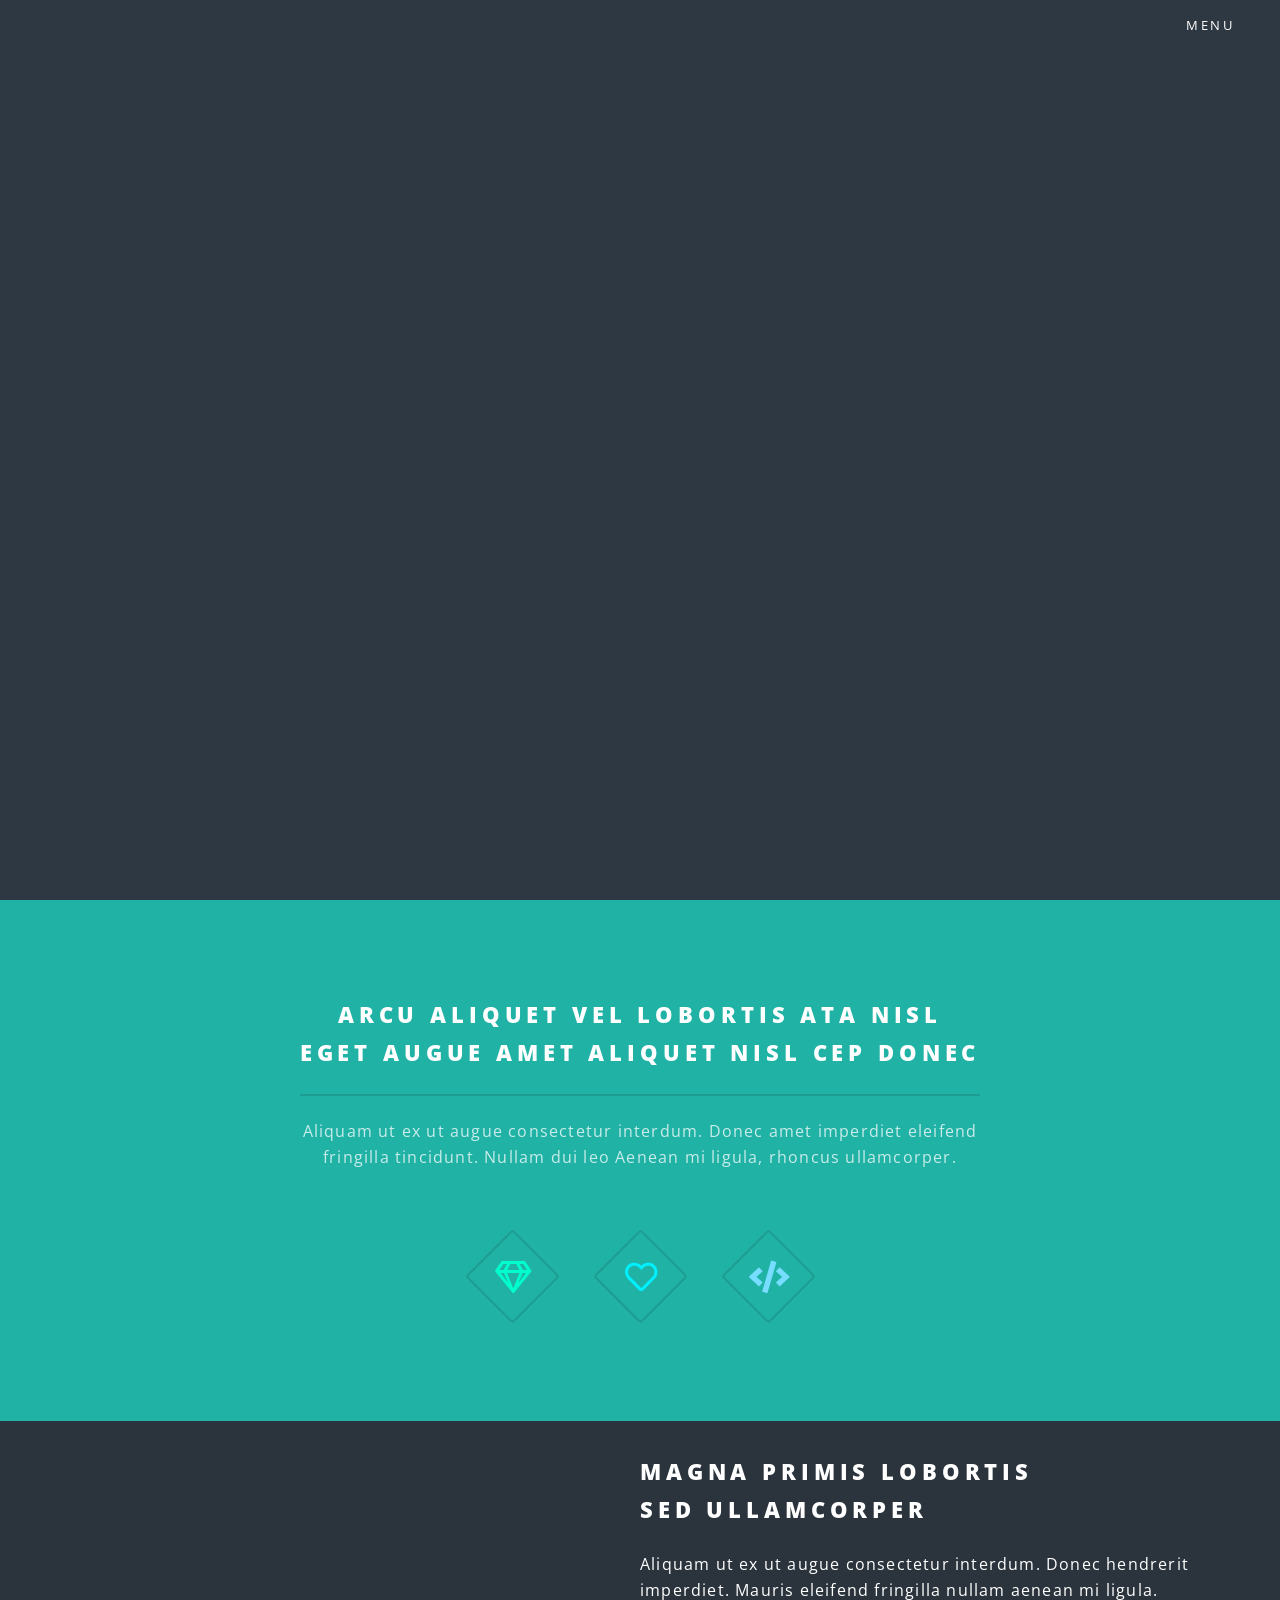
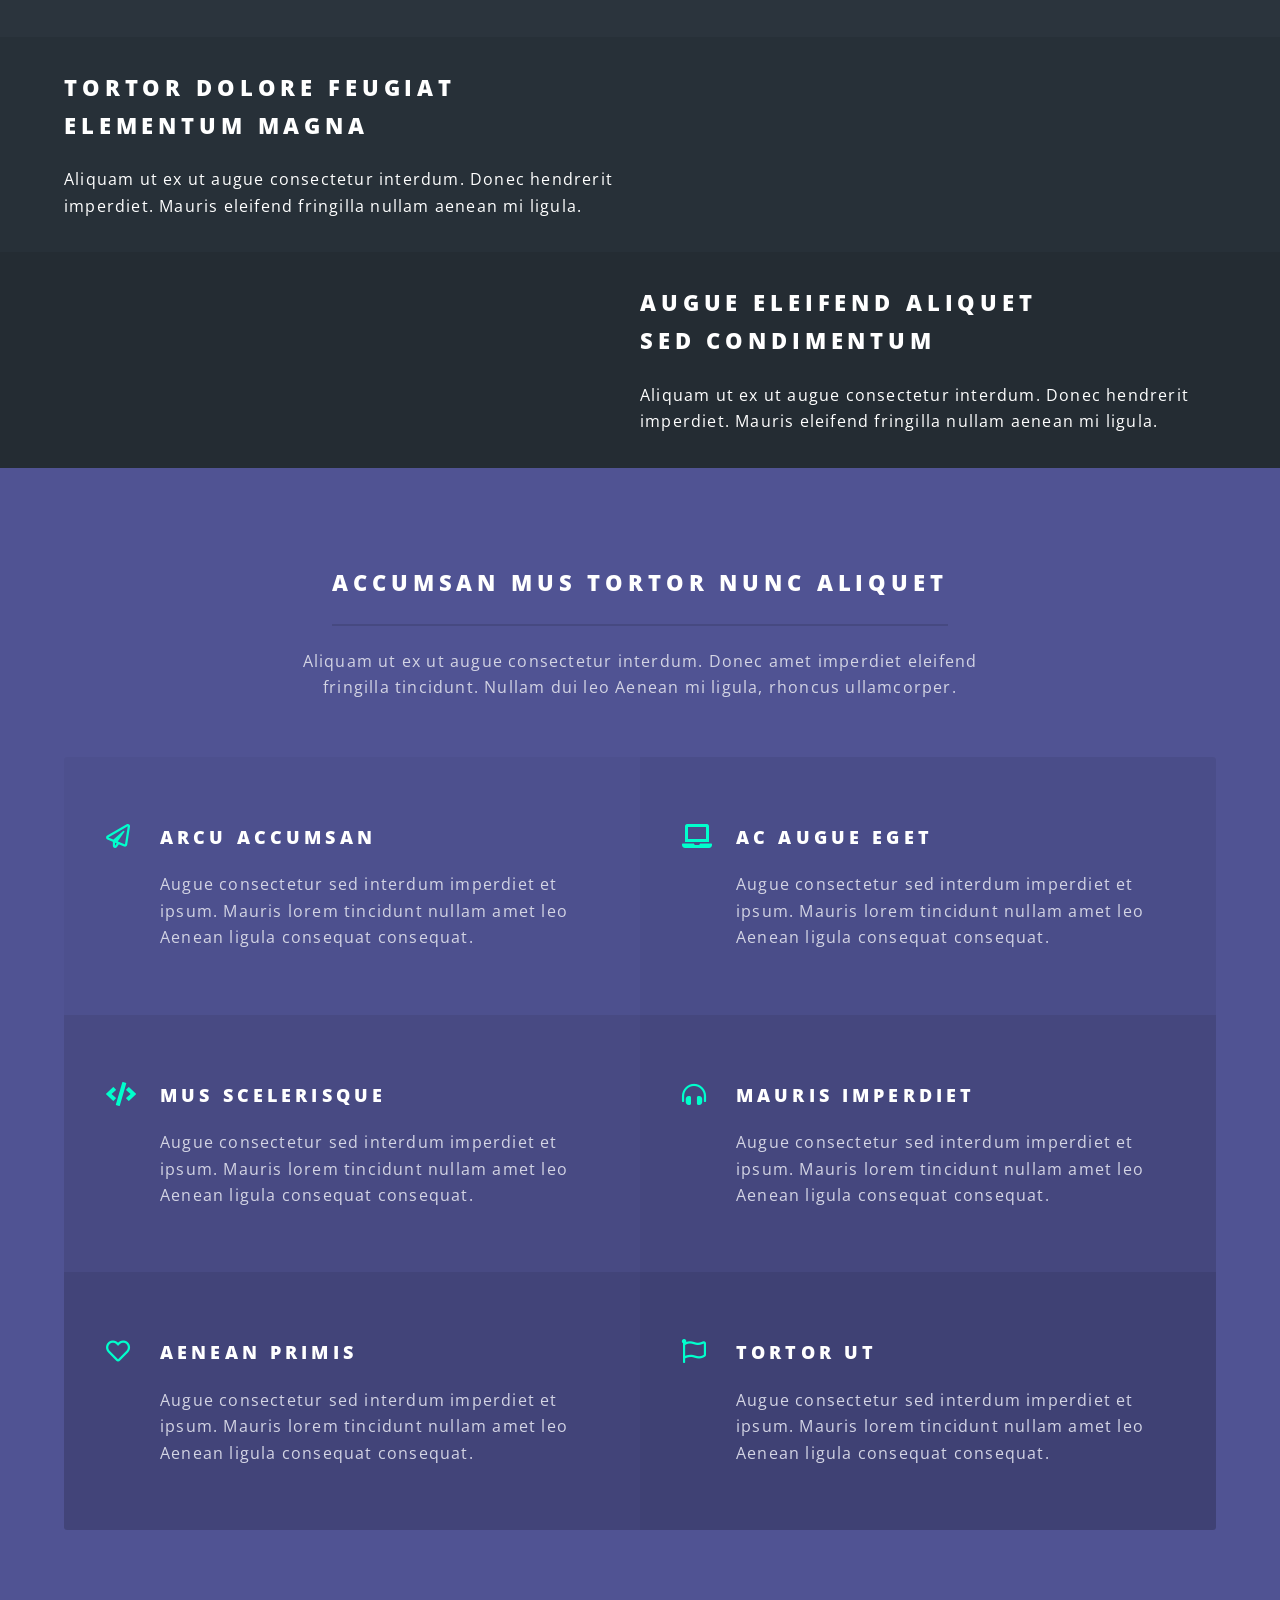
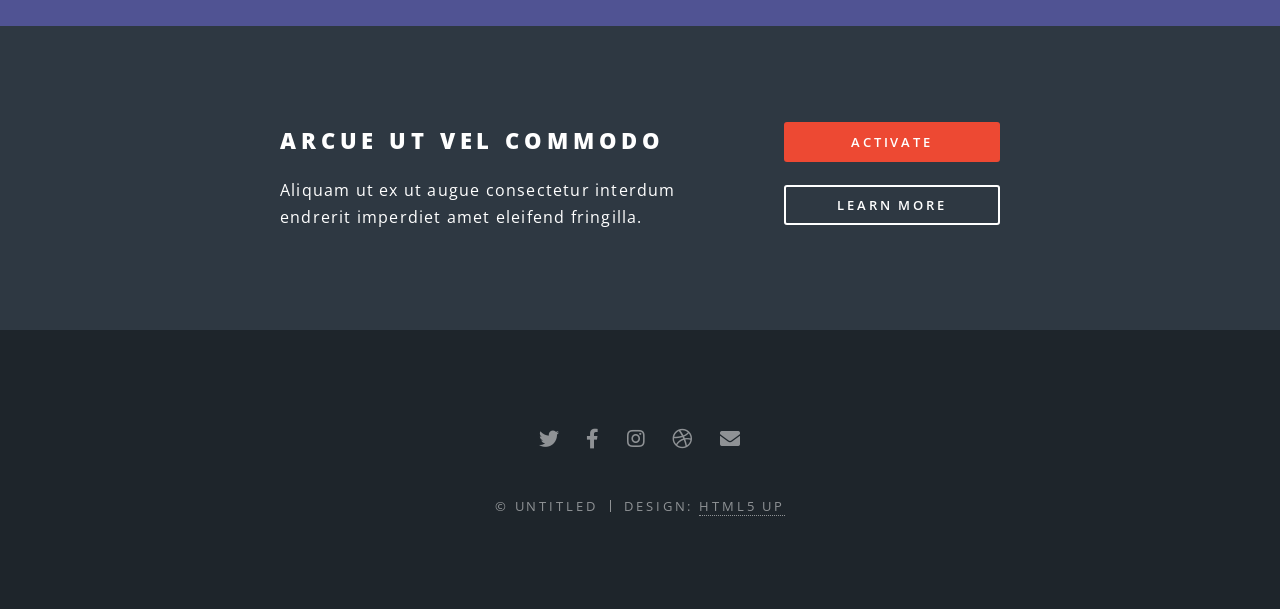
==== index.html @ 7c903e43 "initial commit" ====
<!DOCTYPE HTML>
<!--
	Spectral by HTML5 UP
	html5up.net | @ajlkn
	Free for personal and commercial use under the CCA 3.0 license (html5up.net/license)
-->
<html>
	<head>
		<title>Spectral by HTML5 UP</title>
		<meta charset="utf-8" />
		<meta name="viewport" content="width=device-width, initial-scale=1, user-scalable=no" />
		<link rel="stylesheet" href="assets/css/main.css" />
		<noscript><link rel="stylesheet" href="assets/css/noscript.css" /></noscript>
	</head>
	<body class="landing is-preload">

		<!-- Page Wrapper -->
			<div id="page-wrapper">

				<!-- Header -->
					<header id="header" class="alt">
						<h1><a href="index.html">Spectral</a></h1>
						<nav id="nav">
							<ul>
								<li class="special">
									<a href="#menu" class="menuToggle"><span>Menu</span></a>
									<div id="menu">
										<ul>
											<li><a href="index.html">Home</a></li>
											<li><a href="generic.html">Generic</a></li>
											<li><a href="elements.html">Elements</a></li>
											<li><a href="#">Sign Up</a></li>
											<li><a href="#">Log In</a></li>
										</ul>
									</div>
								</li>
							</ul>
						</nav>
					</header>

				<!-- Banner -->
					<section id="banner">
						<div class="inner">
							<h2>Spectral</h2>
							<p>Another fine responsive<br />
							site template freebie<br />
							crafted by <a href="http://html5up.net">HTML5 UP</a>.</p>
							<ul class="actions special">
								<li><a href="#" class="button primary">Activate</a></li>
							</ul>
						</div>
						<a href="#one" class="more scrolly">Learn More</a>
					</section>

				<!-- One -->
					<section id="one" class="wrapper style1 special">
						<div class="inner">
							<header class="major">
								<h2>Arcu aliquet vel lobortis ata nisl<br />
								eget augue amet aliquet nisl cep donec</h2>
								<p>Aliquam ut ex ut augue consectetur interdum. Donec amet imperdiet eleifend<br />
								fringilla tincidunt. Nullam dui leo Aenean mi ligula, rhoncus ullamcorper.</p>
							</header>
							<ul class="icons major">
								<li><span class="icon fa-gem major style1"><span class="label">Lorem</span></span></li>
								<li><span class="icon fa-heart major style2"><span class="label">Ipsum</span></span></li>
								<li><span class="icon solid fa-code major style3"><span class="label">Dolor</span></span></li>
							</ul>
						</div>
					</section>

				<!-- Two -->
					<section id="two" class="wrapper alt style2">
						<section class="spotlight">
							<div class="image"><img src="images/pic01.jpg" alt="" /></div><div class="content">
								<h2>Magna primis lobortis<br />
								sed ullamcorper</h2>
								<p>Aliquam ut ex ut augue consectetur interdum. Donec hendrerit imperdiet. Mauris eleifend fringilla nullam aenean mi ligula.</p>
							</div>
						</section>
						<section class="spotlight">
							<div class="image"><img src="images/pic02.jpg" alt="" /></div><div class="content">
								<h2>Tortor dolore feugiat<br />
								elementum magna</h2>
								<p>Aliquam ut ex ut augue consectetur interdum. Donec hendrerit imperdiet. Mauris eleifend fringilla nullam aenean mi ligula.</p>
							</div>
						</section>
						<section class="spotlight">
							<div class="image"><img src="images/pic03.jpg" alt="" /></div><div class="content">
								<h2>Augue eleifend aliquet<br />
								sed condimentum</h2>
								<p>Aliquam ut ex ut augue consectetur interdum. Donec hendrerit imperdiet. Mauris eleifend fringilla nullam aenean mi ligula.</p>
							</div>
						</section>
					</section>

				<!-- Three -->
					<section id="three" class="wrapper style3 special">
						<div class="inner">
							<header class="major">
								<h2>Accumsan mus tortor nunc aliquet</h2>
								<p>Aliquam ut ex ut augue consectetur interdum. Donec amet imperdiet eleifend<br />
								fringilla tincidunt. Nullam dui leo Aenean mi ligula, rhoncus ullamcorper.</p>
							</header>
							<ul class="features">
								<li class="icon fa-paper-plane">
									<h3>Arcu accumsan</h3>
									<p>Augue consectetur sed interdum imperdiet et ipsum. Mauris lorem tincidunt nullam amet leo Aenean ligula consequat consequat.</p>
								</li>
								<li class="icon solid fa-laptop">
									<h3>Ac Augue Eget</h3>
									<p>Augue consectetur sed interdum imperdiet et ipsum. Mauris lorem tincidunt nullam amet leo Aenean ligula consequat consequat.</p>
								</li>
								<li class="icon solid fa-code">
									<h3>Mus Scelerisque</h3>
									<p>Augue consectetur sed interdum imperdiet et ipsum. Mauris lorem tincidunt nullam amet leo Aenean ligula consequat consequat.</p>
								</li>
								<li class="icon solid fa-headphones-alt">
									<h3>Mauris Imperdiet</h3>
									<p>Augue consectetur sed interdum imperdiet et ipsum. Mauris lorem tincidunt nullam amet leo Aenean ligula consequat consequat.</p>
								</li>
								<li class="icon fa-heart">
									<h3>Aenean Primis</h3>
									<p>Augue consectetur sed interdum imperdiet et ipsum. Mauris lorem tincidunt nullam amet leo Aenean ligula consequat consequat.</p>
								</li>
								<li class="icon fa-flag">
									<h3>Tortor Ut</h3>
									<p>Augue consectetur sed interdum imperdiet et ipsum. Mauris lorem tincidunt nullam amet leo Aenean ligula consequat consequat.</p>
								</li>
							</ul>
						</div>
					</section>

				<!-- CTA -->
					<section id="cta" class="wrapper style4">
						<div class="inner">
							<header>
								<h2>Arcue ut vel commodo</h2>
								<p>Aliquam ut ex ut augue consectetur interdum endrerit imperdiet amet eleifend fringilla.</p>
							</header>
							<ul class="actions stacked">
								<li><a href="#" class="button fit primary">Activate</a></li>
								<li><a href="#" class="button fit">Learn More</a></li>
							</ul>
						</div>
					</section>

				<!-- Footer -->
					<footer id="footer">
						<ul class="icons">
							<li><a href="#" class="icon brands fa-twitter"><span class="label">Twitter</span></a></li>
							<li><a href="#" class="icon brands fa-facebook-f"><span class="label">Facebook</span></a></li>
							<li><a href="#" class="icon brands fa-instagram"><span class="label">Instagram</span></a></li>
							<li><a href="#" class="icon brands fa-dribbble"><span class="label">Dribbble</span></a></li>
							<li><a href="#" class="icon solid fa-envelope"><span class="label">Email</span></a></li>
						</ul>
						<ul class="copyright">
							<li>&copy; Untitled</li><li>Design: <a href="http://html5up.net">HTML5 UP</a></li>
						</ul>
					</footer>

			</div>

		<!-- Scripts -->
			<script src="assets/js/jquery.min.js"></script>
			<script src="assets/js/jquery.scrollex.min.js"></script>
			<script src="assets/js/jquery.scrolly.min.js"></script>
			<script src="assets/js/browser.min.js"></script>
			<script src="assets/js/breakpoints.min.js"></script>
			<script src="assets/js/util.js"></script>
			<script src="assets/js/main.js"></script>

	</body>
</html>
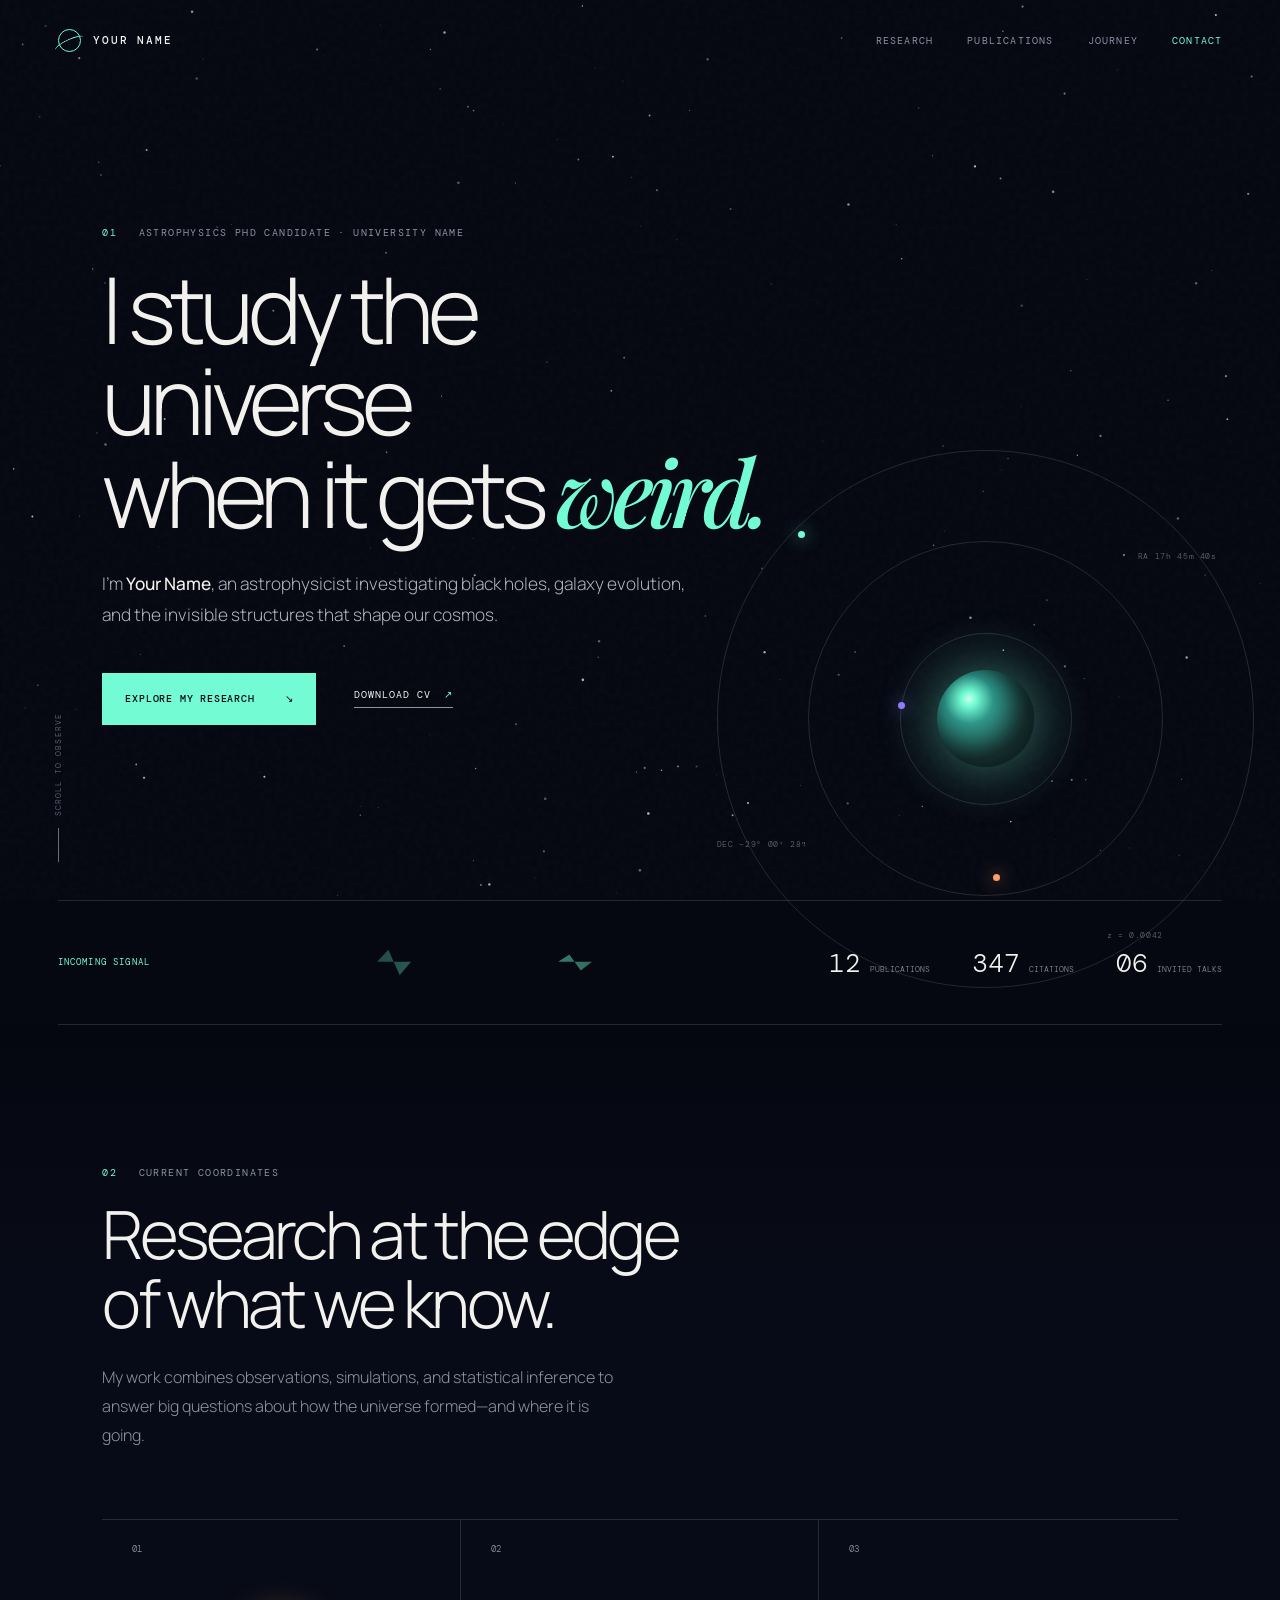
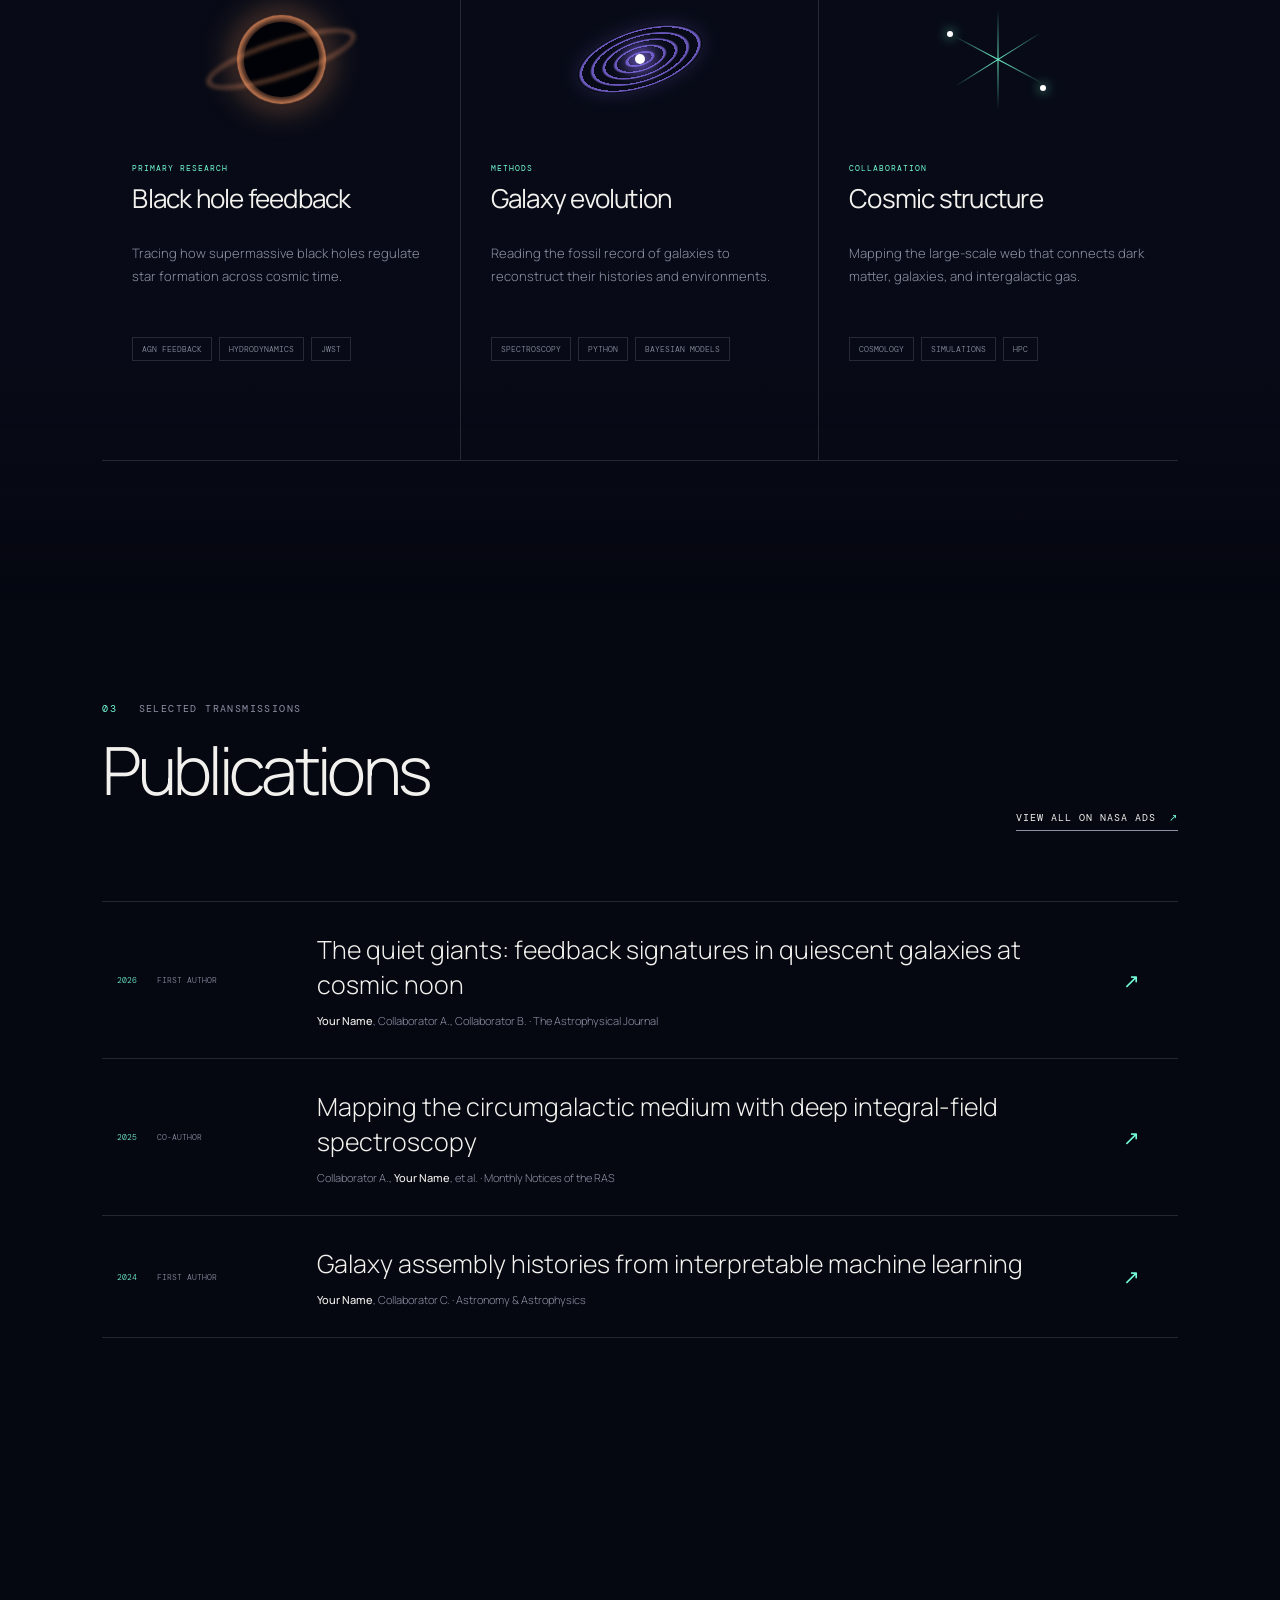
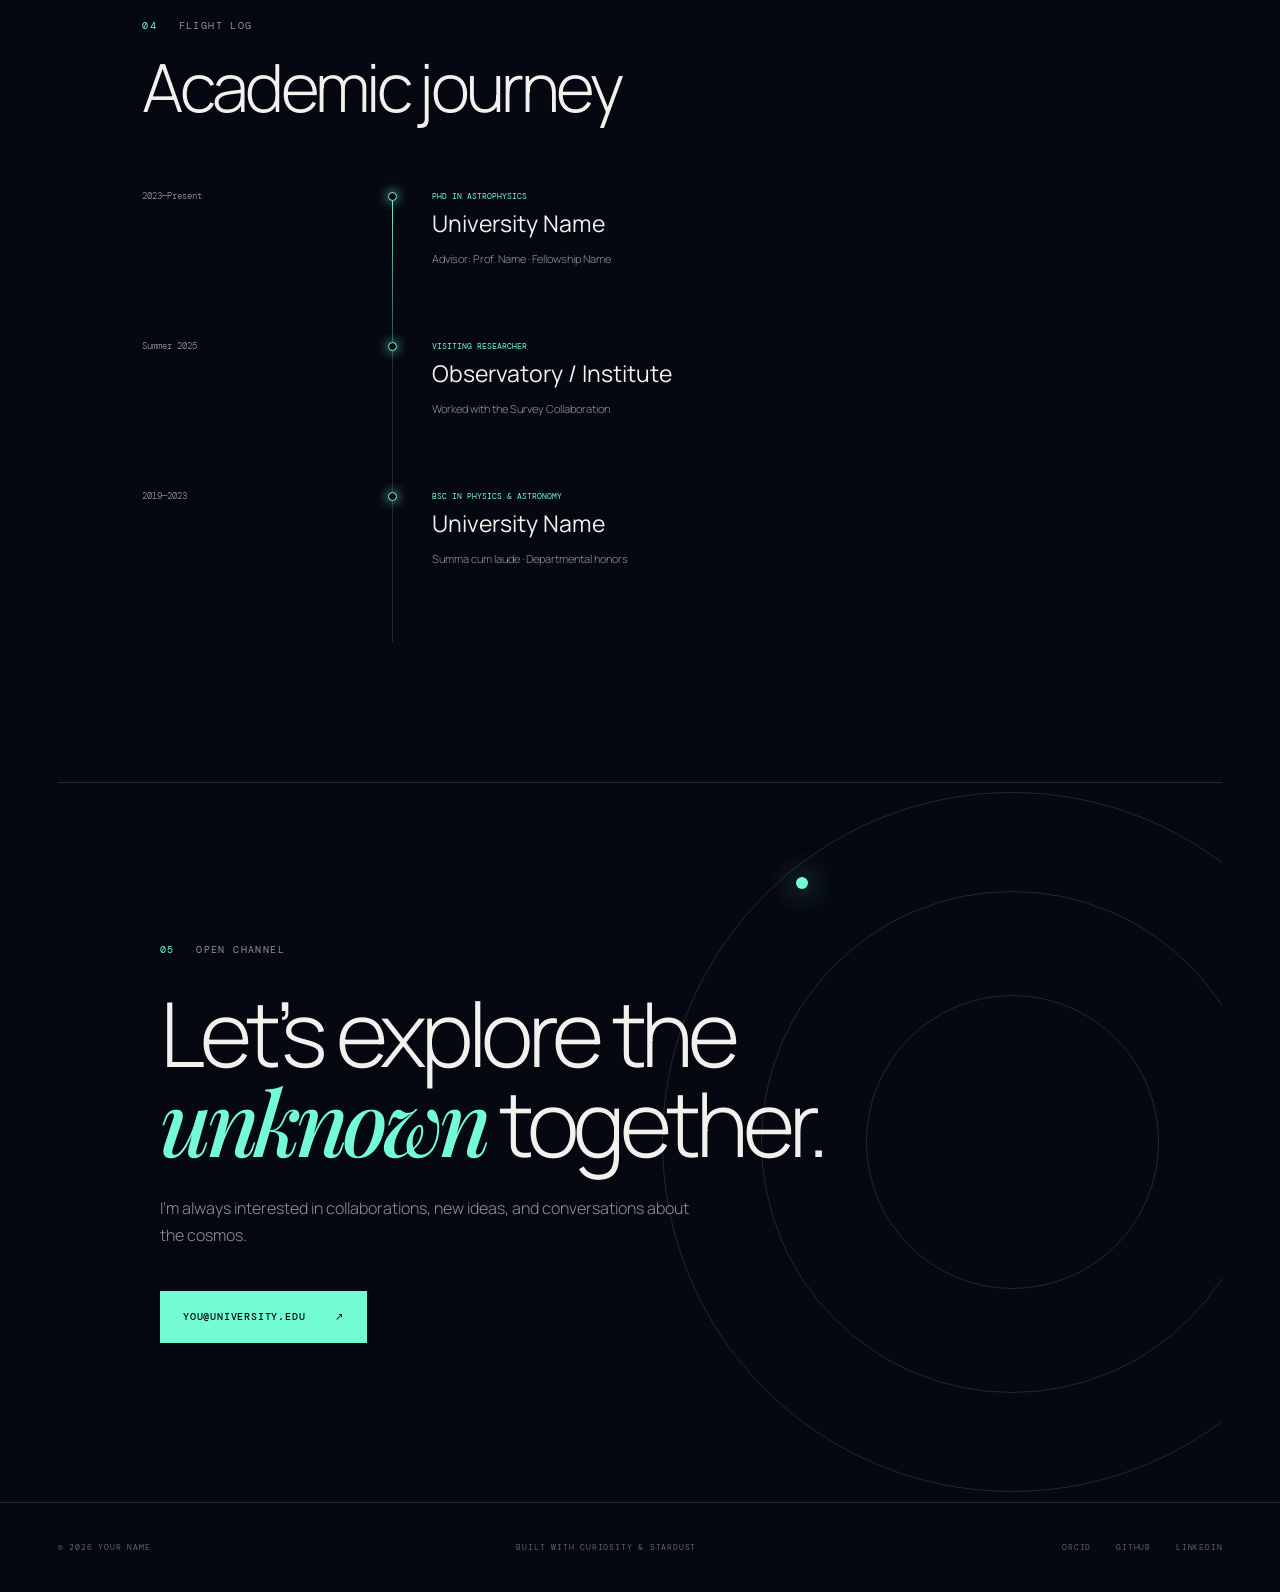
==== commit ee0dd55b: "Build astrophysics portfolio landing page" ====
--- a/index.html
+++ b/index.html
@@ -1,174 +1,24 @@
-<!DOCTYPE HTML>
-<!--
-	Spectral by HTML5 UP
-	html5up.net | @ajlkn
-	Free for personal and commercial use under the CCA 3.0 license (html5up.net/license)
--->
-<html>
-	<head>
-		<title>Spectral by HTML5 UP</title>
-		<meta charset="utf-8" />
-		<meta name="viewport" content="width=device-width, initial-scale=1, user-scalable=no" />
-		<link rel="stylesheet" href="assets/css/main.css" />
-		<noscript><link rel="stylesheet" href="assets/css/noscript.css" /></noscript>
-	</head>
-	<body class="landing is-preload">
-
-		<!-- Page Wrapper -->
-			<div id="page-wrapper">
-
-				<!-- Header -->
-					<header id="header" class="alt">
-						<h1><a href="index.html">Spectral</a></h1>
-						<nav id="nav">
-							<ul>
-								<li class="special">
-									<a href="#menu" class="menuToggle"><span>Menu</span></a>
-									<div id="menu">
-										<ul>
-											<li><a href="index.html">Home</a></li>
-											<li><a href="generic.html">Generic</a></li>
-											<li><a href="elements.html">Elements</a></li>
-											<li><a href="#">Sign Up</a></li>
-											<li><a href="#">Log In</a></li>
-										</ul>
-									</div>
-								</li>
-							</ul>
-						</nav>
-					</header>
-
-				<!-- Banner -->
-					<section id="banner">
-						<div class="inner">
-							<h2>Spectral</h2>
-							<p>Another fine responsive<br />
-							site template freebie<br />
-							crafted by <a href="http://html5up.net">HTML5 UP</a>.</p>
-							<ul class="actions special">
-								<li><a href="#" class="button primary">Activate</a></li>
-							</ul>
-						</div>
-						<a href="#one" class="more scrolly">Learn More</a>
-					</section>
-
-				<!-- One -->
-					<section id="one" class="wrapper style1 special">
-						<div class="inner">
-							<header class="major">
-								<h2>Arcu aliquet vel lobortis ata nisl<br />
-								eget augue amet aliquet nisl cep donec</h2>
-								<p>Aliquam ut ex ut augue consectetur interdum. Donec amet imperdiet eleifend<br />
-								fringilla tincidunt. Nullam dui leo Aenean mi ligula, rhoncus ullamcorper.</p>
-							</header>
-							<ul class="icons major">
-								<li><span class="icon fa-gem major style1"><span class="label">Lorem</span></span></li>
-								<li><span class="icon fa-heart major style2"><span class="label">Ipsum</span></span></li>
-								<li><span class="icon solid fa-code major style3"><span class="label">Dolor</span></span></li>
-							</ul>
-						</div>
-					</section>
-
-				<!-- Two -->
-					<section id="two" class="wrapper alt style2">
-						<section class="spotlight">
-							<div class="image"><img src="images/pic01.jpg" alt="" /></div><div class="content">
-								<h2>Magna primis lobortis<br />
-								sed ullamcorper</h2>
-								<p>Aliquam ut ex ut augue consectetur interdum. Donec hendrerit imperdiet. Mauris eleifend fringilla nullam aenean mi ligula.</p>
-							</div>
-						</section>
-						<section class="spotlight">
-							<div class="image"><img src="images/pic02.jpg" alt="" /></div><div class="content">
-								<h2>Tortor dolore feugiat<br />
-								elementum magna</h2>
-								<p>Aliquam ut ex ut augue consectetur interdum. Donec hendrerit imperdiet. Mauris eleifend fringilla nullam aenean mi ligula.</p>
-							</div>
-						</section>
-						<section class="spotlight">
-							<div class="image"><img src="images/pic03.jpg" alt="" /></div><div class="content">
-								<h2>Augue eleifend aliquet<br />
-								sed condimentum</h2>
-								<p>Aliquam ut ex ut augue consectetur interdum. Donec hendrerit imperdiet. Mauris eleifend fringilla nullam aenean mi ligula.</p>
-							</div>
-						</section>
-					</section>
-
-				<!-- Three -->
-					<section id="three" class="wrapper style3 special">
-						<div class="inner">
-							<header class="major">
-								<h2>Accumsan mus tortor nunc aliquet</h2>
-								<p>Aliquam ut ex ut augue consectetur interdum. Donec amet imperdiet eleifend<br />
-								fringilla tincidunt. Nullam dui leo Aenean mi ligula, rhoncus ullamcorper.</p>
-							</header>
-							<ul class="features">
-								<li class="icon fa-paper-plane">
-									<h3>Arcu accumsan</h3>
-									<p>Augue consectetur sed interdum imperdiet et ipsum. Mauris lorem tincidunt nullam amet leo Aenean ligula consequat consequat.</p>
-								</li>
-								<li class="icon solid fa-laptop">
-									<h3>Ac Augue Eget</h3>
-									<p>Augue consectetur sed interdum imperdiet et ipsum. Mauris lorem tincidunt nullam amet leo Aenean ligula consequat consequat.</p>
-								</li>
-								<li class="icon solid fa-code">
-									<h3>Mus Scelerisque</h3>
-									<p>Augue consectetur sed interdum imperdiet et ipsum. Mauris lorem tincidunt nullam amet leo Aenean ligula consequat consequat.</p>
-								</li>
-								<li class="icon solid fa-headphones-alt">
-									<h3>Mauris Imperdiet</h3>
-									<p>Augue consectetur sed interdum imperdiet et ipsum. Mauris lorem tincidunt nullam amet leo Aenean ligula consequat consequat.</p>
-								</li>
-								<li class="icon fa-heart">
-									<h3>Aenean Primis</h3>
-									<p>Augue consectetur sed interdum imperdiet et ipsum. Mauris lorem tincidunt nullam amet leo Aenean ligula consequat consequat.</p>
-								</li>
-								<li class="icon fa-flag">
-									<h3>Tortor Ut</h3>
-									<p>Augue consectetur sed interdum imperdiet et ipsum. Mauris lorem tincidunt nullam amet leo Aenean ligula consequat consequat.</p>
-								</li>
-							</ul>
-						</div>
-					</section>
-
-				<!-- CTA -->
-					<section id="cta" class="wrapper style4">
-						<div class="inner">
-							<header>
-								<h2>Arcue ut vel commodo</h2>
-								<p>Aliquam ut ex ut augue consectetur interdum endrerit imperdiet amet eleifend fringilla.</p>
-							</header>
-							<ul class="actions stacked">
-								<li><a href="#" class="button fit primary">Activate</a></li>
-								<li><a href="#" class="button fit">Learn More</a></li>
-							</ul>
-						</div>
-					</section>
-
-				<!-- Footer -->
-					<footer id="footer">
-						<ul class="icons">
-							<li><a href="#" class="icon brands fa-twitter"><span class="label">Twitter</span></a></li>
-							<li><a href="#" class="icon brands fa-facebook-f"><span class="label">Facebook</span></a></li>
-							<li><a href="#" class="icon brands fa-instagram"><span class="label">Instagram</span></a></li>
-							<li><a href="#" class="icon brands fa-dribbble"><span class="label">Dribbble</span></a></li>
-							<li><a href="#" class="icon solid fa-envelope"><span class="label">Email</span></a></li>
-						</ul>
-						<ul class="copyright">
-							<li>&copy; Untitled</li><li>Design: <a href="http://html5up.net">HTML5 UP</a></li>
-						</ul>
-					</footer>
-
-			</div>
-
-		<!-- Scripts -->
-			<script src="assets/js/jquery.min.js"></script>
-			<script src="assets/js/jquery.scrollex.min.js"></script>
-			<script src="assets/js/jquery.scrolly.min.js"></script>
-			<script src="assets/js/browser.min.js"></script>
-			<script src="assets/js/breakpoints.min.js"></script>
-			<script src="assets/js/util.js"></script>
-			<script src="assets/js/main.js"></script>
-
-	</body>
-</html>+<!doctype html><html lang="en"><head>
+<meta charset="UTF-8"><meta name="viewport" content="width=device-width,initial-scale=1">
+<meta name="description" content="Astrophysics researcher exploring the hidden physics of the universe."><meta name="theme-color" content="#050711">
+<title>Your Name — Astrophysicist</title><link rel="stylesheet" href="styles.css"><script src="script.js" defer></script>
+</head><body><canvas id="starfield" aria-hidden="true"></canvas><div class="noise" aria-hidden="true"></div>
+<header class="site-header" id="top"><a class="brand" href="#top" aria-label="Back to top"><span class="brand-mark" aria-hidden="true"></span><span>YOUR NAME</span></a><button class="menu-toggle" type="button" aria-expanded="false" aria-controls="site-nav"><span></span><span></span><span class="sr-only">Toggle navigation</span></button><nav class="site-nav" id="site-nav" aria-label="Main navigation"><a href="#research">Research</a><a href="#publications">Publications</a><a href="#journey">Journey</a><a href="#contact">Contact</a></nav></header>
+<main>
+<section class="hero" aria-labelledby="hero-title"><div class="hero-copy reveal"><p class="eyebrow"><span>01</span> Astrophysics PhD Candidate · University Name</p><h1 id="hero-title">I study the universe<br>when it gets <em>weird.</em></h1><p class="hero-intro">I’m <strong>Your Name</strong>, an astrophysicist investigating black holes, galaxy evolution, and the invisible structures that shape our cosmos.</p><div class="hero-actions"><a class="button button-primary" href="#research">Explore my research <span>↘</span></a><a class="text-link" href="assets/cv.pdf" target="_blank">Download CV <span>↗</span></a></div></div>
+<div class="orbital-system reveal" aria-hidden="true"><div class="orbit orbit-outer"><i></i></div><div class="orbit orbit-middle"><i></i></div><div class="orbit orbit-inner"><i></i></div><div class="planet"><div class="planet-glow"></div><div class="planet-core"></div></div><div class="coordinate coordinate-a">RA 17h 45m 40s</div><div class="coordinate coordinate-b">DEC −29° 00′ 28″</div><div class="coordinate coordinate-c">z = 0.0042</div></div><div class="scroll-cue" aria-hidden="true"><span></span> Scroll to observe</div></section>
+<section class="signal-strip" aria-label="Research statistics"><p>Incoming signal</p><div class="signal-line"><span></span></div><dl><div><dt>12</dt><dd>Publications</dd></div><div><dt>347</dt><dd>Citations</dd></div><div><dt>06</dt><dd>Invited talks</dd></div></dl></section>
+<section class="section research" id="research" aria-labelledby="research-title"><div class="section-heading reveal"><p class="eyebrow"><span>02</span> Current coordinates</p><h2 id="research-title">Research at the edge<br>of what we know.</h2><p>My work combines observations, simulations, and statistical inference to answer big questions about how the universe formed—and where it is going.</p></div><div class="research-grid">
+<article class="research-card reveal"><div class="card-number">01</div><div class="card-visual black-hole" aria-hidden="true"><span></span></div><p class="card-label">Primary research</p><h3>Black hole feedback</h3><p>Tracing how supermassive black holes regulate star formation across cosmic time.</p><ul><li>AGN feedback</li><li>Hydrodynamics</li><li>JWST</li></ul></article>
+<article class="research-card reveal"><div class="card-number">02</div><div class="card-visual galaxy" aria-hidden="true"><span></span></div><p class="card-label">Methods</p><h3>Galaxy evolution</h3><p>Reading the fossil record of galaxies to reconstruct their histories and environments.</p><ul><li>Spectroscopy</li><li>Python</li><li>Bayesian models</li></ul></article>
+<article class="research-card reveal"><div class="card-number">03</div><div class="card-visual web" aria-hidden="true"><span></span><i></i><b></b></div><p class="card-label">Collaboration</p><h3>Cosmic structure</h3><p>Mapping the large-scale web that connects dark matter, galaxies, and intergalactic gas.</p><ul><li>Cosmology</li><li>Simulations</li><li>HPC</li></ul></article></div></section>
+<section class="section publications" id="publications" aria-labelledby="publications-title"><div class="section-heading row reveal"><div><p class="eyebrow"><span>03</span> Selected transmissions</p><h2 id="publications-title">Publications</h2></div><a class="text-link" href="https://ui.adsabs.harvard.edu/" target="_blank" rel="noreferrer">View all on NASA ADS <span>↗</span></a></div><div class="publication-list">
+<a class="publication reveal" href="#" aria-label="Read publication"><div class="pub-meta"><span>2026</span><span>First author</span></div><div><h3>The quiet giants: feedback signatures in quiescent galaxies at cosmic noon</h3><p><strong>Your Name</strong>, Collaborator A., Collaborator B. · The Astrophysical Journal</p></div><span class="pub-arrow">↗</span></a>
+<a class="publication reveal" href="#" aria-label="Read publication"><div class="pub-meta"><span>2025</span><span>Co-author</span></div><div><h3>Mapping the circumgalactic medium with deep integral-field spectroscopy</h3><p>Collaborator A., <strong>Your Name</strong>, et al. · Monthly Notices of the RAS</p></div><span class="pub-arrow">↗</span></a>
+<a class="publication reveal" href="#" aria-label="Read publication"><div class="pub-meta"><span>2024</span><span>First author</span></div><div><h3>Galaxy assembly histories from interpretable machine learning</h3><p><strong>Your Name</strong>, Collaborator C. · Astronomy &amp; Astrophysics</p></div><span class="pub-arrow">↗</span></a></div></section>
+<section class="section journey" id="journey" aria-labelledby="journey-title"><div class="section-heading reveal"><p class="eyebrow"><span>04</span> Flight log</p><h2 id="journey-title">Academic journey</h2></div><div class="timeline"><div class="timeline-line" aria-hidden="true"><span></span></div>
+<article class="timeline-item reveal"><time>2023—Present</time><div class="timeline-dot"></div><div><p>PhD in Astrophysics</p><h3>University Name</h3><span>Advisor: Prof. Name · Fellowship Name</span></div></article>
+<article class="timeline-item reveal"><time>Summer 2025</time><div class="timeline-dot"></div><div><p>Visiting Researcher</p><h3>Observatory / Institute</h3><span>Worked with the Survey Collaboration</span></div></article>
+<article class="timeline-item reveal"><time>2019—2023</time><div class="timeline-dot"></div><div><p>BSc in Physics &amp; Astronomy</p><h3>University Name</h3><span>Summa cum laude · Departmental honors</span></div></article></div></section>
+<section class="contact" id="contact" aria-labelledby="contact-title"><div class="contact-orbit" aria-hidden="true"><span></span></div><p class="eyebrow reveal"><span>05</span> Open channel</p><h2 id="contact-title" class="reveal">Let’s explore the<br><em>unknown</em> together.</h2><p class="reveal">I’m always interested in collaborations, new ideas, and conversations about the cosmos.</p><a class="button button-primary reveal" href="mailto:you@university.edu">you@university.edu <span>↗</span></a></section></main>
+<footer><p>© <span id="year"></span> Your Name</p><p>Built with curiosity &amp; stardust</p><div><a href="#">ORCID</a><a href="#">GitHub</a><a href="#">LinkedIn</a></div></footer></body></html>
--- a/styles.css
+++ b/styles.css
@@ -0,0 +1,18 @@
+@import url('https://fonts.googleapis.com/css2?family=DM+Mono:wght@300;400;500&family=Manrope:wght@300;400;500;600&family=Playfair+Display:ital,wght@1,500&display=swap');
+:root{--bg:#050711;--soft:#090c18;--ink:#f2f1ed;--muted:#8d92a4;--line:rgba(255,255,255,.13);--cyan:#73fbd3;--violet:#9277ff;--orange:#ff9e67;--mono:"DM Mono",monospace;--sans:"Manrope",sans-serif;--serif:"Playfair Display",serif}
+*{box-sizing:border-box}html{scroll-behavior:smooth}body{margin:0;color:var(--ink);background:var(--bg);font-family:var(--sans);font-weight:300;overflow-x:hidden}a{color:inherit;text-decoration:none}button{color:inherit}::selection{background:var(--cyan);color:var(--bg)}
+#starfield{position:fixed;inset:0;width:100%;height:100%;z-index:-2}.noise{position:fixed;inset:0;z-index:-1;pointer-events:none;opacity:.035;background-image:url("data:image/svg+xml,%3Csvg viewBox='0 0 180 180' xmlns='http://www.w3.org/2000/svg'%3E%3Cfilter id='n'%3E%3CfeTurbulence type='fractalNoise' baseFrequency='.9' numOctaves='4' stitchTiles='stitch'/%3E%3C/filter%3E%3Crect width='100%25' height='100%25' filter='url(%23n)' opacity='.8'/%3E%3C/svg%3E")}.sr-only{position:absolute;width:1px;height:1px;clip:rect(0,0,0,0);overflow:hidden}
+.site-header{position:fixed;z-index:10;top:0;left:0;right:0;height:82px;display:flex;align-items:center;justify-content:space-between;padding:0 4.5vw;border-bottom:1px solid transparent;transition:.3s}.site-header.scrolled{background:rgba(5,7,17,.82);backdrop-filter:blur(18px);border-color:var(--line)}.brand{display:flex;align-items:center;gap:12px;font:500 11px/1 var(--mono);letter-spacing:.18em}.brand-mark{width:23px;height:23px;border:1px solid var(--cyan);border-radius:50%;position:relative}.brand-mark:after{content:"";position:absolute;width:31px;height:8px;border-top:1px solid var(--cyan);border-radius:50%;transform:rotate(-25deg);top:9px;left:-5px}.site-nav{display:flex;gap:34px}.site-nav a{font:400 10px/1 var(--mono);text-transform:uppercase;letter-spacing:.12em;color:var(--muted);transition:.2s}.site-nav a:hover,.site-nav a.active{color:var(--cyan)}.menu-toggle{display:none;background:none;border:0}
+.hero{min-height:100vh;position:relative;display:flex;align-items:center;padding:130px 8vw 80px}.hero-copy{width:62%;position:relative;z-index:2}.eyebrow{font:400 10px/1.5 var(--mono);letter-spacing:.14em;text-transform:uppercase;color:var(--muted)}.eyebrow span{color:var(--cyan);margin-right:14px}h1,h2,h3,p{margin-top:0}h1{margin:24px 0 30px;font-size:clamp(54px,7.2vw,112px);font-weight:300;letter-spacing:-.065em;line-height:.98}h1 em,.contact h2 em{font-family:var(--serif);font-weight:500;color:var(--cyan)}.hero-intro{max-width:590px;color:#afb2bd;font-size:clamp(15px,1.35vw,19px);line-height:1.8}.hero-intro strong{color:var(--ink);font-weight:500}.hero-actions{display:flex;align-items:center;gap:38px;margin-top:42px}.button{min-height:52px;display:inline-flex;align-items:center;gap:30px;padding:0 22px;font:500 10px/1 var(--mono);letter-spacing:.08em;text-transform:uppercase;border:1px solid var(--cyan)}.button-primary{color:var(--bg);background:var(--cyan);transition:.25s}.button-primary:hover{background:transparent;color:var(--cyan);transform:translateY(-2px)}.text-link{font:400 10px/1 var(--mono);text-transform:uppercase;letter-spacing:.1em;padding-bottom:7px;border-bottom:1px solid var(--muted)}.text-link span{color:var(--cyan);margin-left:6px}
+.orbital-system{position:absolute;width:min(42vw,610px);aspect-ratio:1;right:2vw;top:50%;transform:translateY(-50%)}.orbit{position:absolute;border:1px solid var(--line);border-radius:50%;inset:0;animation:rotate 40s linear infinite}.orbit-middle{inset:17%;animation-direction:reverse;animation-duration:28s}.orbit-inner{inset:34%;animation-duration:18s}.orbit i{position:absolute;width:7px;height:7px;top:15%;left:15%;background:var(--cyan);border-radius:50%;box-shadow:0 0 18px var(--cyan)}.orbit-middle i{top:auto;bottom:4%;left:52%;background:var(--orange);box-shadow:0 0 18px var(--orange)}.orbit-inner i{top:40%;left:-3px;background:var(--violet);box-shadow:0 0 18px var(--violet)}.planet{position:absolute;inset:41%;border-radius:50%;display:grid;place-items:center}.planet-glow{position:absolute;inset:-65%;border-radius:50%;background:radial-gradient(circle,rgba(115,251,211,.23),transparent 65%);filter:blur(8px)}.planet-core{width:100%;height:100%;border-radius:50%;background:radial-gradient(circle at 33% 30%,#dffef4 0,#73fbd3 8%,#1f7e77 26%,#081318 65%);box-shadow:inset -12px -10px 24px #02030a,0 0 35px rgba(115,251,211,.18)}.coordinate{position:absolute;font:300 8px/1 var(--mono);letter-spacing:.08em;color:#666c7d}.coordinate-a{right:7%;top:19%}.coordinate-b{left:0;bottom:26%}.coordinate-c{right:17%;bottom:9%}.scroll-cue{position:absolute;bottom:34px;left:4.5vw;display:flex;gap:12px;align-items:center;color:#666c7d;font:300 8px/1 var(--mono);letter-spacing:.13em;text-transform:uppercase;transform:rotate(-90deg);transform-origin:left}.scroll-cue span{width:34px;height:1px;background:#666c7d}
+.signal-strip{min-height:125px;margin:0 4.5vw;border-block:1px solid var(--line);display:grid;grid-template-columns:150px 1fr auto;gap:28px;align-items:center}.signal-strip>p{margin:0;color:var(--cyan);font:400 9px/1 var(--mono);letter-spacing:.13em;text-transform:uppercase}.signal-line{height:32px;background:linear-gradient(90deg,transparent,var(--cyan),transparent);clip-path:polygon(0 48%,25% 48%,27% 10%,29% 90%,31% 48%,57% 48%,59% 25%,61% 75%,63% 48%,100% 48%);opacity:.55}.signal-strip dl{display:flex;gap:42px;margin:0}.signal-strip dl div{display:flex;gap:9px;align-items:baseline}.signal-strip dt{font:300 26px/1 var(--mono)}.signal-strip dd{margin:0;color:var(--muted);font:300 8px/1 var(--mono);text-transform:uppercase}
+.section{padding:140px 8vw}.section-heading{max-width:700px;margin-bottom:70px}.section-heading.row{max-width:none;display:flex;justify-content:space-between;align-items:end}.section-heading h2{margin:20px 0 26px;font-size:clamp(42px,5.2vw,76px);line-height:1.03;font-weight:300;letter-spacing:-.055em}.section-heading>p:last-child{max-width:530px;color:var(--muted);line-height:1.8}.research{background:linear-gradient(180deg,transparent,rgba(9,12,24,.82) 20%,rgba(9,12,24,.82) 80%,transparent)}
+.research-grid{display:grid;grid-template-columns:repeat(3,1fr);border-block:1px solid var(--line)}.research-card{min-height:540px;padding:25px 30px 35px;position:relative;border-right:1px solid var(--line);transition:.3s}.research-card:last-child{border:0}.research-card:hover{background:rgba(255,255,255,.025)}.card-number{font:300 9px/1 var(--mono);color:var(--muted)}.card-visual{height:210px;position:relative;display:grid;place-items:center}.black-hole span{width:75px;height:75px;background:#010207;border-radius:50%;box-shadow:0 0 8px 4px #02030a,0 0 1px 7px var(--orange),0 0 35px 8px rgba(255,158,103,.45)}.black-hole:after{content:"";position:absolute;width:150px;height:32px;border:2px solid var(--orange);border-radius:50%;transform:rotate(-18deg);filter:blur(2px);opacity:.7}.galaxy span{width:130px;height:130px;border-radius:50%;background:repeating-radial-gradient(ellipse,rgba(146,119,255,.7) 0 2px,transparent 4px 12px);transform:rotate(-18deg) scaleY(.45);box-shadow:0 0 30px rgba(146,119,255,.2)}.galaxy:after{content:"";position:absolute;width:10px;height:10px;background:#fff;border-radius:50%;box-shadow:0 0 20px 7px var(--violet)}.web:before,.web:after,.web span{content:"";position:absolute;width:100px;height:1px;background:linear-gradient(90deg,transparent,var(--cyan),transparent)}.web:before{transform:rotate(28deg)}.web:after{transform:rotate(-32deg)}.web span{transform:rotate(90deg)}.web i,.web b{position:absolute;width:6px;height:6px;background:#fff;border-radius:50%;box-shadow:0 0 12px var(--cyan);transform:translate(-48px,-25px)}.web b{transform:translate(45px,29px)}.card-label{color:var(--cyan);font:400 8px/1 var(--mono);text-transform:uppercase;letter-spacing:.12em}.research-card h3{font-size:26px;font-weight:400;letter-spacing:-.03em}.research-card>p:not(.card-label){min-height:70px;color:var(--muted);font-size:13px;line-height:1.7}.research-card ul{list-style:none;display:flex;flex-wrap:wrap;gap:7px;padding:0;margin:25px 0 0}.research-card li{padding:7px 9px;border:1px solid var(--line);color:#9095a5;font:300 8px/1 var(--mono);text-transform:uppercase}
+.publications{padding-top:100px}.publication{display:grid;grid-template-columns:180px 1fr 40px;gap:20px;align-items:center;padding:30px 15px;border-top:1px solid var(--line);transition:.25s}.publication:last-child{border-bottom:1px solid var(--line)}.publication:hover{padding-left:25px;background:rgba(115,251,211,.035)}.pub-meta{display:flex;gap:20px;color:var(--muted);font:300 8px/1 var(--mono);text-transform:uppercase}.pub-meta span:first-child{color:var(--cyan)}.publication h3{margin:0 0 11px;max-width:800px;font-size:clamp(17px,2vw,25px);font-weight:300;line-height:1.4}.publication p{margin:0;color:var(--muted);font-size:11px}.publication p strong{color:var(--ink);font-weight:500}.pub-arrow{color:var(--cyan);font-size:20px}
+.journey{max-width:1200px;margin:auto}.timeline{position:relative}.timeline-line{position:absolute;left:250px;inset-block:0;width:1px;background:var(--line)}.timeline-line span{display:block;width:1px;height:40%;background:linear-gradient(var(--cyan),transparent)}.timeline-item{display:grid;grid-template-columns:210px 80px 1fr;min-height:150px}.timeline-item time{color:var(--muted);font:300 9px/1 var(--mono)}.timeline-dot{position:relative}.timeline-dot:before{content:"";position:absolute;top:0;left:36px;width:7px;height:7px;border:1px solid var(--cyan);background:var(--bg);border-radius:50%;box-shadow:0 0 12px var(--cyan)}.timeline-item p{margin-bottom:7px;color:var(--cyan);font:400 8px/1 var(--mono);text-transform:uppercase}.timeline-item h3{margin:0 0 7px;font-size:23px;font-weight:400}.timeline-item span{color:var(--muted);font-size:11px}
+.contact{min-height:80vh;margin:0 4.5vw;padding:130px 8vw;position:relative;overflow:hidden;display:flex;flex-direction:column;align-items:flex-start;justify-content:center;border-top:1px solid var(--line)}.contact h2{position:relative;z-index:1;margin:22px 0 28px;font-size:clamp(48px,7vw,100px);line-height:.98;font-weight:300;letter-spacing:-.06em}.contact>p:not(.eyebrow){max-width:540px;color:var(--muted);line-height:1.7}.contact .button{margin-top:25px}.contact-orbit{position:absolute;width:min(60vw,700px);aspect-ratio:1;right:-12%;top:50%;transform:translateY(-50%);border:1px solid var(--line);border-radius:50%}.contact-orbit:before,.contact-orbit:after{content:"";position:absolute;border:1px solid var(--line);border-radius:50%;inset:14%}.contact-orbit:after{inset:29%}.contact-orbit span{position:absolute;width:12px;height:12px;top:12%;left:19%;background:var(--cyan);border-radius:50%;box-shadow:0 0 30px var(--cyan);animation:pulse 2s ease-in-out infinite}
+footer{min-height:90px;padding:0 4.5vw;border-top:1px solid var(--line);display:flex;align-items:center;justify-content:space-between;color:#707587;font:300 8px/1 var(--mono);text-transform:uppercase;letter-spacing:.1em}footer p{margin:0}footer div{display:flex;gap:25px}footer a:hover{color:var(--cyan)}.reveal{opacity:0;transform:translateY(28px);transition:opacity .8s,transform .8s cubic-bezier(.2,.8,.2,1)}.reveal.visible{opacity:1;transform:none}
+@keyframes rotate{to{transform:rotate(360deg)}}@keyframes pulse{50%{transform:scale(1.4);opacity:.55}}
+@media(max-width:900px){.site-header{height:68px;padding:0 6vw}.menu-toggle{display:grid;gap:6px;width:34px;padding:8px 3px}.menu-toggle>span:not(.sr-only){display:block;width:100%;height:1px;background:var(--ink)}.site-nav{position:absolute;top:68px;left:0;right:0;padding:25px 6vw;display:none;flex-direction:column;align-items:flex-start;background:rgba(5,7,17,.96);border-bottom:1px solid var(--line)}.site-nav.open{display:flex}.hero{min-height:880px;padding:120px 8vw 80px;align-items:flex-start}.hero-copy{width:100%}.orbital-system{width:440px;max-width:90vw;right:-20%;top:auto;bottom:20px;transform:none;opacity:.72}.signal-strip{grid-template-columns:110px 1fr;padding:25px 0}.signal-strip dl{grid-column:1/-1;justify-content:space-between}.section{padding:100px 7vw}.research-grid{grid-template-columns:1fr}.research-card{min-height:0;border-right:0;border-bottom:1px solid var(--line)}.publication{grid-template-columns:120px 1fr 30px}.timeline-line{left:150px}.timeline-item{grid-template-columns:125px 50px 1fr}.timeline-dot:before{left:21px}}
+@media(max-width:600px){.hero{min-height:820px;padding-inline:6vw}h1{font-size:clamp(49px,15vw,70px)}.hero-intro{font-size:14px}.hero-actions{align-items:flex-start;flex-direction:column;gap:24px}.orbital-system{width:360px;bottom:5px;right:-38%}.scroll-cue,.signal-line{display:none}.signal-strip{margin:0 6vw}.signal-strip dl{gap:15px}.signal-strip dl div{display:block}.signal-strip dd{margin-top:6px}.section{padding:90px 6vw}.section-heading{margin-bottom:45px}.section-heading.row{display:block}.section-heading.row .text-link{display:inline-block;margin-top:10px}.research-card{padding-inline:18px}.publication{grid-template-columns:1fr 24px;padding:25px 4px}.pub-meta{grid-column:1/-1}.timeline-line{left:5px}.timeline-item{grid-template-columns:25px 1fr;gap:5px;padding-bottom:50px}.timeline-item time{grid-column:2;margin-bottom:12px}.timeline-dot{grid-row:1/3;grid-column:1}.timeline-dot:before{left:1px}.contact{margin:0;padding:100px 6vw}.contact-orbit{width:500px;right:-75%;opacity:.6}footer{padding:28px 6vw;gap:20px;align-items:flex-start;flex-direction:column}}
+@media(prefers-reduced-motion:reduce){html{scroll-behavior:auto}*,*:before,*:after{animation-duration:.01ms!important;animation-iteration-count:1!important;transition-duration:.01ms!important}.reveal{opacity:1;transform:none}}
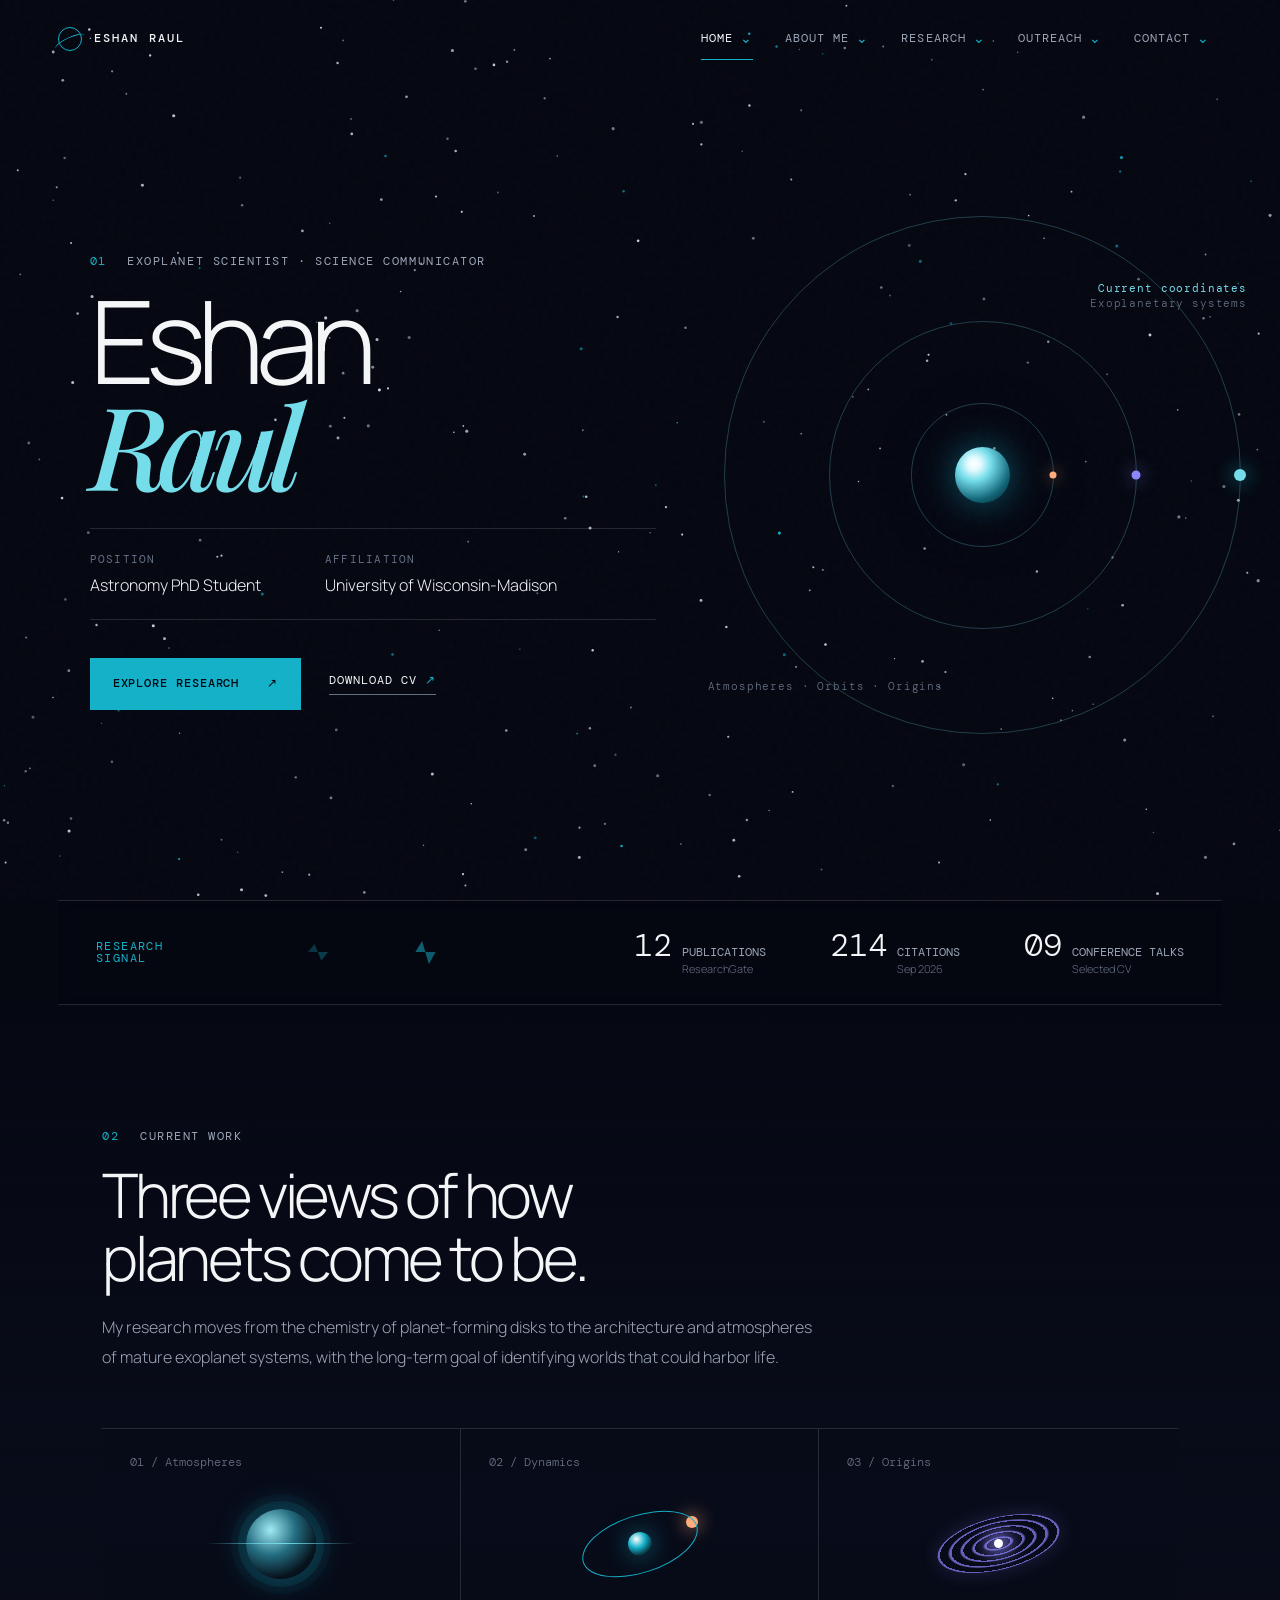
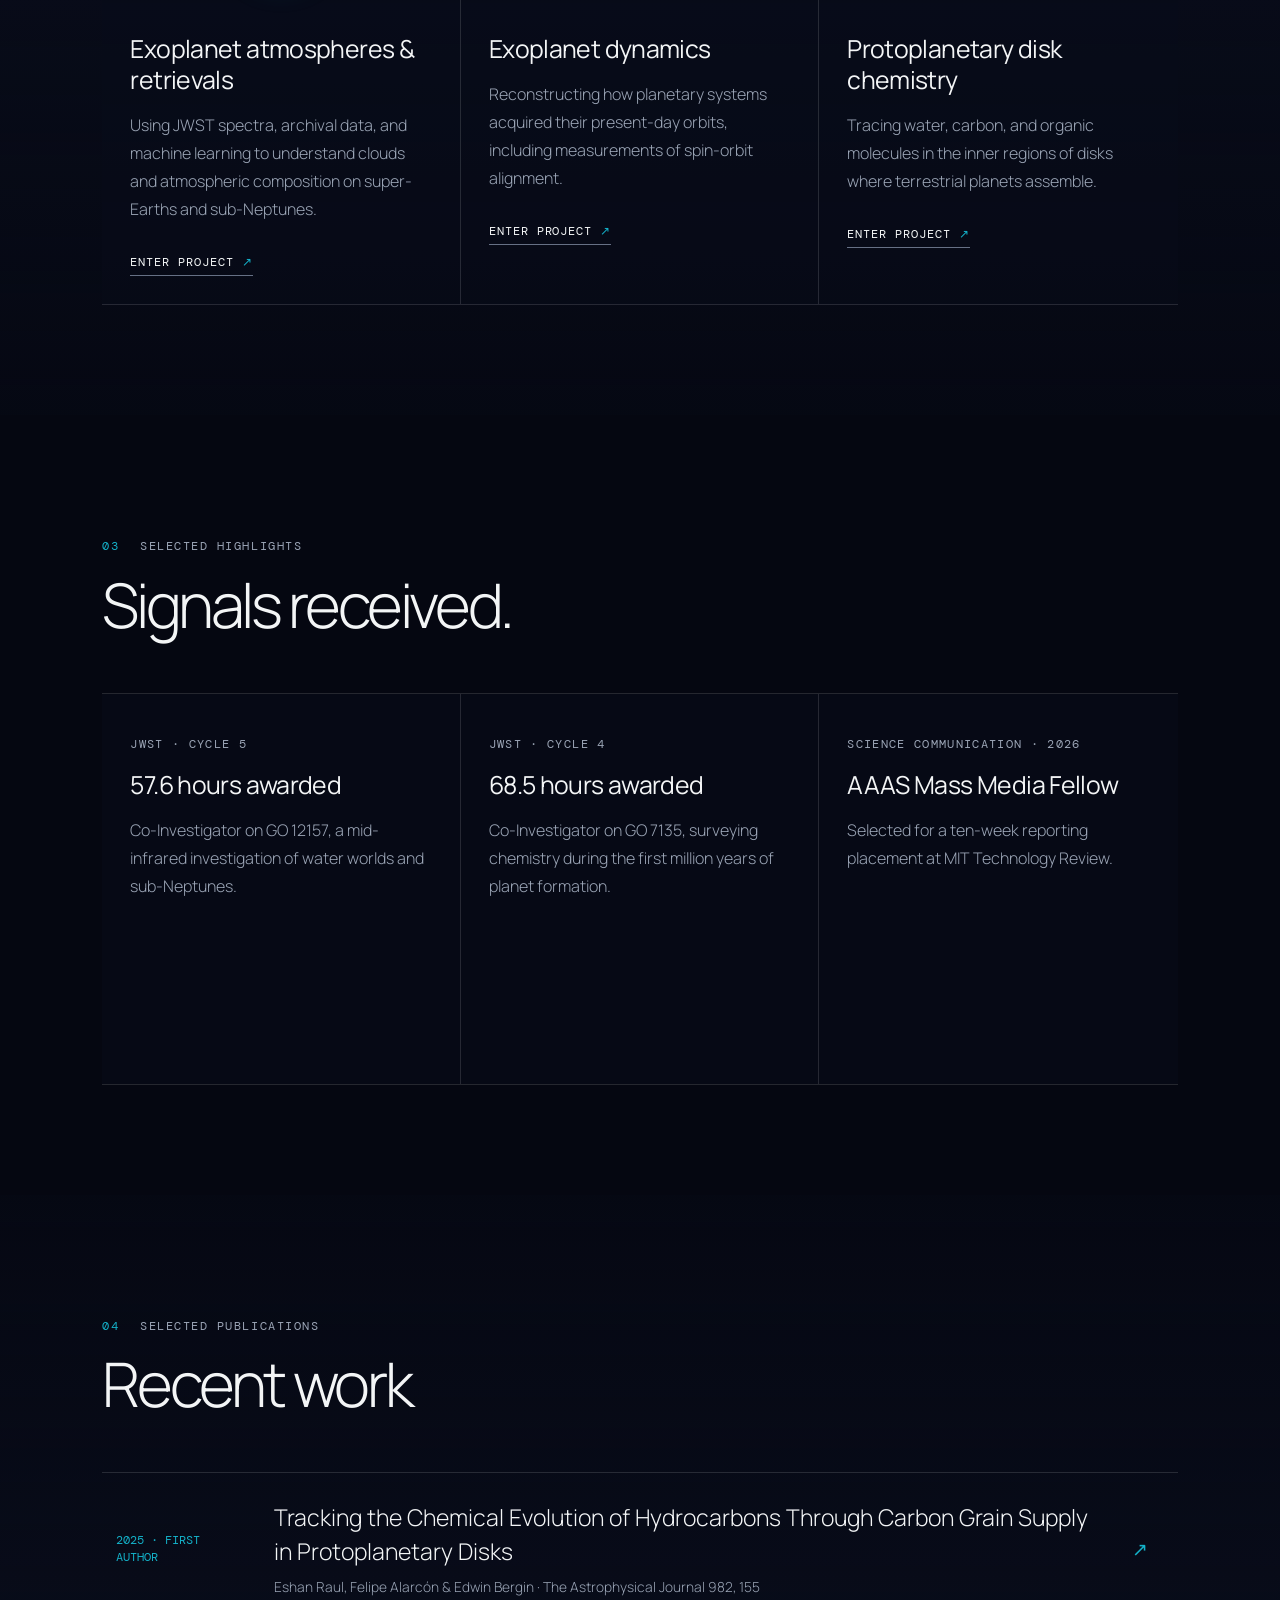
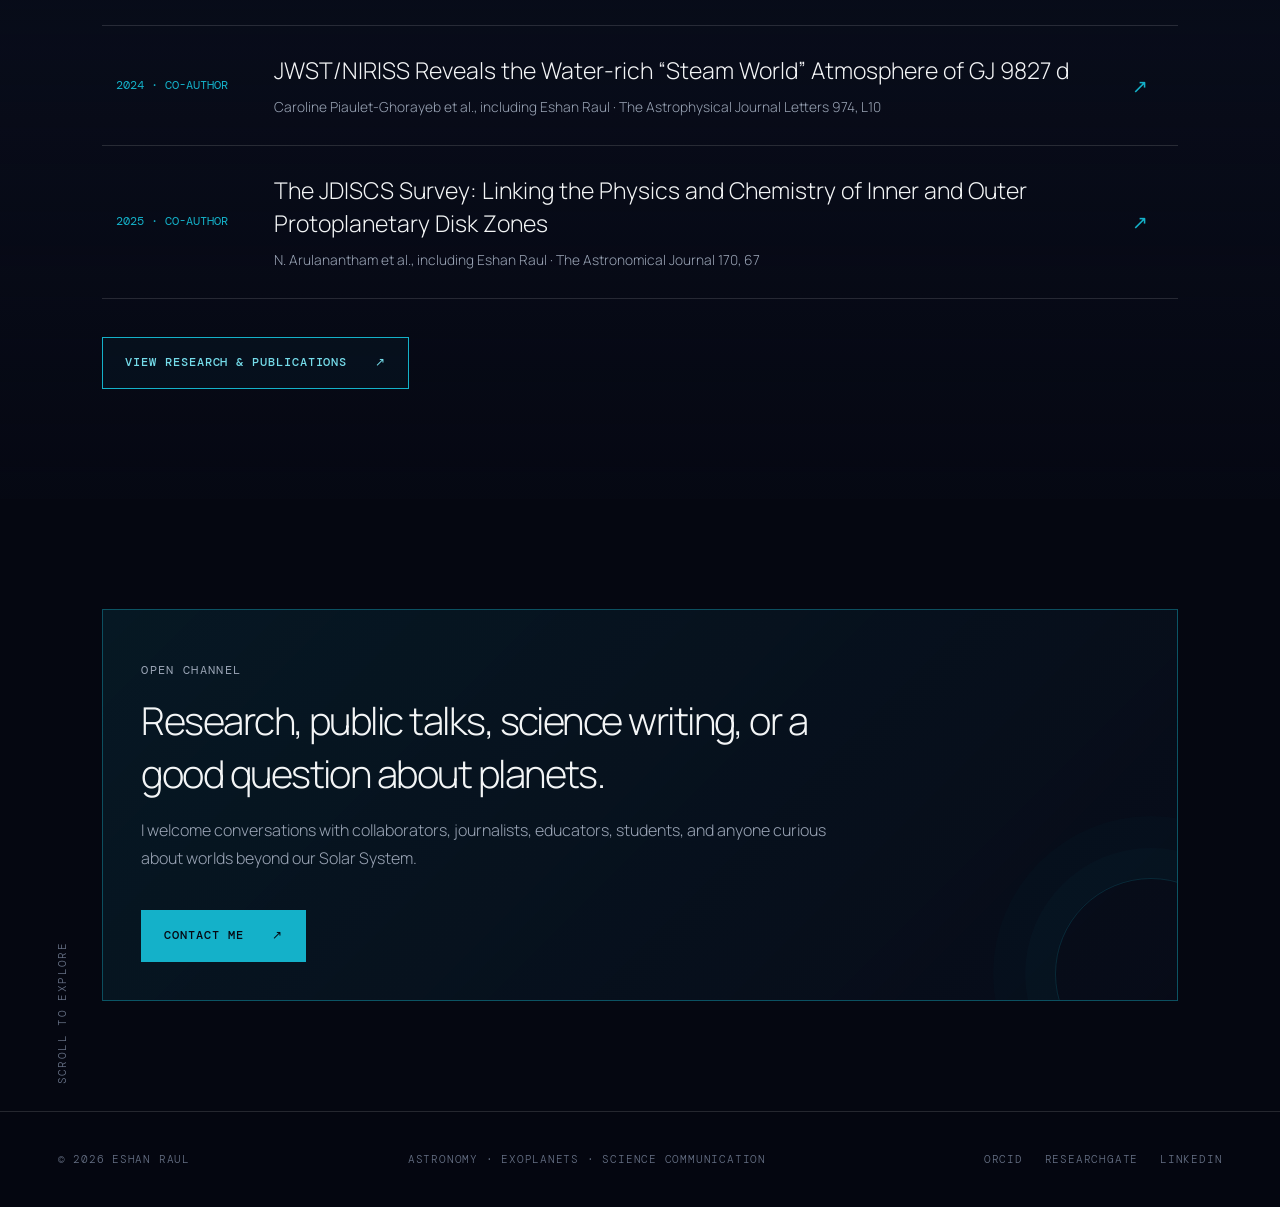
==== commit 91271c4d: "Redesign portfolio as multi-page exoplanet site" ====
--- a/index.html
+++ b/index.html
@@ -1,24 +1,168 @@
-<!doctype html><html lang="en"><head>
-<meta charset="UTF-8"><meta name="viewport" content="width=device-width,initial-scale=1">
-<meta name="description" content="Astrophysics researcher exploring the hidden physics of the universe."><meta name="theme-color" content="#050711">
-<title>Your Name — Astrophysicist</title><link rel="stylesheet" href="styles.css"><script src="script.js" defer></script>
-</head><body><canvas id="starfield" aria-hidden="true"></canvas><div class="noise" aria-hidden="true"></div>
-<header class="site-header" id="top"><a class="brand" href="#top" aria-label="Back to top"><span class="brand-mark" aria-hidden="true"></span><span>YOUR NAME</span></a><button class="menu-toggle" type="button" aria-expanded="false" aria-controls="site-nav"><span></span><span></span><span class="sr-only">Toggle navigation</span></button><nav class="site-nav" id="site-nav" aria-label="Main navigation"><a href="#research">Research</a><a href="#publications">Publications</a><a href="#journey">Journey</a><a href="#contact">Contact</a></nav></header>
-<main>
-<section class="hero" aria-labelledby="hero-title"><div class="hero-copy reveal"><p class="eyebrow"><span>01</span> Astrophysics PhD Candidate · University Name</p><h1 id="hero-title">I study the universe<br>when it gets <em>weird.</em></h1><p class="hero-intro">I’m <strong>Your Name</strong>, an astrophysicist investigating black holes, galaxy evolution, and the invisible structures that shape our cosmos.</p><div class="hero-actions"><a class="button button-primary" href="#research">Explore my research <span>↘</span></a><a class="text-link" href="assets/cv.pdf" target="_blank">Download CV <span>↗</span></a></div></div>
-<div class="orbital-system reveal" aria-hidden="true"><div class="orbit orbit-outer"><i></i></div><div class="orbit orbit-middle"><i></i></div><div class="orbit orbit-inner"><i></i></div><div class="planet"><div class="planet-glow"></div><div class="planet-core"></div></div><div class="coordinate coordinate-a">RA 17h 45m 40s</div><div class="coordinate coordinate-b">DEC −29° 00′ 28″</div><div class="coordinate coordinate-c">z = 0.0042</div></div><div class="scroll-cue" aria-hidden="true"><span></span> Scroll to observe</div></section>
-<section class="signal-strip" aria-label="Research statistics"><p>Incoming signal</p><div class="signal-line"><span></span></div><dl><div><dt>12</dt><dd>Publications</dd></div><div><dt>347</dt><dd>Citations</dd></div><div><dt>06</dt><dd>Invited talks</dd></div></dl></section>
-<section class="section research" id="research" aria-labelledby="research-title"><div class="section-heading reveal"><p class="eyebrow"><span>02</span> Current coordinates</p><h2 id="research-title">Research at the edge<br>of what we know.</h2><p>My work combines observations, simulations, and statistical inference to answer big questions about how the universe formed—and where it is going.</p></div><div class="research-grid">
-<article class="research-card reveal"><div class="card-number">01</div><div class="card-visual black-hole" aria-hidden="true"><span></span></div><p class="card-label">Primary research</p><h3>Black hole feedback</h3><p>Tracing how supermassive black holes regulate star formation across cosmic time.</p><ul><li>AGN feedback</li><li>Hydrodynamics</li><li>JWST</li></ul></article>
-<article class="research-card reveal"><div class="card-number">02</div><div class="card-visual galaxy" aria-hidden="true"><span></span></div><p class="card-label">Methods</p><h3>Galaxy evolution</h3><p>Reading the fossil record of galaxies to reconstruct their histories and environments.</p><ul><li>Spectroscopy</li><li>Python</li><li>Bayesian models</li></ul></article>
-<article class="research-card reveal"><div class="card-number">03</div><div class="card-visual web" aria-hidden="true"><span></span><i></i><b></b></div><p class="card-label">Collaboration</p><h3>Cosmic structure</h3><p>Mapping the large-scale web that connects dark matter, galaxies, and intergalactic gas.</p><ul><li>Cosmology</li><li>Simulations</li><li>HPC</li></ul></article></div></section>
-<section class="section publications" id="publications" aria-labelledby="publications-title"><div class="section-heading row reveal"><div><p class="eyebrow"><span>03</span> Selected transmissions</p><h2 id="publications-title">Publications</h2></div><a class="text-link" href="https://ui.adsabs.harvard.edu/" target="_blank" rel="noreferrer">View all on NASA ADS <span>↗</span></a></div><div class="publication-list">
-<a class="publication reveal" href="#" aria-label="Read publication"><div class="pub-meta"><span>2026</span><span>First author</span></div><div><h3>The quiet giants: feedback signatures in quiescent galaxies at cosmic noon</h3><p><strong>Your Name</strong>, Collaborator A., Collaborator B. · The Astrophysical Journal</p></div><span class="pub-arrow">↗</span></a>
-<a class="publication reveal" href="#" aria-label="Read publication"><div class="pub-meta"><span>2025</span><span>Co-author</span></div><div><h3>Mapping the circumgalactic medium with deep integral-field spectroscopy</h3><p>Collaborator A., <strong>Your Name</strong>, et al. · Monthly Notices of the RAS</p></div><span class="pub-arrow">↗</span></a>
-<a class="publication reveal" href="#" aria-label="Read publication"><div class="pub-meta"><span>2024</span><span>First author</span></div><div><h3>Galaxy assembly histories from interpretable machine learning</h3><p><strong>Your Name</strong>, Collaborator C. · Astronomy &amp; Astrophysics</p></div><span class="pub-arrow">↗</span></a></div></section>
-<section class="section journey" id="journey" aria-labelledby="journey-title"><div class="section-heading reveal"><p class="eyebrow"><span>04</span> Flight log</p><h2 id="journey-title">Academic journey</h2></div><div class="timeline"><div class="timeline-line" aria-hidden="true"><span></span></div>
-<article class="timeline-item reveal"><time>2023—Present</time><div class="timeline-dot"></div><div><p>PhD in Astrophysics</p><h3>University Name</h3><span>Advisor: Prof. Name · Fellowship Name</span></div></article>
-<article class="timeline-item reveal"><time>Summer 2025</time><div class="timeline-dot"></div><div><p>Visiting Researcher</p><h3>Observatory / Institute</h3><span>Worked with the Survey Collaboration</span></div></article>
-<article class="timeline-item reveal"><time>2019—2023</time><div class="timeline-dot"></div><div><p>BSc in Physics &amp; Astronomy</p><h3>University Name</h3><span>Summa cum laude · Departmental honors</span></div></article></div></section>
-<section class="contact" id="contact" aria-labelledby="contact-title"><div class="contact-orbit" aria-hidden="true"><span></span></div><p class="eyebrow reveal"><span>05</span> Open channel</p><h2 id="contact-title" class="reveal">Let’s explore the<br><em>unknown</em> together.</h2><p class="reveal">I’m always interested in collaborations, new ideas, and conversations about the cosmos.</p><a class="button button-primary reveal" href="mailto:you@university.edu">you@university.edu <span>↗</span></a></section></main>
-<footer><p>© <span id="year"></span> Your Name</p><p>Built with curiosity &amp; stardust</p><div><a href="#">ORCID</a><a href="#">GitHub</a><a href="#">LinkedIn</a></div></footer></body></html>
+<!doctype html>
+<html lang="en">
+<head>
+  <meta charset="UTF-8">
+  <meta name="viewport" content="width=device-width, initial-scale=1">
+  <meta name="description" content="Eshan Raul is an astronomy PhD student at UW-Madison studying exoplanet atmospheres, orbital dynamics, and planet formation.">
+  <meta name="theme-color" content="#050711">
+  <title>Eshan Raul | Exoplanet Scientist</title>
+  <link rel="icon" type="image/svg+xml" href="data:image/svg+xml,%3Csvg xmlns='http://www.w3.org/2000/svg' viewBox='0 0 64 64'%3E%3Ccircle cx='32' cy='32' r='11' fill='%2314b1c9'/%3E%3Cellipse cx='32' cy='32' rx='27' ry='10' fill='none' stroke='%2375dcea' stroke-width='3' transform='rotate(-20 32 32)'/%3E%3C/svg%3E">
+  <link rel="stylesheet" href="styles.css">
+  <script src="script.js" defer></script>
+</head>
+<body data-page="home">
+  <canvas id="starfield" aria-hidden="true"></canvas>
+  <div class="noise" aria-hidden="true"></div>
+  <div data-site-header></div>
+
+  <main id="main-content">
+    <section class="home-hero" aria-labelledby="home-title">
+      <div class="hero-copy reveal">
+        <p class="eyebrow"><span>01</span> Exoplanet scientist · Science communicator</p>
+        <h1 class="display-title" id="home-title">Eshan<br><em>Raul</em></h1>
+        <dl class="identity-line">
+          <div>
+            <dt>Position</dt>
+            <dd>Astronomy PhD Student</dd>
+          </div>
+          <div>
+            <dt>Affiliation</dt>
+            <dd>University of Wisconsin-Madison</dd>
+          </div>
+        </dl>
+        <div class="button-row">
+          <a class="button button-primary" href="research.html">Explore research <span>↗</span></a>
+          <a class="text-link" href="assets/Eshan_Raul_Curriculum_Vitae.pdf" target="_blank">Download CV <span>↗</span></a>
+        </div>
+      </div>
+
+      <div class="system-shell reveal" aria-label="Stylized planetary system">
+        <div class="stellar-system" aria-hidden="true">
+          <div class="orbit-track outer"><span class="world"></span></div>
+          <div class="orbit-track middle"><span class="world"></span></div>
+          <div class="orbit-track inner"><span class="world"></span></div>
+          <div class="central-star"></div>
+          <div class="system-label"><strong>Current coordinates</strong>Exoplanetary systems</div>
+          <div class="system-axis">Atmospheres · Orbits · Origins</div>
+        </div>
+      </div>
+      <div class="scroll-cue" aria-hidden="true">Scroll to explore</div>
+    </section>
+
+    <section class="metric-strip" aria-label="Academic highlights">
+      <div class="signal">Research signal</div>
+      <a class="metric" href="https://www.researchgate.net/profile/Eshan-Raul" target="_blank" rel="noreferrer">
+        <strong>12</strong><span>Publications</span><small>ResearchGate</small>
+      </a>
+      <a class="metric" href="https://www.researchgate.net/profile/Eshan-Raul" target="_blank" rel="noreferrer">
+        <strong>214</strong><span>Citations</span><small>Sep 2026</small>
+      </a>
+      <a class="metric" href="outreach.html#talks">
+        <strong>09</strong><span>Conference talks</span><small>Selected CV</small>
+      </a>
+    </section>
+
+    <section class="page-section tint" id="current-work">
+      <div class="section-inner">
+        <div class="section-heading reveal">
+          <p class="eyebrow"><span>02</span> Current work</p>
+          <h2 class="section-title">Three views of how<br>planets come to be.</h2>
+          <p class="body-copy">My research moves from the chemistry of planet-forming disks to the architecture and atmospheres of mature exoplanet systems, with the long-term goal of identifying worlds that could harbor life.</p>
+        </div>
+
+        <div class="topic-grid">
+          <article class="topic-card reveal">
+            <div class="card-index">01 / Atmospheres</div>
+            <div class="science-mark atmosphere" aria-hidden="true"><span></span></div>
+            <h2>Exoplanet atmospheres & retrievals</h2>
+            <p>Using JWST spectra, archival data, and machine learning to understand clouds and atmospheric composition on super-Earths and sub-Neptunes.</p>
+            <a class="text-link" href="research-atmospheres.html">Enter project <span>↗</span></a>
+          </article>
+          <article class="topic-card reveal">
+            <div class="card-index">02 / Dynamics</div>
+            <div class="science-mark dynamics" aria-hidden="true"><span></span></div>
+            <h2>Exoplanet dynamics</h2>
+            <p>Reconstructing how planetary systems acquired their present-day orbits, including measurements of spin-orbit alignment.</p>
+            <a class="text-link" href="research-dynamics.html">Enter project <span>↗</span></a>
+          </article>
+          <article class="topic-card reveal">
+            <div class="card-index">03 / Origins</div>
+            <div class="science-mark disk" aria-hidden="true"><span></span></div>
+            <h2>Protoplanetary disk chemistry</h2>
+            <p>Tracing water, carbon, and organic molecules in the inner regions of disks where terrestrial planets assemble.</p>
+            <a class="text-link" href="research-disks.html">Enter project <span>↗</span></a>
+          </article>
+        </div>
+      </div>
+    </section>
+
+    <section class="page-section" id="highlights">
+      <div class="section-inner">
+        <div class="section-heading reveal">
+          <p class="eyebrow"><span>03</span> Selected highlights</p>
+          <h2 class="section-title">Signals received.</h2>
+        </div>
+        <div class="feature-grid">
+          <article class="feature-card reveal">
+            <p class="kicker">JWST · Cycle 5</p>
+            <h3>57.6 hours awarded</h3>
+            <p>Co-Investigator on GO 12157, a mid-infrared investigation of water worlds and sub-Neptunes.</p>
+          </article>
+          <article class="feature-card reveal">
+            <p class="kicker">JWST · Cycle 4</p>
+            <h3>68.5 hours awarded</h3>
+            <p>Co-Investigator on GO 7135, surveying chemistry during the first million years of planet formation.</p>
+          </article>
+          <article class="feature-card reveal">
+            <p class="kicker">Science communication · 2026</p>
+            <h3>AAAS Mass Media Fellow</h3>
+            <p>Selected for a ten-week reporting placement at MIT Technology Review.</p>
+          </article>
+        </div>
+      </div>
+    </section>
+
+    <section class="page-section tint">
+      <div class="section-inner">
+        <div class="section-heading reveal">
+          <p class="eyebrow"><span>04</span> Selected publications</p>
+          <h2 class="section-title">Recent work</h2>
+        </div>
+        <div class="publication-list">
+          <a class="publication reveal" href="https://ui.adsabs.harvard.edu/abs/2025ApJ...982..155R/abstract" target="_blank" rel="noreferrer">
+            <div class="pub-meta">2025 · First author</div>
+            <div><h3>Tracking the Chemical Evolution of Hydrocarbons Through Carbon Grain Supply in Protoplanetary Disks</h3><p>Eshan Raul, Felipe Alarcón & Edwin Bergin · The Astrophysical Journal 982, 155</p></div>
+            <span class="pub-arrow">↗</span>
+          </a>
+          <a class="publication reveal" href="https://ui.adsabs.harvard.edu/abs/2024ApJ...974L..10P/abstract" target="_blank" rel="noreferrer">
+            <div class="pub-meta">2024 · Co-author</div>
+            <div><h3>JWST/NIRISS Reveals the Water-rich “Steam World” Atmosphere of GJ 9827 d</h3><p>Caroline Piaulet-Ghorayeb et al., including Eshan Raul · The Astrophysical Journal Letters 974, L10</p></div>
+            <span class="pub-arrow">↗</span>
+          </a>
+          <a class="publication reveal" href="https://ui.adsabs.harvard.edu/abs/2025AJ....170...67A/abstract" target="_blank" rel="noreferrer">
+            <div class="pub-meta">2025 · Co-author</div>
+            <div><h3>The JDISCS Survey: Linking the Physics and Chemistry of Inner and Outer Protoplanetary Disk Zones</h3><p>N. Arulanantham et al., including Eshan Raul · The Astronomical Journal 170, 67</p></div>
+            <span class="pub-arrow">↗</span>
+          </a>
+        </div>
+        <div class="button-row reveal">
+          <a class="button button-secondary" href="research.html#publications">View research & publications <span>↗</span></a>
+        </div>
+      </div>
+    </section>
+
+    <section class="page-section">
+      <div class="section-inner">
+        <div class="callout reveal">
+          <p class="kicker">Open channel</p>
+          <h3>Research, public talks, science writing, or a good question about planets.</h3>
+          <p>I welcome conversations with collaborators, journalists, educators, students, and anyone curious about worlds beyond our Solar System.</p>
+          <div class="button-row"><a class="button button-primary" href="contact.html">Contact me <span>↗</span></a></div>
+        </div>
+      </div>
+    </section>
+  </main>
+
+  <div data-site-footer></div>
+</body>
+</html>
--- a/styles.css
+++ b/styles.css
@@ -1,18 +1,270 @@
-@import url('https://fonts.googleapis.com/css2?family=DM+Mono:wght@300;400;500&family=Manrope:wght@300;400;500;600&family=Playfair+Display:ital,wght@1,500&display=swap');
-:root{--bg:#050711;--soft:#090c18;--ink:#f2f1ed;--muted:#8d92a4;--line:rgba(255,255,255,.13);--cyan:#73fbd3;--violet:#9277ff;--orange:#ff9e67;--mono:"DM Mono",monospace;--sans:"Manrope",sans-serif;--serif:"Playfair Display",serif}
-*{box-sizing:border-box}html{scroll-behavior:smooth}body{margin:0;color:var(--ink);background:var(--bg);font-family:var(--sans);font-weight:300;overflow-x:hidden}a{color:inherit;text-decoration:none}button{color:inherit}::selection{background:var(--cyan);color:var(--bg)}
-#starfield{position:fixed;inset:0;width:100%;height:100%;z-index:-2}.noise{position:fixed;inset:0;z-index:-1;pointer-events:none;opacity:.035;background-image:url("data:image/svg+xml,%3Csvg viewBox='0 0 180 180' xmlns='http://www.w3.org/2000/svg'%3E%3Cfilter id='n'%3E%3CfeTurbulence type='fractalNoise' baseFrequency='.9' numOctaves='4' stitchTiles='stitch'/%3E%3C/filter%3E%3Crect width='100%25' height='100%25' filter='url(%23n)' opacity='.8'/%3E%3C/svg%3E")}.sr-only{position:absolute;width:1px;height:1px;clip:rect(0,0,0,0);overflow:hidden}
-.site-header{position:fixed;z-index:10;top:0;left:0;right:0;height:82px;display:flex;align-items:center;justify-content:space-between;padding:0 4.5vw;border-bottom:1px solid transparent;transition:.3s}.site-header.scrolled{background:rgba(5,7,17,.82);backdrop-filter:blur(18px);border-color:var(--line)}.brand{display:flex;align-items:center;gap:12px;font:500 11px/1 var(--mono);letter-spacing:.18em}.brand-mark{width:23px;height:23px;border:1px solid var(--cyan);border-radius:50%;position:relative}.brand-mark:after{content:"";position:absolute;width:31px;height:8px;border-top:1px solid var(--cyan);border-radius:50%;transform:rotate(-25deg);top:9px;left:-5px}.site-nav{display:flex;gap:34px}.site-nav a{font:400 10px/1 var(--mono);text-transform:uppercase;letter-spacing:.12em;color:var(--muted);transition:.2s}.site-nav a:hover,.site-nav a.active{color:var(--cyan)}.menu-toggle{display:none;background:none;border:0}
-.hero{min-height:100vh;position:relative;display:flex;align-items:center;padding:130px 8vw 80px}.hero-copy{width:62%;position:relative;z-index:2}.eyebrow{font:400 10px/1.5 var(--mono);letter-spacing:.14em;text-transform:uppercase;color:var(--muted)}.eyebrow span{color:var(--cyan);margin-right:14px}h1,h2,h3,p{margin-top:0}h1{margin:24px 0 30px;font-size:clamp(54px,7.2vw,112px);font-weight:300;letter-spacing:-.065em;line-height:.98}h1 em,.contact h2 em{font-family:var(--serif);font-weight:500;color:var(--cyan)}.hero-intro{max-width:590px;color:#afb2bd;font-size:clamp(15px,1.35vw,19px);line-height:1.8}.hero-intro strong{color:var(--ink);font-weight:500}.hero-actions{display:flex;align-items:center;gap:38px;margin-top:42px}.button{min-height:52px;display:inline-flex;align-items:center;gap:30px;padding:0 22px;font:500 10px/1 var(--mono);letter-spacing:.08em;text-transform:uppercase;border:1px solid var(--cyan)}.button-primary{color:var(--bg);background:var(--cyan);transition:.25s}.button-primary:hover{background:transparent;color:var(--cyan);transform:translateY(-2px)}.text-link{font:400 10px/1 var(--mono);text-transform:uppercase;letter-spacing:.1em;padding-bottom:7px;border-bottom:1px solid var(--muted)}.text-link span{color:var(--cyan);margin-left:6px}
-.orbital-system{position:absolute;width:min(42vw,610px);aspect-ratio:1;right:2vw;top:50%;transform:translateY(-50%)}.orbit{position:absolute;border:1px solid var(--line);border-radius:50%;inset:0;animation:rotate 40s linear infinite}.orbit-middle{inset:17%;animation-direction:reverse;animation-duration:28s}.orbit-inner{inset:34%;animation-duration:18s}.orbit i{position:absolute;width:7px;height:7px;top:15%;left:15%;background:var(--cyan);border-radius:50%;box-shadow:0 0 18px var(--cyan)}.orbit-middle i{top:auto;bottom:4%;left:52%;background:var(--orange);box-shadow:0 0 18px var(--orange)}.orbit-inner i{top:40%;left:-3px;background:var(--violet);box-shadow:0 0 18px var(--violet)}.planet{position:absolute;inset:41%;border-radius:50%;display:grid;place-items:center}.planet-glow{position:absolute;inset:-65%;border-radius:50%;background:radial-gradient(circle,rgba(115,251,211,.23),transparent 65%);filter:blur(8px)}.planet-core{width:100%;height:100%;border-radius:50%;background:radial-gradient(circle at 33% 30%,#dffef4 0,#73fbd3 8%,#1f7e77 26%,#081318 65%);box-shadow:inset -12px -10px 24px #02030a,0 0 35px rgba(115,251,211,.18)}.coordinate{position:absolute;font:300 8px/1 var(--mono);letter-spacing:.08em;color:#666c7d}.coordinate-a{right:7%;top:19%}.coordinate-b{left:0;bottom:26%}.coordinate-c{right:17%;bottom:9%}.scroll-cue{position:absolute;bottom:34px;left:4.5vw;display:flex;gap:12px;align-items:center;color:#666c7d;font:300 8px/1 var(--mono);letter-spacing:.13em;text-transform:uppercase;transform:rotate(-90deg);transform-origin:left}.scroll-cue span{width:34px;height:1px;background:#666c7d}
-.signal-strip{min-height:125px;margin:0 4.5vw;border-block:1px solid var(--line);display:grid;grid-template-columns:150px 1fr auto;gap:28px;align-items:center}.signal-strip>p{margin:0;color:var(--cyan);font:400 9px/1 var(--mono);letter-spacing:.13em;text-transform:uppercase}.signal-line{height:32px;background:linear-gradient(90deg,transparent,var(--cyan),transparent);clip-path:polygon(0 48%,25% 48%,27% 10%,29% 90%,31% 48%,57% 48%,59% 25%,61% 75%,63% 48%,100% 48%);opacity:.55}.signal-strip dl{display:flex;gap:42px;margin:0}.signal-strip dl div{display:flex;gap:9px;align-items:baseline}.signal-strip dt{font:300 26px/1 var(--mono)}.signal-strip dd{margin:0;color:var(--muted);font:300 8px/1 var(--mono);text-transform:uppercase}
-.section{padding:140px 8vw}.section-heading{max-width:700px;margin-bottom:70px}.section-heading.row{max-width:none;display:flex;justify-content:space-between;align-items:end}.section-heading h2{margin:20px 0 26px;font-size:clamp(42px,5.2vw,76px);line-height:1.03;font-weight:300;letter-spacing:-.055em}.section-heading>p:last-child{max-width:530px;color:var(--muted);line-height:1.8}.research{background:linear-gradient(180deg,transparent,rgba(9,12,24,.82) 20%,rgba(9,12,24,.82) 80%,transparent)}
-.research-grid{display:grid;grid-template-columns:repeat(3,1fr);border-block:1px solid var(--line)}.research-card{min-height:540px;padding:25px 30px 35px;position:relative;border-right:1px solid var(--line);transition:.3s}.research-card:last-child{border:0}.research-card:hover{background:rgba(255,255,255,.025)}.card-number{font:300 9px/1 var(--mono);color:var(--muted)}.card-visual{height:210px;position:relative;display:grid;place-items:center}.black-hole span{width:75px;height:75px;background:#010207;border-radius:50%;box-shadow:0 0 8px 4px #02030a,0 0 1px 7px var(--orange),0 0 35px 8px rgba(255,158,103,.45)}.black-hole:after{content:"";position:absolute;width:150px;height:32px;border:2px solid var(--orange);border-radius:50%;transform:rotate(-18deg);filter:blur(2px);opacity:.7}.galaxy span{width:130px;height:130px;border-radius:50%;background:repeating-radial-gradient(ellipse,rgba(146,119,255,.7) 0 2px,transparent 4px 12px);transform:rotate(-18deg) scaleY(.45);box-shadow:0 0 30px rgba(146,119,255,.2)}.galaxy:after{content:"";position:absolute;width:10px;height:10px;background:#fff;border-radius:50%;box-shadow:0 0 20px 7px var(--violet)}.web:before,.web:after,.web span{content:"";position:absolute;width:100px;height:1px;background:linear-gradient(90deg,transparent,var(--cyan),transparent)}.web:before{transform:rotate(28deg)}.web:after{transform:rotate(-32deg)}.web span{transform:rotate(90deg)}.web i,.web b{position:absolute;width:6px;height:6px;background:#fff;border-radius:50%;box-shadow:0 0 12px var(--cyan);transform:translate(-48px,-25px)}.web b{transform:translate(45px,29px)}.card-label{color:var(--cyan);font:400 8px/1 var(--mono);text-transform:uppercase;letter-spacing:.12em}.research-card h3{font-size:26px;font-weight:400;letter-spacing:-.03em}.research-card>p:not(.card-label){min-height:70px;color:var(--muted);font-size:13px;line-height:1.7}.research-card ul{list-style:none;display:flex;flex-wrap:wrap;gap:7px;padding:0;margin:25px 0 0}.research-card li{padding:7px 9px;border:1px solid var(--line);color:#9095a5;font:300 8px/1 var(--mono);text-transform:uppercase}
-.publications{padding-top:100px}.publication{display:grid;grid-template-columns:180px 1fr 40px;gap:20px;align-items:center;padding:30px 15px;border-top:1px solid var(--line);transition:.25s}.publication:last-child{border-bottom:1px solid var(--line)}.publication:hover{padding-left:25px;background:rgba(115,251,211,.035)}.pub-meta{display:flex;gap:20px;color:var(--muted);font:300 8px/1 var(--mono);text-transform:uppercase}.pub-meta span:first-child{color:var(--cyan)}.publication h3{margin:0 0 11px;max-width:800px;font-size:clamp(17px,2vw,25px);font-weight:300;line-height:1.4}.publication p{margin:0;color:var(--muted);font-size:11px}.publication p strong{color:var(--ink);font-weight:500}.pub-arrow{color:var(--cyan);font-size:20px}
-.journey{max-width:1200px;margin:auto}.timeline{position:relative}.timeline-line{position:absolute;left:250px;inset-block:0;width:1px;background:var(--line)}.timeline-line span{display:block;width:1px;height:40%;background:linear-gradient(var(--cyan),transparent)}.timeline-item{display:grid;grid-template-columns:210px 80px 1fr;min-height:150px}.timeline-item time{color:var(--muted);font:300 9px/1 var(--mono)}.timeline-dot{position:relative}.timeline-dot:before{content:"";position:absolute;top:0;left:36px;width:7px;height:7px;border:1px solid var(--cyan);background:var(--bg);border-radius:50%;box-shadow:0 0 12px var(--cyan)}.timeline-item p{margin-bottom:7px;color:var(--cyan);font:400 8px/1 var(--mono);text-transform:uppercase}.timeline-item h3{margin:0 0 7px;font-size:23px;font-weight:400}.timeline-item span{color:var(--muted);font-size:11px}
-.contact{min-height:80vh;margin:0 4.5vw;padding:130px 8vw;position:relative;overflow:hidden;display:flex;flex-direction:column;align-items:flex-start;justify-content:center;border-top:1px solid var(--line)}.contact h2{position:relative;z-index:1;margin:22px 0 28px;font-size:clamp(48px,7vw,100px);line-height:.98;font-weight:300;letter-spacing:-.06em}.contact>p:not(.eyebrow){max-width:540px;color:var(--muted);line-height:1.7}.contact .button{margin-top:25px}.contact-orbit{position:absolute;width:min(60vw,700px);aspect-ratio:1;right:-12%;top:50%;transform:translateY(-50%);border:1px solid var(--line);border-radius:50%}.contact-orbit:before,.contact-orbit:after{content:"";position:absolute;border:1px solid var(--line);border-radius:50%;inset:14%}.contact-orbit:after{inset:29%}.contact-orbit span{position:absolute;width:12px;height:12px;top:12%;left:19%;background:var(--cyan);border-radius:50%;box-shadow:0 0 30px var(--cyan);animation:pulse 2s ease-in-out infinite}
-footer{min-height:90px;padding:0 4.5vw;border-top:1px solid var(--line);display:flex;align-items:center;justify-content:space-between;color:#707587;font:300 8px/1 var(--mono);text-transform:uppercase;letter-spacing:.1em}footer p{margin:0}footer div{display:flex;gap:25px}footer a:hover{color:var(--cyan)}.reveal{opacity:0;transform:translateY(28px);transition:opacity .8s,transform .8s cubic-bezier(.2,.8,.2,1)}.reveal.visible{opacity:1;transform:none}
-@keyframes rotate{to{transform:rotate(360deg)}}@keyframes pulse{50%{transform:scale(1.4);opacity:.55}}
-@media(max-width:900px){.site-header{height:68px;padding:0 6vw}.menu-toggle{display:grid;gap:6px;width:34px;padding:8px 3px}.menu-toggle>span:not(.sr-only){display:block;width:100%;height:1px;background:var(--ink)}.site-nav{position:absolute;top:68px;left:0;right:0;padding:25px 6vw;display:none;flex-direction:column;align-items:flex-start;background:rgba(5,7,17,.96);border-bottom:1px solid var(--line)}.site-nav.open{display:flex}.hero{min-height:880px;padding:120px 8vw 80px;align-items:flex-start}.hero-copy{width:100%}.orbital-system{width:440px;max-width:90vw;right:-20%;top:auto;bottom:20px;transform:none;opacity:.72}.signal-strip{grid-template-columns:110px 1fr;padding:25px 0}.signal-strip dl{grid-column:1/-1;justify-content:space-between}.section{padding:100px 7vw}.research-grid{grid-template-columns:1fr}.research-card{min-height:0;border-right:0;border-bottom:1px solid var(--line)}.publication{grid-template-columns:120px 1fr 30px}.timeline-line{left:150px}.timeline-item{grid-template-columns:125px 50px 1fr}.timeline-dot:before{left:21px}}
-@media(max-width:600px){.hero{min-height:820px;padding-inline:6vw}h1{font-size:clamp(49px,15vw,70px)}.hero-intro{font-size:14px}.hero-actions{align-items:flex-start;flex-direction:column;gap:24px}.orbital-system{width:360px;bottom:5px;right:-38%}.scroll-cue,.signal-line{display:none}.signal-strip{margin:0 6vw}.signal-strip dl{gap:15px}.signal-strip dl div{display:block}.signal-strip dd{margin-top:6px}.section{padding:90px 6vw}.section-heading{margin-bottom:45px}.section-heading.row{display:block}.section-heading.row .text-link{display:inline-block;margin-top:10px}.research-card{padding-inline:18px}.publication{grid-template-columns:1fr 24px;padding:25px 4px}.pub-meta{grid-column:1/-1}.timeline-line{left:5px}.timeline-item{grid-template-columns:25px 1fr;gap:5px;padding-bottom:50px}.timeline-item time{grid-column:2;margin-bottom:12px}.timeline-dot{grid-row:1/3;grid-column:1}.timeline-dot:before{left:1px}.contact{margin:0;padding:100px 6vw}.contact-orbit{width:500px;right:-75%;opacity:.6}footer{padding:28px 6vw;gap:20px;align-items:flex-start;flex-direction:column}}
-@media(prefers-reduced-motion:reduce){html{scroll-behavior:auto}*,*:before,*:after{animation-duration:.01ms!important;animation-iteration-count:1!important;transition-duration:.01ms!important}.reveal{opacity:1;transform:none}}
+@import url("https://fonts.googleapis.com/css2?family=DM+Mono:wght@300;400;500&family=Manrope:wght@300;400;500;600&family=Playfair+Display:ital,wght@1,500&display=swap");
+
+:root {
+  --bg: #050711;
+  --bg-deep: #02040b;
+  --panel: rgba(9, 13, 27, 0.78);
+  --panel-solid: #090d1b;
+  --ink: #f3f5f6;
+  --muted: #9ba5b6;
+  --faint: #667085;
+  --line: rgba(255, 255, 255, 0.13);
+  --line-bright: rgba(20, 177, 201, 0.4);
+  --blue: #14b1c9;
+  --blue-light: #75dcea;
+  --violet: #8e86ff;
+  --orange: #ffad7a;
+  --mono: "DM Mono", monospace;
+  --sans: "Manrope", sans-serif;
+  --serif: "Playfair Display", serif;
+}
+
+* { box-sizing: border-box; }
+html { scroll-behavior: smooth; background: var(--bg); }
+body { margin: 0; min-width: 320px; color: var(--ink); background: transparent; font-family: var(--sans); font-size: 16px; font-weight: 300; overflow-x: hidden; }
+a { color: inherit; text-decoration: none; }
+button { color: inherit; font: inherit; }
+img { max-width: 100%; }
+::selection { background: var(--blue); color: var(--bg); }
+
+#starfield { position: fixed; inset: 0; z-index: 0; width: 100%; height: 100%; pointer-events: none; }
+.noise { position: fixed; inset: 0; z-index: 1; pointer-events: none; opacity: 0.028; background-image: url("data:image/svg+xml,%3Csvg viewBox='0 0 180 180' xmlns='http://www.w3.org/2000/svg'%3E%3Cfilter id='n'%3E%3CfeTurbulence type='fractalNoise' baseFrequency='.9' numOctaves='4' stitchTiles='stitch'/%3E%3C/filter%3E%3Crect width='100%25' height='100%25' filter='url(%23n)' opacity='.8'/%3E%3C/svg%3E"); }
+main, [data-site-footer] { position: relative; z-index: 2; }
+.sr-only { position: absolute; width: 1px; height: 1px; padding: 0; margin: -1px; clip: rect(0, 0, 0, 0); white-space: nowrap; overflow: hidden; border: 0; }
+.skip-link { position: fixed; z-index: 100; top: -60px; left: 20px; padding: 12px 16px; color: var(--bg); background: var(--blue-light); font: 500 0.8rem/1 var(--mono); transition: top 0.2s; }
+.skip-link:focus { top: 12px; }
+
+.site-header { position: fixed; z-index: 20; top: 0; left: 0; right: 0; height: 78px; display: flex; align-items: center; justify-content: space-between; padding: 0 4.5vw; border-bottom: 1px solid transparent; transition: background 0.3s, border-color 0.3s; }
+.site-header.scrolled { background: rgba(5, 7, 17, 0.88); backdrop-filter: blur(20px); border-color: var(--line); }
+.brand { display: flex; align-items: center; gap: 12px; font: 500 0.76rem/1 var(--mono); letter-spacing: 0.18em; }
+.brand-mark { width: 24px; height: 24px; border: 1px solid var(--blue); border-radius: 50%; position: relative; }
+.brand-mark::after { content: ""; position: absolute; top: 9px; left: -5px; width: 32px; height: 9px; border-top: 1px solid var(--blue); border-radius: 50%; transform: rotate(-25deg); }
+.site-nav { display: flex; align-items: stretch; gap: 8px; height: 100%; }
+.nav-group { position: relative; display: flex; align-items: center; }
+.nav-trigger { display: flex; align-items: center; gap: 7px; height: 100%; padding: 0 12px; color: var(--muted); background: transparent; border: 0; cursor: pointer; font: 400 0.72rem/1 var(--mono); letter-spacing: 0.09em; text-transform: uppercase; transition: color 0.2s; }
+.nav-trigger span { color: var(--blue); font-size: 0.9rem; transition: transform 0.2s; }
+.nav-group:hover .nav-trigger, .nav-group:focus-within .nav-trigger, .nav-group.open .nav-trigger, .nav-group.is-current .nav-trigger { color: var(--ink); }
+.nav-group.is-current::after { content: ""; position: absolute; right: 12px; bottom: 17px; left: 12px; height: 1px; background: var(--blue); }
+.nav-group.open .nav-trigger span { transform: rotate(180deg); }
+.dropdown-menu { position: absolute; visibility: hidden; opacity: 0; top: calc(100% - 1px); right: 0; min-width: 238px; padding: 10px; background: rgba(5, 8, 18, 0.97); border: 1px solid var(--line); box-shadow: 0 24px 70px rgba(0, 0, 0, 0.35); transform: translateY(8px); transition: opacity 0.2s, transform 0.2s, visibility 0.2s; }
+.nav-group:hover .dropdown-menu, .nav-group:focus-within .dropdown-menu, .nav-group.open .dropdown-menu { visibility: visible; opacity: 1; transform: translateY(0); }
+.dropdown-menu a { display: block; padding: 12px 13px; color: var(--muted); font-size: 0.82rem; border-left: 1px solid transparent; transition: color 0.2s, background 0.2s, border-color 0.2s; }
+.dropdown-menu a:hover, .dropdown-menu a:focus { color: var(--ink); background: rgba(20, 177, 201, 0.08); border-left-color: var(--blue); }
+.menu-toggle { display: none; width: 38px; padding: 9px 3px; background: none; border: 0; cursor: pointer; }
+.menu-toggle > span:not(.sr-only) { display: block; height: 1px; margin: 7px 0; background: var(--ink); }
+
+.eyebrow { margin-bottom: 0; color: var(--muted); font: 400 0.74rem/1.6 var(--mono); letter-spacing: 0.13em; text-transform: uppercase; }
+.eyebrow span { margin-right: 12px; color: var(--blue); }
+.display-title { margin: 18px 0 28px; font-size: clamp(4.4rem, 9vw, 9.4rem); font-weight: 300; line-height: 0.9; letter-spacing: -0.075em; }
+.display-title em, .page-title em { color: var(--blue-light); font-family: var(--serif); font-weight: 500; }
+.page-title { margin: 18px 0 25px; max-width: 940px; font-size: clamp(3.2rem, 6.6vw, 7.4rem); font-weight: 300; line-height: 0.96; letter-spacing: -0.065em; }
+.section-title { margin: 18px 0 24px; font-size: clamp(2.5rem, 4.8vw, 5.2rem); font-weight: 300; line-height: 1.02; letter-spacing: -0.055em; }
+.lede { max-width: 720px; color: #bec5cf; font-size: clamp(1.05rem, 1.5vw, 1.28rem); line-height: 1.75; }
+.body-copy { max-width: 720px; color: var(--muted); line-height: 1.85; }
+.kicker { color: var(--blue); font: 400 0.76rem/1.5 var(--mono); letter-spacing: 0.11em; text-transform: uppercase; }
+.button-row { display: flex; flex-wrap: wrap; align-items: center; gap: 28px; margin-top: 38px; }
+.button { min-height: 52px; display: inline-flex; align-items: center; justify-content: center; gap: 28px; padding: 0 22px; border: 1px solid var(--blue); font: 500 0.72rem/1 var(--mono); letter-spacing: 0.08em; text-transform: uppercase; transition: color 0.25s, background 0.25s, transform 0.25s; }
+.button-primary { color: var(--bg); background: var(--blue); }
+.button-primary:hover, .button-primary:focus { color: var(--blue-light); background: transparent; transform: translateY(-2px); }
+.button-secondary { color: var(--blue-light); background: rgba(20, 177, 201, 0.04); }
+.button-secondary:hover, .button-secondary:focus { background: rgba(20, 177, 201, 0.13); transform: translateY(-2px); }
+.text-link { display: inline-flex; gap: 8px; padding-bottom: 6px; border-bottom: 1px solid var(--faint); font: 400 0.75rem/1.2 var(--mono); letter-spacing: 0.08em; text-transform: uppercase; transition: color 0.2s, border-color 0.2s; }
+.text-link span { color: var(--blue); }
+.text-link:hover, .text-link:focus { color: var(--blue-light); border-color: var(--blue); }
+
+.home-hero { min-height: 100vh; display: grid; grid-template-columns: minmax(0, 1.08fr) minmax(360px, 0.92fr); align-items: center; gap: 4vw; padding: 130px 7vw 80px; }
+.hero-copy { position: relative; z-index: 2; }
+.identity-line { display: grid; grid-template-columns: minmax(160px, 0.65fr) 1fr; gap: 20px; max-width: 690px; margin: 0; padding: 22px 0; border-block: 1px solid var(--line); }
+.identity-line div { display: flex; flex-direction: column; gap: 5px; }
+.identity-line dt { color: var(--faint); font: 400 0.7rem/1.5 var(--mono); letter-spacing: 0.11em; text-transform: uppercase; }
+.identity-line dd { margin: 0; color: var(--ink); font-size: 1rem; line-height: 1.5; }
+.system-shell { position: relative; min-height: 590px; display: grid; place-items: center; }
+.stellar-system { position: relative; width: min(43vw, 570px); aspect-ratio: 1; }
+.orbit-track { position: absolute; border: 1px solid rgba(117, 220, 234, 0.26); border-radius: 50%; animation: orbit-rotation 34s linear infinite; }
+.orbit-track.outer { inset: 3%; animation-duration: 42s; }
+.orbit-track.middle { inset: 22%; animation-duration: 29s; animation-direction: reverse; }
+.orbit-track.inner { inset: 37%; animation-duration: 18s; }
+.world { position: absolute; top: 50%; left: 100%; width: 12px; height: 12px; border-radius: 50%; background: var(--blue-light); box-shadow: 0 0 20px rgba(20, 177, 201, 0.9); transform: translate(-50%, -50%); }
+.middle .world { width: 9px; height: 9px; background: var(--violet); box-shadow: 0 0 18px rgba(142, 134, 255, 0.8); }
+.inner .world { width: 7px; height: 7px; background: var(--orange); box-shadow: 0 0 16px rgba(255, 173, 122, 0.8); }
+.central-star { position: absolute; inset: 45%; border-radius: 50%; background: radial-gradient(circle at 35% 30%, #fff 0, #e5fbff 12%, #75dcea 32%, #126678 68%, #07131c 100%); box-shadow: 0 0 34px rgba(20, 177, 201, 0.45), 0 0 110px rgba(20, 177, 201, 0.16); }
+.system-axis, .system-label { position: absolute; color: var(--faint); font: 300 0.66rem/1.4 var(--mono); letter-spacing: 0.08em; }
+.system-axis { left: 0; bottom: 10%; }
+.system-label { top: 15%; right: 2%; text-align: right; }
+.system-label strong { display: block; color: var(--blue-light); font-weight: 400; }
+.scroll-cue { position: absolute; bottom: 26px; left: 4.5vw; color: var(--faint); font: 300 0.66rem/1 var(--mono); letter-spacing: 0.13em; text-transform: uppercase; writing-mode: vertical-rl; transform: rotate(180deg); }
+
+.metric-strip { margin: 0 4.5vw; padding: 28px 3vw; display: grid; grid-template-columns: 1fr repeat(3, auto); align-items: center; gap: 5vw; border-block: 1px solid var(--line); background: rgba(5, 7, 17, 0.28); backdrop-filter: blur(5px); }
+.signal { display: flex; align-items: center; gap: 20px; color: var(--blue); font: 400 0.72rem/1 var(--mono); letter-spacing: 0.12em; text-transform: uppercase; }
+.signal::after { content: ""; width: min(28vw, 420px); height: 26px; background: linear-gradient(90deg, transparent, var(--blue), transparent); clip-path: polygon(0 48%,22% 48%,24% 17%,26% 82%,28% 48%,54% 48%,56% 6%,58% 95%,60% 48%,100% 48%); opacity: 0.6; }
+.metric { display: grid; grid-template-columns: auto 1fr; gap: 0 10px; align-items: baseline; }
+.metric strong { grid-row: 1 / 3; font: 300 2rem/1 var(--mono); }
+.metric span { color: var(--muted); font: 400 0.72rem/1.4 var(--mono); text-transform: uppercase; }
+.metric small { color: var(--faint); font-size: 0.68rem; }
+
+.page-hero { min-height: 62vh; display: flex; align-items: flex-end; padding: 150px 8vw 80px; border-bottom: 1px solid var(--line); }
+.page-hero .hero-inner { width: min(1180px, 100%); margin: 0 auto; }
+.page-hero .lede { margin-bottom: 0; }
+.page-hero-grid { display: grid; grid-template-columns: 1fr auto; align-items: end; gap: 40px; }
+.page-section { padding: 110px 8vw; }
+.page-section.tint { background: linear-gradient(180deg, rgba(9, 13, 27, 0.25), rgba(9, 13, 27, 0.88), rgba(9, 13, 27, 0.25)); }
+.section-inner { width: min(1180px, 100%); margin: 0 auto; }
+.section-heading { max-width: 760px; margin-bottom: 56px; }
+.split { display: grid; grid-template-columns: minmax(0, 0.78fr) minmax(0, 1.22fr); gap: clamp(50px, 9vw, 130px); align-items: start; }
+.split-aside { position: sticky; top: 120px; }
+.split-aside .section-title { font-size: clamp(2.4rem, 4vw, 4.3rem); }
+.prose { color: #b2bac6; font-size: 1.02rem; line-height: 1.88; }
+.prose p { margin: 0 0 1.5em; }
+.prose strong { color: var(--ink); font-weight: 500; }
+.prose a { color: var(--blue-light); border-bottom: 1px solid rgba(20, 177, 201, 0.45); }
+.quote { margin: 34px 0; padding: 25px 0 25px 30px; color: var(--ink); border-left: 1px solid var(--blue); font: 500 italic clamp(1.35rem, 2.2vw, 2rem)/1.5 var(--serif); }
+
+.topic-grid, .feature-grid, .value-grid, .contact-grid { display: grid; grid-template-columns: repeat(3, minmax(0, 1fr)); border-block: 1px solid var(--line); }
+.topic-card, .feature-card, .value-card, .contact-card { min-height: 390px; padding: 28px; border-right: 1px solid var(--line); background: rgba(8, 12, 25, 0.52); transition: background 0.25s, transform 0.25s; }
+.topic-card:last-child, .feature-card:last-child, .value-card:last-child, .contact-card:last-child { border-right: 0; }
+.topic-card:hover, .feature-card:hover, .contact-card:hover { background: rgba(20, 177, 201, 0.06); }
+.card-index { color: var(--faint); font: 300 0.72rem/1 var(--mono); }
+.science-mark { height: 150px; position: relative; display: grid; place-items: center; }
+.science-mark.atmosphere span { width: 70px; height: 70px; border-radius: 50%; background: radial-gradient(circle at 35% 30%, #9feaf4 0, #236c80 38%, #07121c 72%); box-shadow: 0 0 0 8px rgba(20, 177, 201, 0.1), 0 0 0 15px rgba(20, 177, 201, 0.045), 0 0 35px rgba(20, 177, 201, 0.3); }
+.science-mark.atmosphere::after { content: ""; position: absolute; width: 150px; height: 1px; background: linear-gradient(90deg, transparent, var(--blue-light), transparent); }
+.science-mark.dynamics span { width: 120px; height: 58px; border: 1px solid var(--blue); border-radius: 50%; transform: rotate(-18deg); }
+.science-mark.dynamics::before { content: ""; position: absolute; width: 12px; height: 12px; border-radius: 50%; background: var(--orange); box-shadow: 0 0 18px var(--orange); transform: translate(52px, -22px); }
+.science-mark.dynamics::after { content: ""; position: absolute; width: 24px; height: 24px; border-radius: 50%; background: radial-gradient(circle at 35% 30%, #fff, var(--blue) 38%, #09222c 75%); box-shadow: 0 0 25px rgba(20, 177, 201, 0.5); }
+.science-mark.disk span { width: 125px; height: 125px; border-radius: 50%; background: repeating-radial-gradient(ellipse, rgba(142, 134, 255, 0.7) 0 2px, transparent 4px 12px); transform: rotate(-14deg) scaleY(0.42); box-shadow: 0 0 30px rgba(142, 134, 255, 0.18); }
+.science-mark.disk::after { content: ""; position: absolute; width: 9px; height: 9px; border-radius: 50%; background: #fff; box-shadow: 0 0 18px 6px var(--violet); }
+.topic-card h2, .topic-card h3, .feature-card h3, .value-card h3, .contact-card h2 { margin: 14px 0 16px; font-size: 1.55rem; font-weight: 400; line-height: 1.25; letter-spacing: -0.025em; }
+.topic-card p, .feature-card p, .value-card p, .contact-card p { color: var(--muted); line-height: 1.75; }
+.topic-card .text-link { margin-top: 16px; }
+
+.mode-panel { display: flex; flex-direction: column; align-items: flex-end; gap: 10px; }
+.mode-panel > span { color: var(--faint); font: 400 0.68rem/1 var(--mono); letter-spacing: 0.1em; text-transform: uppercase; }
+.mode-toggle { display: inline-flex; padding: 4px; border: 1px solid var(--line); background: rgba(5, 7, 17, 0.74); }
+.mode-toggle button { min-height: 40px; padding: 0 15px; color: var(--muted); background: transparent; border: 0; cursor: pointer; font: 400 0.72rem/1 var(--mono); text-transform: uppercase; letter-spacing: 0.06em; }
+.mode-toggle button.active { color: var(--bg); background: var(--blue-light); }
+[data-mode-copy="scientific"] { display: none; }
+html[data-research-mode="scientific"] [data-mode-copy="simple"] { display: none; }
+html[data-research-mode="scientific"] [data-mode-copy="scientific"] { display: block; }
+.topic-detail { display: grid; grid-template-columns: minmax(280px, 0.72fr) minmax(0, 1.28fr); gap: 7vw; }
+.topic-sidebar { position: sticky; top: 110px; }
+.fact-list { margin: 32px 0 0; padding: 0; list-style: none; border-top: 1px solid var(--line); }
+.fact-list li { padding: 14px 0; color: var(--muted); border-bottom: 1px solid var(--line); font-size: 0.9rem; line-height: 1.55; }
+.fact-list strong { display: block; margin-bottom: 3px; color: var(--blue-light); font: 400 0.7rem/1.4 var(--mono); text-transform: uppercase; letter-spacing: 0.08em; }
+.topic-body h2 { margin: 0 0 20px; font-size: clamp(2rem, 3.5vw, 3.6rem); font-weight: 300; letter-spacing: -0.045em; }
+.topic-body h3 { margin: 52px 0 17px; font-size: 1.45rem; font-weight: 400; }
+.topic-body p { color: #b2bac6; line-height: 1.88; }
+.method-list { display: grid; grid-template-columns: repeat(2, 1fr); gap: 12px; margin-top: 28px; }
+.method-list div { padding: 18px; border: 1px solid var(--line); background: rgba(9, 13, 27, 0.52); }
+.method-list strong { display: block; color: var(--ink); font-weight: 500; }
+.method-list span { display: block; margin-top: 5px; color: var(--muted); font-size: 0.86rem; line-height: 1.5; }
+
+.timeline { position: relative; }
+.timeline::before { content: ""; position: absolute; top: 0; bottom: 0; left: 242px; width: 1px; background: var(--line); }
+.timeline-item { display: grid; grid-template-columns: 200px 84px 1fr; min-height: 142px; }
+.timeline-item time { color: var(--muted); font: 300 0.76rem/1.5 var(--mono); }
+.timeline-dot { position: relative; }
+.timeline-dot::before { content: ""; position: absolute; top: 2px; left: 38px; width: 8px; height: 8px; border: 1px solid var(--blue); border-radius: 50%; background: var(--bg); box-shadow: 0 0 14px rgba(20, 177, 201, 0.6); }
+.timeline-item .kicker { margin-bottom: 7px; font-size: 0.68rem; }
+.timeline-item h3 { margin: 0 0 7px; font-size: 1.4rem; font-weight: 400; }
+.timeline-item p { color: var(--muted); line-height: 1.6; }
+
+.publication-list { border-top: 1px solid var(--line); }
+.publication { display: grid; grid-template-columns: 130px 1fr 32px; gap: 28px; align-items: center; padding: 28px 14px; border-bottom: 1px solid var(--line); transition: padding 0.25s, background 0.25s; }
+.publication:hover { padding-left: 22px; background: rgba(20, 177, 201, 0.045); }
+.pub-meta { color: var(--blue); font: 400 0.72rem/1.5 var(--mono); text-transform: uppercase; }
+.publication h3 { margin: 0 0 8px; font-size: clamp(1.08rem, 1.8vw, 1.45rem); font-weight: 300; line-height: 1.45; }
+.publication p { margin: 0; color: var(--muted); font-size: 0.86rem; line-height: 1.55; }
+.pub-arrow { color: var(--blue); font-size: 1.2rem; }
+
+.callout { position: relative; padding: 38px; border: 1px solid var(--line-bright); background: linear-gradient(135deg, rgba(20, 177, 201, 0.1), rgba(9, 13, 27, 0.72)); overflow: hidden; }
+.callout::after { content: ""; position: absolute; right: -70px; bottom: -70px; width: 190px; height: 190px; border: 1px solid rgba(20, 177, 201, 0.18); border-radius: 50%; box-shadow: 0 0 0 30px rgba(20, 177, 201, 0.025), 0 0 0 62px rgba(20, 177, 201, 0.018); }
+.callout h3 { position: relative; z-index: 1; margin: 10px 0 14px; max-width: 720px; font-size: clamp(1.8rem, 3vw, 3rem); font-weight: 300; letter-spacing: -0.04em; }
+.callout p { position: relative; z-index: 1; max-width: 720px; color: var(--muted); line-height: 1.75; }
+
+.contact-page .contact-grid { grid-template-columns: repeat(3, 1fr); }
+.contact-card { min-height: 320px; display: flex; flex-direction: column; }
+.contact-card .text-link { align-self: flex-start; margin-top: auto; }
+.primary-email { display: inline-block; margin-top: 20px; color: var(--blue-light); font-size: clamp(1.35rem, 3vw, 2.5rem); font-weight: 300; border-bottom: 1px solid var(--line-bright); }
+.social-row { display: flex; flex-wrap: wrap; gap: 14px; margin-top: 28px; }
+.social-row a { padding: 12px 14px; color: var(--muted); border: 1px solid var(--line); font: 400 0.74rem/1 var(--mono); text-transform: uppercase; transition: color 0.2s, border-color 0.2s; }
+.social-row a:hover { color: var(--blue-light); border-color: var(--blue); }
+
+.site-footer { min-height: 96px; display: flex; align-items: center; justify-content: space-between; gap: 24px; padding: 25px 4.5vw; color: var(--faint); border-top: 1px solid var(--line); background: rgba(5, 7, 17, 0.45); font: 300 0.7rem/1.5 var(--mono); letter-spacing: 0.07em; text-transform: uppercase; }
+.site-footer p { margin: 0; }
+.footer-links { display: flex; gap: 22px; }
+.footer-links a:hover, .footer-links a:focus { color: var(--blue-light); }
+
+.reveal { opacity: 0; transform: translateY(24px); transition: opacity 0.75s ease, transform 0.75s cubic-bezier(0.2, 0.8, 0.2, 1); }
+.reveal.visible { opacity: 1; transform: translateY(0); }
+@keyframes orbit-rotation { to { transform: rotate(360deg); } }
+
+@media (max-width: 1080px) {
+  .home-hero { grid-template-columns: 1fr 0.75fr; }
+  .metric-strip { grid-template-columns: repeat(3, 1fr); }
+  .signal { grid-column: 1 / -1; }
+  .signal::after { width: 60vw; }
+  .topic-grid, .feature-grid, .value-grid { grid-template-columns: 1fr; }
+  .topic-card, .feature-card, .value-card { min-height: 0; border-right: 0; border-bottom: 1px solid var(--line); }
+  .topic-card:last-child, .feature-card:last-child, .value-card:last-child { border-bottom: 0; }
+}
+
+@media (max-width: 980px) {
+  .site-header { height: 68px; padding: 0 6vw; }
+  .menu-toggle { display: block; }
+  .site-nav { position: absolute; top: 68px; left: 0; right: 0; height: auto; max-height: calc(100vh - 68px); display: none; padding: 14px 6vw 24px; overflow-y: auto; background: rgba(5, 7, 17, 0.98); border-bottom: 1px solid var(--line); }
+  .site-nav.open { display: block; }
+  .nav-group { display: block; border-bottom: 1px solid var(--line); }
+  .nav-group.is-current::after { display: none; }
+  .nav-trigger { width: 100%; height: 52px; justify-content: space-between; padding: 0; color: var(--ink); }
+  .dropdown-menu { position: static; display: none; visibility: visible; opacity: 1; min-width: 0; padding: 0 0 12px 12px; background: transparent; border: 0; box-shadow: none; transform: none; }
+  .nav-group:hover .dropdown-menu { display: none; }
+  .nav-group.open .dropdown-menu, .nav-group:focus-within .dropdown-menu { display: block; }
+  .dropdown-menu a { padding: 10px 12px; }
+  .home-hero { min-height: 900px; grid-template-columns: 1fr; align-content: start; padding-top: 120px; }
+  .system-shell { min-height: 390px; }
+  .stellar-system { width: min(62vw, 450px); }
+  .scroll-cue { display: none; }
+  .split, .topic-detail { grid-template-columns: 1fr; }
+  .split-aside, .topic-sidebar { position: static; }
+  .page-hero-grid { grid-template-columns: 1fr; }
+  .mode-panel { align-items: flex-start; }
+  .contact-page .contact-grid { grid-template-columns: 1fr; }
+  .contact-card { min-height: 250px; border-right: 0; border-bottom: 1px solid var(--line); }
+}
+
+@media (max-width: 680px) {
+  body { font-size: 15px; }
+  .display-title { font-size: clamp(4rem, 21vw, 6.6rem); }
+  .page-title { font-size: clamp(3rem, 15vw, 5rem); }
+  .home-hero { min-height: 840px; padding: 112px 6vw 50px; }
+  .identity-line { grid-template-columns: 1fr; gap: 13px; }
+  .identity-line div + div { padding-top: 12px; border-top: 1px solid var(--line); }
+  .system-shell { min-height: 330px; }
+  .stellar-system { width: min(86vw, 360px); }
+  .system-axis { bottom: 3%; }
+  .metric-strip { margin: 0 6vw; grid-template-columns: 1fr 1fr; gap: 28px 18px; }
+  .metric:last-child { grid-column: 1 / -1; }
+  .signal::after { flex: 1; }
+  .page-hero { min-height: 58vh; padding: 130px 6vw 60px; }
+  .page-section { padding: 82px 6vw; }
+  .section-heading { margin-bottom: 42px; }
+  .topic-card, .feature-card, .value-card, .contact-card { padding: 24px 18px; }
+  .science-mark { height: 125px; }
+  .mode-toggle { width: 100%; }
+  .mode-toggle button { flex: 1; padding-inline: 8px; }
+  .method-list { grid-template-columns: 1fr; }
+  .timeline::before { left: 5px; }
+  .timeline-item { grid-template-columns: 24px 1fr; min-height: 0; padding-bottom: 48px; }
+  .timeline-item time { grid-column: 2; margin-bottom: 12px; }
+  .timeline-dot { grid-row: 1 / 3; grid-column: 1; }
+  .timeline-dot::before { left: 1px; }
+  .publication { grid-template-columns: 1fr 24px; gap: 10px; padding-inline: 4px; }
+  .pub-meta { grid-column: 1 / -1; }
+  .callout { padding: 28px 22px; }
+  .site-footer { align-items: flex-start; flex-direction: column; padding: 30px 6vw; }
+}
+
+@media (prefers-reduced-motion: reduce) {
+  html { scroll-behavior: auto; }
+  *, *::before, *::after { animation-duration: 0.01ms !important; animation-iteration-count: 1 !important; transition-duration: 0.01ms !important; }
+  .reveal { opacity: 1; transform: none; }
+}
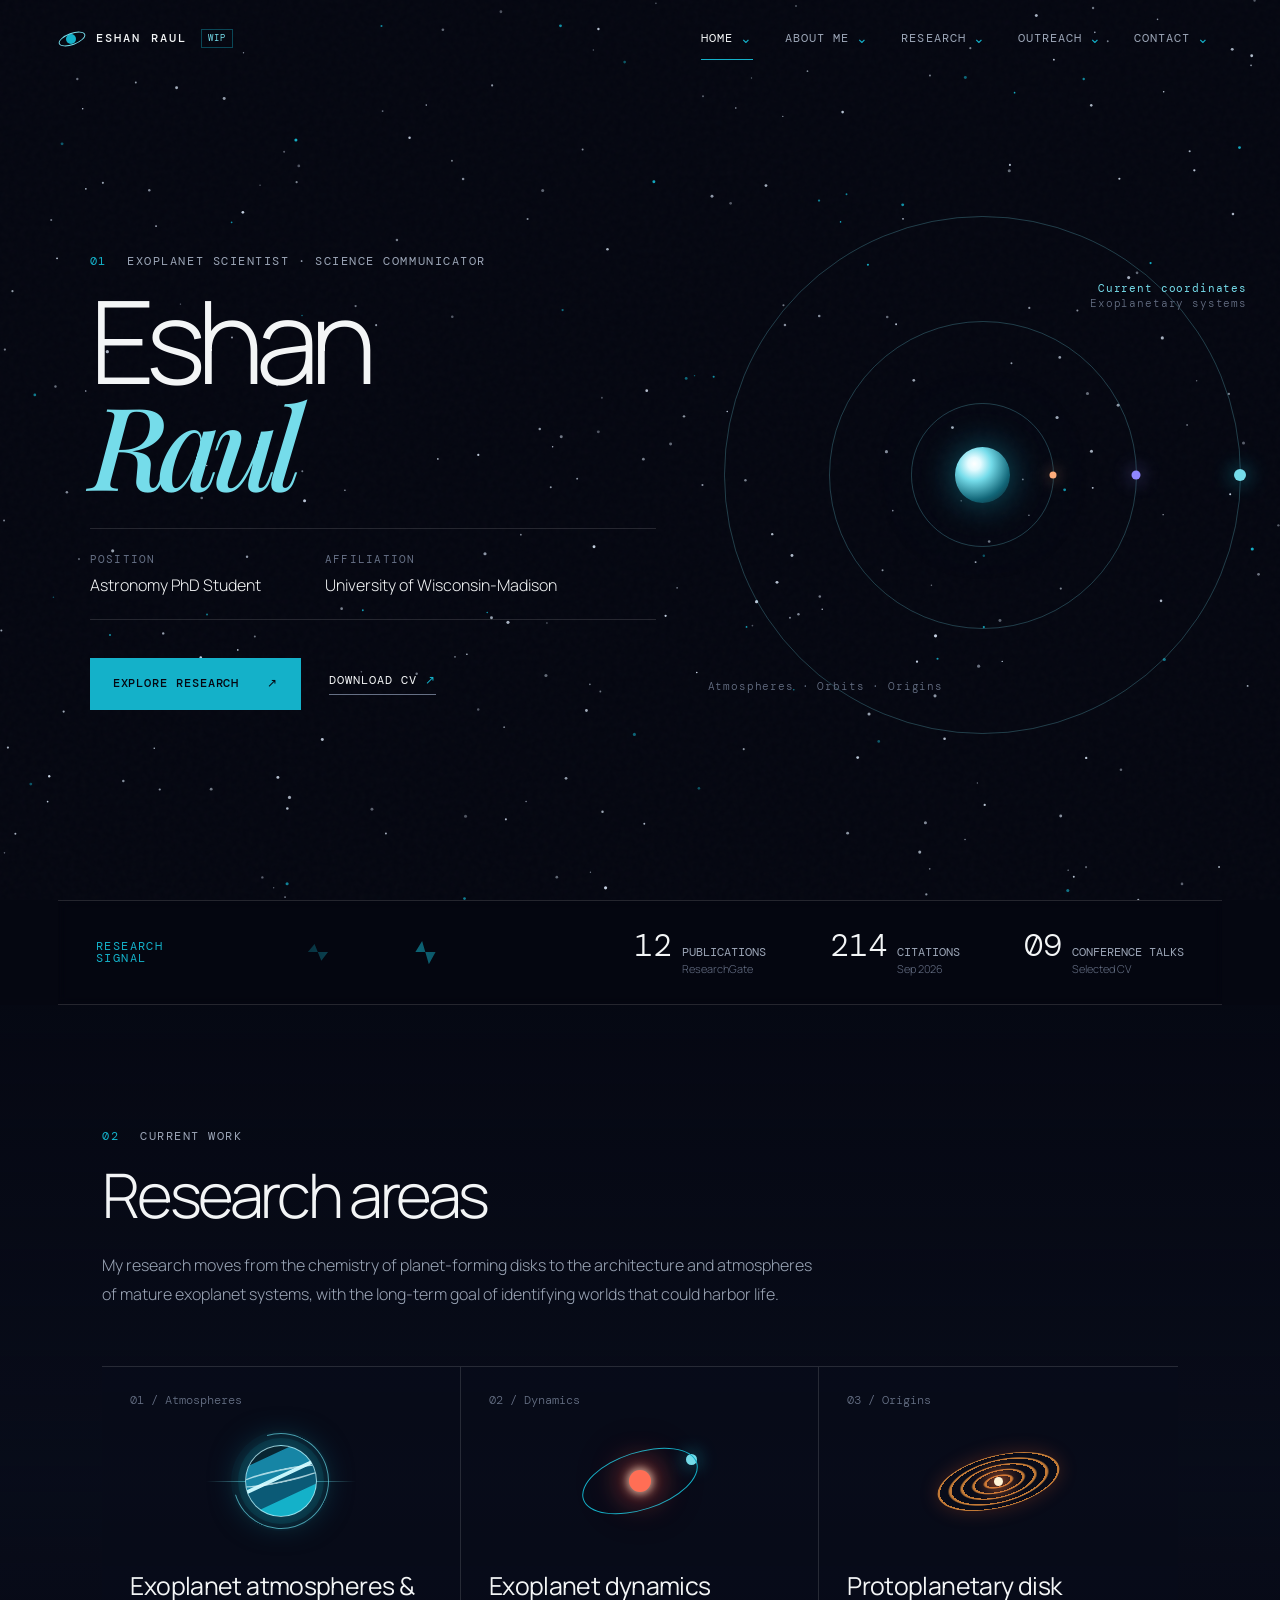
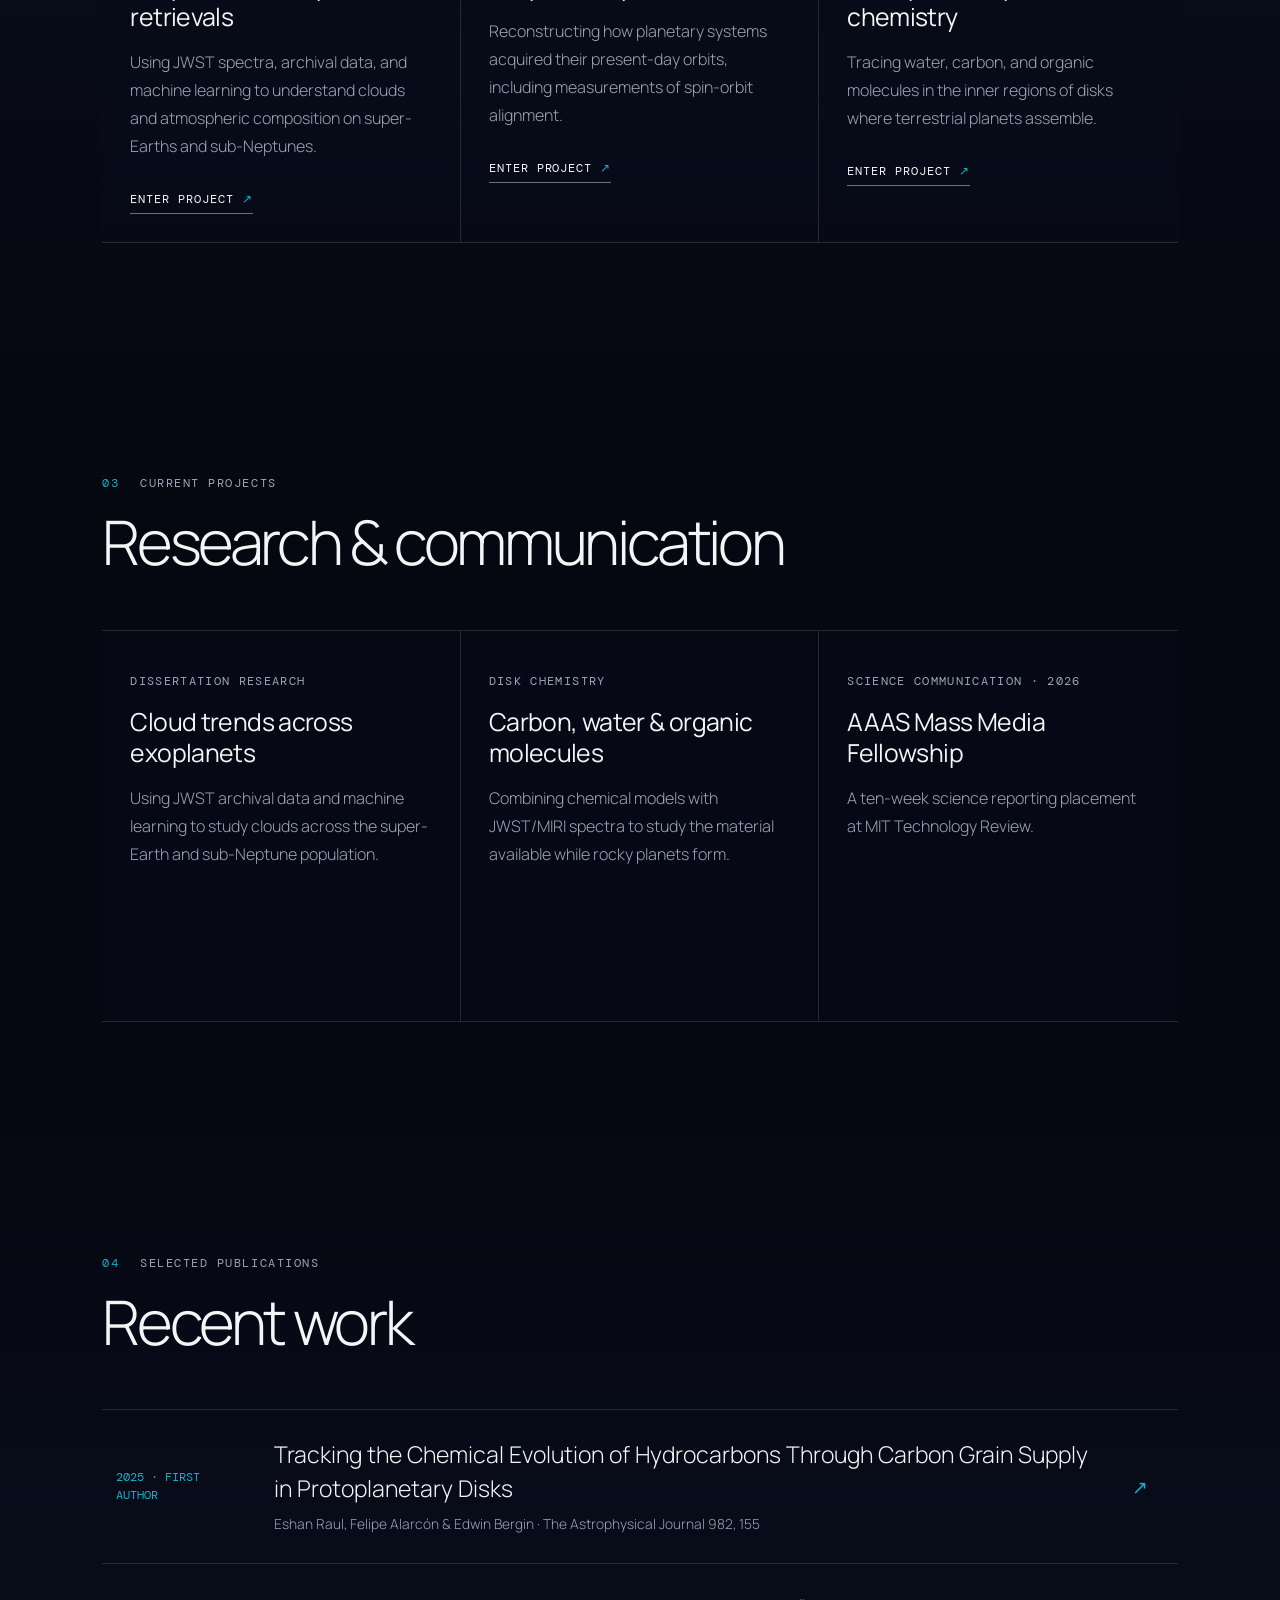
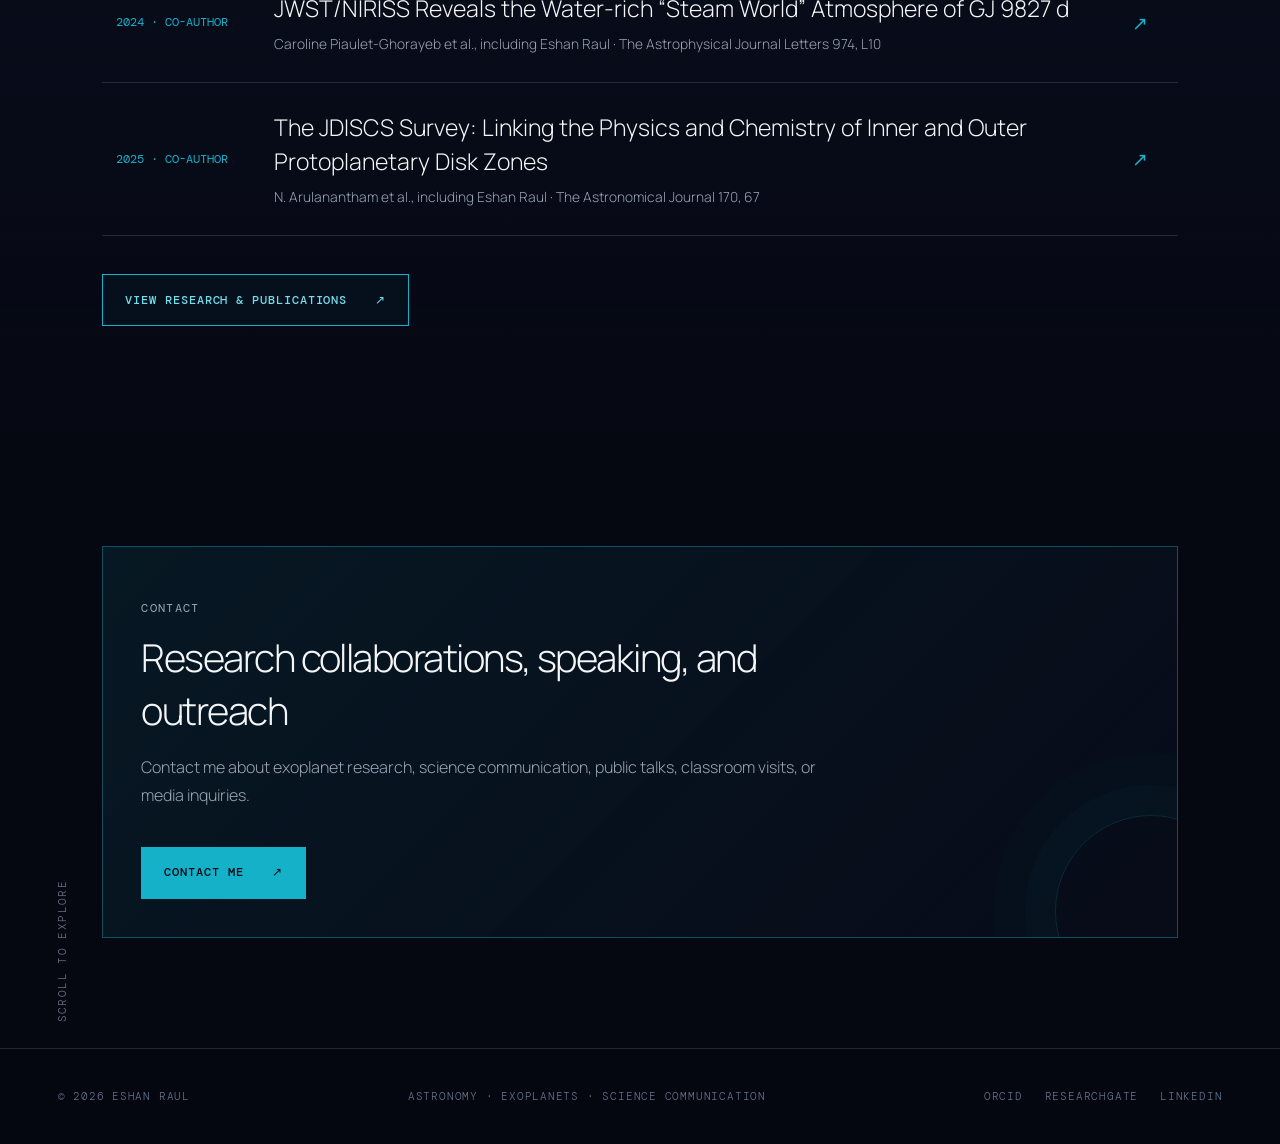
==== commit 88b06e24: "Refine portfolio copy and research visuals" ====
--- a/index.html
+++ b/index.html
@@ -66,7 +66,7 @@
       <div class="section-inner">
         <div class="section-heading reveal">
           <p class="eyebrow"><span>02</span> Current work</p>
-          <h2 class="section-title">Three views of how<br>planets come to be.</h2>
+          <h2 class="section-title">Research areas</h2>
           <p class="body-copy">My research moves from the chemistry of planet-forming disks to the architecture and atmospheres of mature exoplanet systems, with the long-term goal of identifying worlds that could harbor life.</p>
         </div>
 
@@ -99,24 +99,24 @@
     <section class="page-section" id="highlights">
       <div class="section-inner">
         <div class="section-heading reveal">
-          <p class="eyebrow"><span>03</span> Selected highlights</p>
-          <h2 class="section-title">Signals received.</h2>
+          <p class="eyebrow"><span>03</span> Current projects</p>
+          <h2 class="section-title">Research & communication</h2>
         </div>
         <div class="feature-grid">
           <article class="feature-card reveal">
-            <p class="kicker">JWST · Cycle 5</p>
-            <h3>57.6 hours awarded</h3>
-            <p>Co-Investigator on GO 12157, a mid-infrared investigation of water worlds and sub-Neptunes.</p>
+            <p class="kicker">Dissertation research</p>
+            <h3>Cloud trends across exoplanets</h3>
+            <p>Using JWST archival data and machine learning to study clouds across the super-Earth and sub-Neptune population.</p>
           </article>
           <article class="feature-card reveal">
-            <p class="kicker">JWST · Cycle 4</p>
-            <h3>68.5 hours awarded</h3>
-            <p>Co-Investigator on GO 7135, surveying chemistry during the first million years of planet formation.</p>
+            <p class="kicker">Disk chemistry</p>
+            <h3>Carbon, water & organic molecules</h3>
+            <p>Combining chemical models with JWST/MIRI spectra to study the material available while rocky planets form.</p>
           </article>
           <article class="feature-card reveal">
             <p class="kicker">Science communication · 2026</p>
-            <h3>AAAS Mass Media Fellow</h3>
-            <p>Selected for a ten-week reporting placement at MIT Technology Review.</p>
+            <h3>AAAS Mass Media Fellowship</h3>
+            <p>A ten-week science reporting placement at MIT Technology Review.</p>
           </article>
         </div>
       </div>
@@ -154,9 +154,9 @@
     <section class="page-section">
       <div class="section-inner">
         <div class="callout reveal">
-          <p class="kicker">Open channel</p>
-          <h3>Research, public talks, science writing, or a good question about planets.</h3>
-          <p>I welcome conversations with collaborators, journalists, educators, students, and anyone curious about worlds beyond our Solar System.</p>
+          <p class="kicker">Contact</p>
+          <h3>Research collaborations, speaking, and outreach</h3>
+          <p>Contact me about exoplanet research, science communication, public talks, classroom visits, or media inquiries.</p>
           <div class="button-row"><a class="button button-primary" href="contact.html">Contact me <span>↗</span></a></div>
         </div>
       </div>
--- a/styles.css
+++ b/styles.css
@@ -37,8 +37,10 @@
 .site-header { position: fixed; z-index: 20; top: 0; left: 0; right: 0; height: 78px; display: flex; align-items: center; justify-content: space-between; padding: 0 4.5vw; border-bottom: 1px solid transparent; transition: background 0.3s, border-color 0.3s; }
 .site-header.scrolled { background: rgba(5, 7, 17, 0.88); backdrop-filter: blur(20px); border-color: var(--line); }
 .brand { display: flex; align-items: center; gap: 12px; font: 500 0.76rem/1 var(--mono); letter-spacing: 0.18em; }
-.brand-mark { width: 24px; height: 24px; border: 1px solid var(--blue); border-radius: 50%; position: relative; }
-.brand-mark::after { content: ""; position: absolute; top: 9px; left: -5px; width: 32px; height: 9px; border-top: 1px solid var(--blue); border-radius: 50%; transform: rotate(-25deg); }
+.brand-mark { width: 26px; height: 26px; position: relative; flex: 0 0 auto; }
+.brand-mark::before { content: ""; position: absolute; top: 8px; left: 8px; width: 10px; height: 10px; border-radius: 50%; background: var(--blue); }
+.brand-mark::after { content: ""; position: absolute; top: 7px; left: 0; width: 26px; height: 10px; border: 1.4px solid var(--blue-light); border-radius: 50%; transform: rotate(-20deg); }
+.site-status { margin-left: 2px; padding: 4px 6px; color: var(--blue-light); border: 1px solid rgba(20, 177, 201, 0.38); font: 400 0.59rem/1 var(--mono); letter-spacing: 0.08em; }
 .site-nav { display: flex; align-items: stretch; gap: 8px; height: 100%; }
 .nav-group { position: relative; display: flex; align-items: center; }
 .nav-trigger { display: flex; align-items: center; gap: 7px; height: 100%; padding: 0 12px; color: var(--muted); background: transparent; border: 0; cursor: pointer; font: 400 0.72rem/1 var(--mono); letter-spacing: 0.09em; text-transform: uppercase; transition: color 0.2s; }
@@ -125,13 +127,15 @@
 .topic-card:hover, .feature-card:hover, .contact-card:hover { background: rgba(20, 177, 201, 0.06); }
 .card-index { color: var(--faint); font: 300 0.72rem/1 var(--mono); }
 .science-mark { height: 150px; position: relative; display: grid; place-items: center; }
-.science-mark.atmosphere span { width: 70px; height: 70px; border-radius: 50%; background: radial-gradient(circle at 35% 30%, #9feaf4 0, #236c80 38%, #07121c 72%); box-shadow: 0 0 0 8px rgba(20, 177, 201, 0.1), 0 0 0 15px rgba(20, 177, 201, 0.045), 0 0 35px rgba(20, 177, 201, 0.3); }
-.science-mark.atmosphere::after { content: ""; position: absolute; width: 150px; height: 1px; background: linear-gradient(90deg, transparent, var(--blue-light), transparent); }
+.science-mark.atmosphere span { position: relative; z-index: 2; width: 72px; height: 72px; overflow: hidden; border: 1px solid rgba(181, 241, 250, 0.8); border-radius: 50%; background: linear-gradient(155deg, #082531 0 20%, #1685a5 21% 43%, #c6f5fb 44% 47%, #0b5a76 48% 68%, #14b1c9 69% 100%); box-shadow: 0 0 0 7px rgba(20, 177, 201, 0.1), 0 0 0 14px rgba(20, 177, 201, 0.04), 0 0 34px rgba(20, 177, 201, 0.5); }
+.science-mark.atmosphere span::after { content: ""; position: absolute; top: 23px; right: -9px; left: -9px; height: 10px; border-block: 2px solid rgba(225, 250, 253, 0.72); border-radius: 50%; transform: rotate(-12deg); }
+.science-mark.atmosphere::before { content: ""; position: absolute; z-index: 1; width: 94px; height: 94px; border: 1px solid var(--blue-light); border-left-color: transparent; border-radius: 50%; transform: rotate(28deg); opacity: 0.68; }
+.science-mark.atmosphere::after { content: ""; position: absolute; z-index: 0; width: 150px; height: 1px; background: linear-gradient(90deg, transparent, var(--blue-light), transparent); }
 .science-mark.dynamics span { width: 120px; height: 58px; border: 1px solid var(--blue); border-radius: 50%; transform: rotate(-18deg); }
-.science-mark.dynamics::before { content: ""; position: absolute; width: 12px; height: 12px; border-radius: 50%; background: var(--orange); box-shadow: 0 0 18px var(--orange); transform: translate(52px, -22px); }
-.science-mark.dynamics::after { content: ""; position: absolute; width: 24px; height: 24px; border-radius: 50%; background: radial-gradient(circle at 35% 30%, #fff, var(--blue) 38%, #09222c 75%); box-shadow: 0 0 25px rgba(20, 177, 201, 0.5); }
-.science-mark.disk span { width: 125px; height: 125px; border-radius: 50%; background: repeating-radial-gradient(ellipse, rgba(142, 134, 255, 0.7) 0 2px, transparent 4px 12px); transform: rotate(-14deg) scaleY(0.42); box-shadow: 0 0 30px rgba(142, 134, 255, 0.18); }
-.science-mark.disk::after { content: ""; position: absolute; width: 9px; height: 9px; border-radius: 50%; background: #fff; box-shadow: 0 0 18px 6px var(--violet); }
+.science-mark.dynamics::before { content: ""; position: absolute; width: 11px; height: 11px; border-radius: 50%; background: var(--blue-light); box-shadow: 0 0 18px rgba(20, 177, 201, 0.9); transform: translate(52px, -22px); }
+.science-mark.dynamics::after { content: ""; position: absolute; width: 22px; height: 22px; border-radius: 50%; background: #ff6e55; box-shadow: 0 0 9px 2px rgba(255, 226, 199, 0.72), 0 0 28px 8px rgba(255, 78, 62, 0.5), 0 0 58px rgba(255, 78, 62, 0.35); }
+.science-mark.disk span { width: 125px; height: 125px; border-radius: 50%; background: repeating-radial-gradient(ellipse, rgba(246, 153, 63, 0.78) 0 2px, transparent 4px 12px); transform: rotate(-14deg) scaleY(0.42); box-shadow: 0 0 30px rgba(236, 92, 47, 0.24); }
+.science-mark.disk::after { content: ""; position: absolute; width: 9px; height: 9px; border-radius: 50%; background: #fff4d6; box-shadow: 0 0 18px 6px rgba(255, 118, 54, 0.78); }
 .topic-card h2, .topic-card h3, .feature-card h3, .value-card h3, .contact-card h2 { margin: 14px 0 16px; font-size: 1.55rem; font-weight: 400; line-height: 1.25; letter-spacing: -0.025em; }
 .topic-card p, .feature-card p, .value-card p, .contact-card p { color: var(--muted); line-height: 1.75; }
 .topic-card .text-link { margin-top: 16px; }
@@ -179,6 +183,24 @@
 .callout::after { content: ""; position: absolute; right: -70px; bottom: -70px; width: 190px; height: 190px; border: 1px solid rgba(20, 177, 201, 0.18); border-radius: 50%; box-shadow: 0 0 0 30px rgba(20, 177, 201, 0.025), 0 0 0 62px rgba(20, 177, 201, 0.018); }
 .callout h3 { position: relative; z-index: 1; margin: 10px 0 14px; max-width: 720px; font-size: clamp(1.8rem, 3vw, 3rem); font-weight: 300; letter-spacing: -0.04em; }
 .callout p { position: relative; z-index: 1; max-width: 720px; color: var(--muted); line-height: 1.75; }
+
+.media-slot { position: relative; min-height: 220px; margin: 0; display: grid; place-items: center; overflow: hidden; border: 1px dashed rgba(117, 220, 234, 0.34); background: linear-gradient(145deg, rgba(20, 177, 201, 0.055), rgba(9, 13, 27, 0.54)); }
+.media-slot::before, .media-slot::after { content: ""; position: absolute; width: 42px; height: 42px; border-color: rgba(20, 177, 201, 0.34); }
+.media-slot::before { top: 12px; left: 12px; border-top: 1px solid; border-left: 1px solid; }
+.media-slot::after { right: 12px; bottom: 12px; border-right: 1px solid; border-bottom: 1px solid; }
+.media-slot img { width: 100%; height: 100%; object-fit: cover; }
+.media-slot.plot img { object-fit: contain; background: #fff; }
+.media-placeholder { padding: 28px; text-align: center; }
+.media-placeholder span { display: block; color: var(--blue-light); font: 400 0.72rem/1.4 var(--mono); letter-spacing: 0.1em; text-transform: uppercase; }
+.media-placeholder small { display: block; margin-top: 8px; color: var(--faint); font-size: 0.75rem; }
+.portrait-slot { max-width: 360px; margin-top: 34px; aspect-ratio: 4 / 5; }
+.research-media-grid { display: grid; grid-template-columns: minmax(0, 1.35fr) minmax(180px, 0.65fr); gap: 14px; margin: 42px 0 8px; }
+.research-media-grid .media-slot:first-child { aspect-ratio: 16 / 10; }
+.research-media-grid .media-slot:last-child { aspect-ratio: 1; }
+.outreach-media-grid { display: grid; grid-template-columns: 1.25fr 1fr 1fr; gap: 14px; margin-top: 46px; }
+.outreach-media-grid .media-slot { aspect-ratio: 4 / 3; }
+.role-list { position: relative; z-index: 1; display: flex; flex-wrap: wrap; gap: 10px; margin-top: 26px; }
+.role-list span { padding: 10px 12px; color: var(--muted); border: 1px solid var(--line); font-size: 0.82rem; }
 
 .contact-page .contact-grid { grid-template-columns: repeat(3, 1fr); }
 .contact-card { min-height: 320px; display: flex; flex-direction: column; }
@@ -268,3 +290,9 @@
   *, *::before, *::after { animation-duration: 0.01ms !important; animation-iteration-count: 1 !important; transition-duration: 0.01ms !important; }
   .reveal { opacity: 1; transform: none; }
 }
+
+@media (max-width: 760px) {
+  .research-media-grid, .outreach-media-grid { grid-template-columns: 1fr; }
+  .research-media-grid .media-slot:first-child, .research-media-grid .media-slot:last-child, .outreach-media-grid .media-slot { aspect-ratio: 16 / 10; }
+  .site-status { font-size: 0.54rem; }
+}
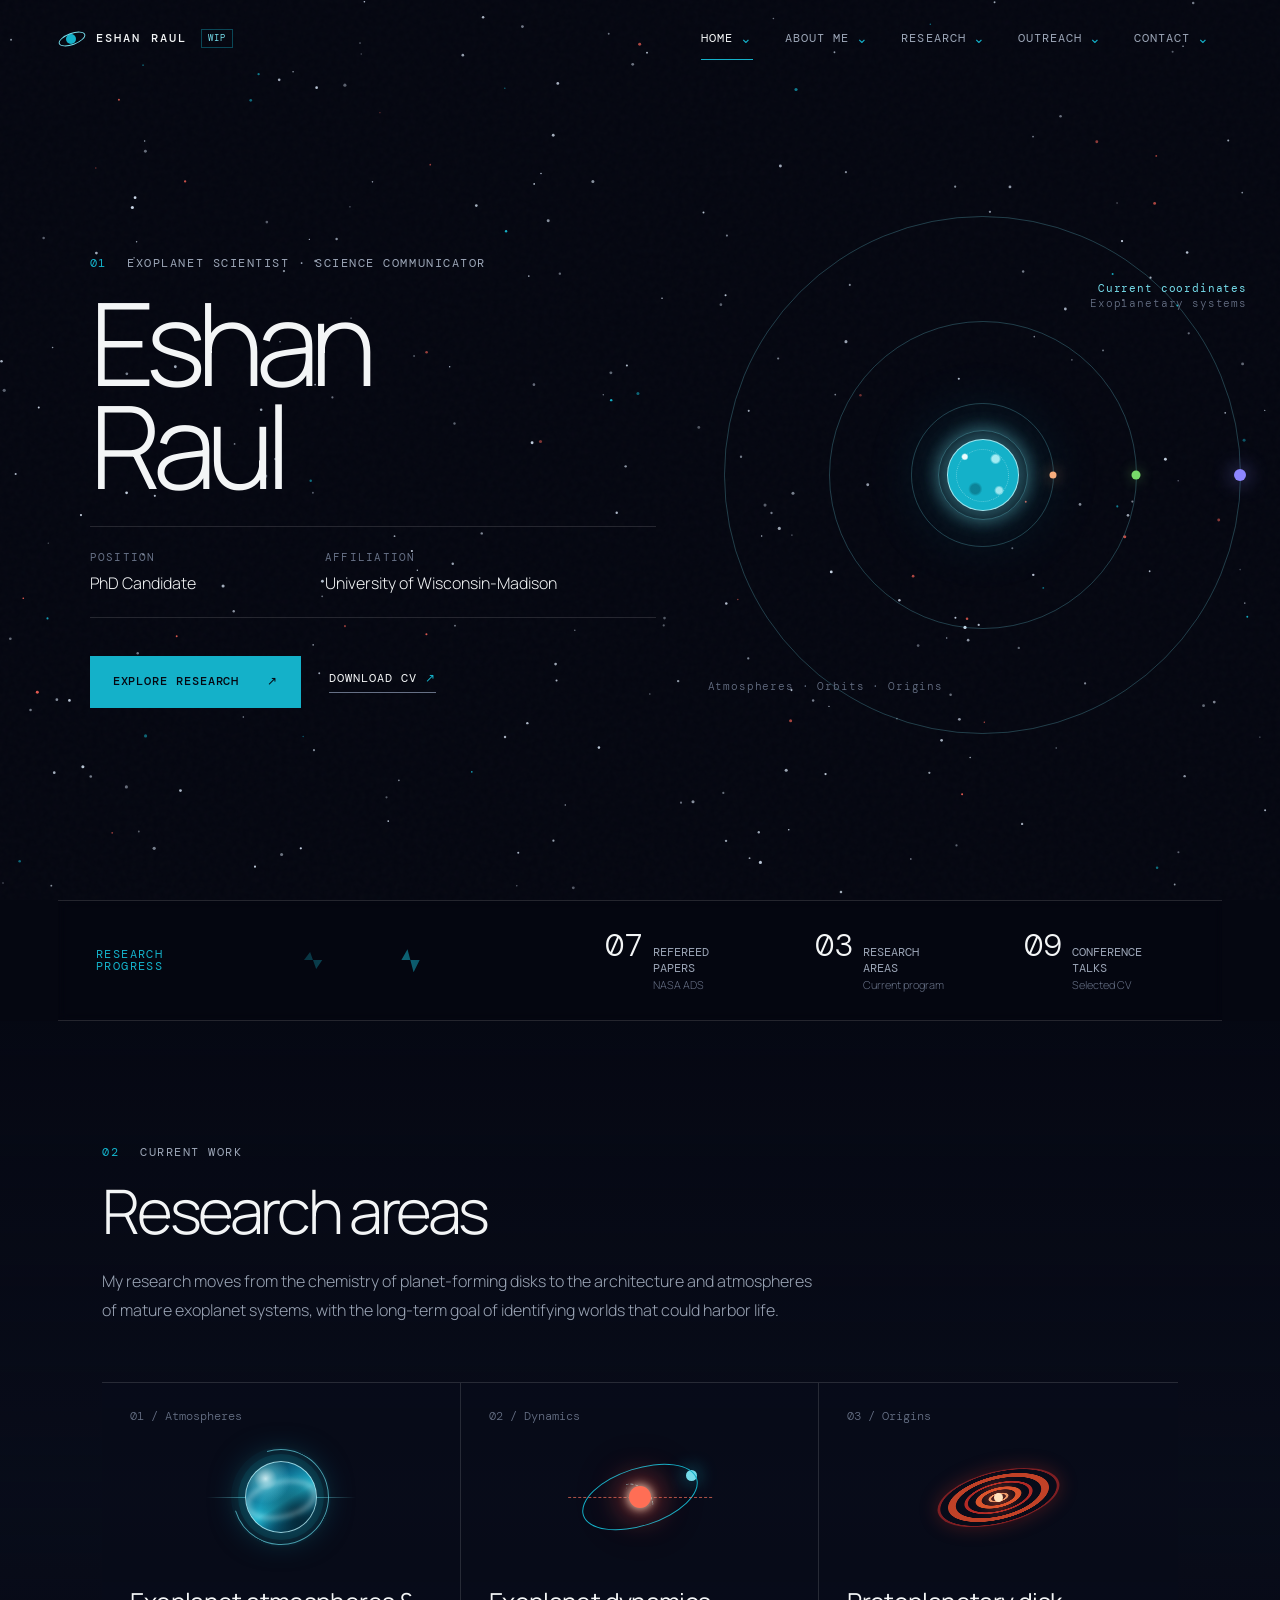
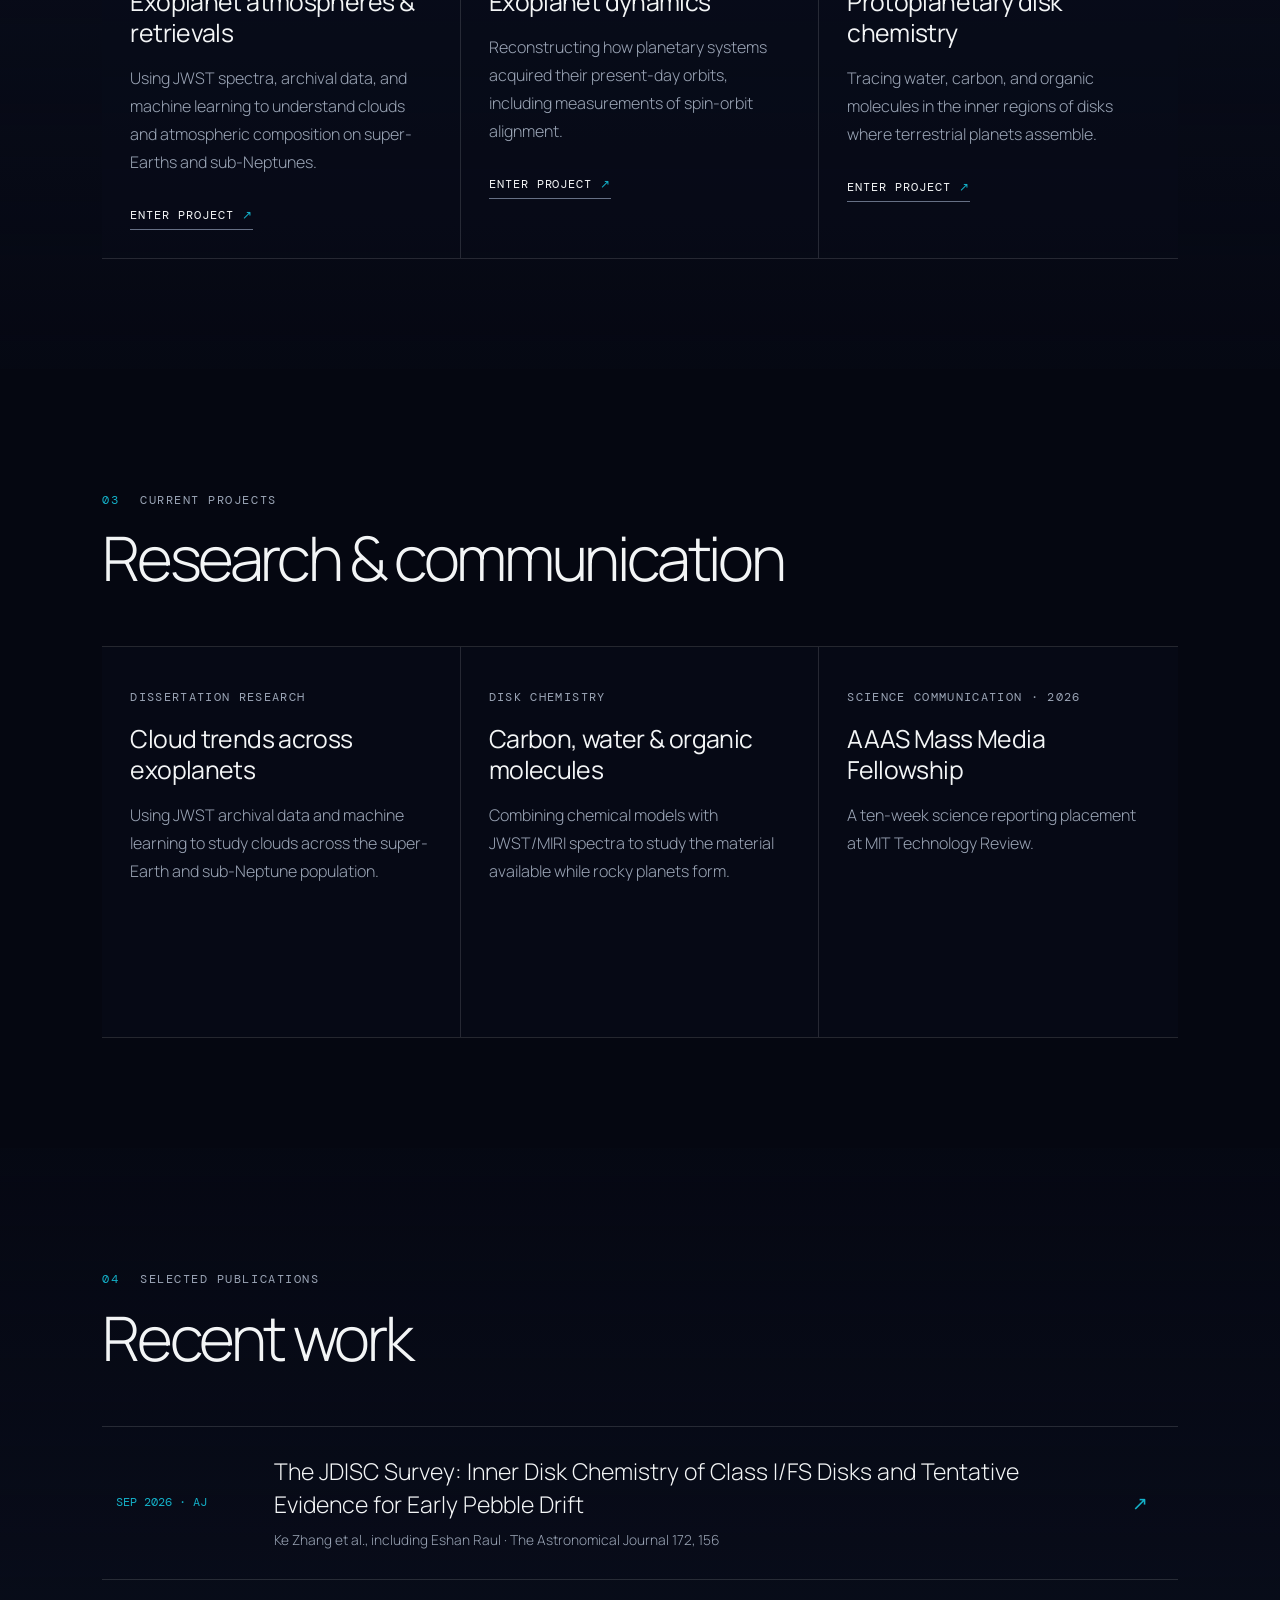
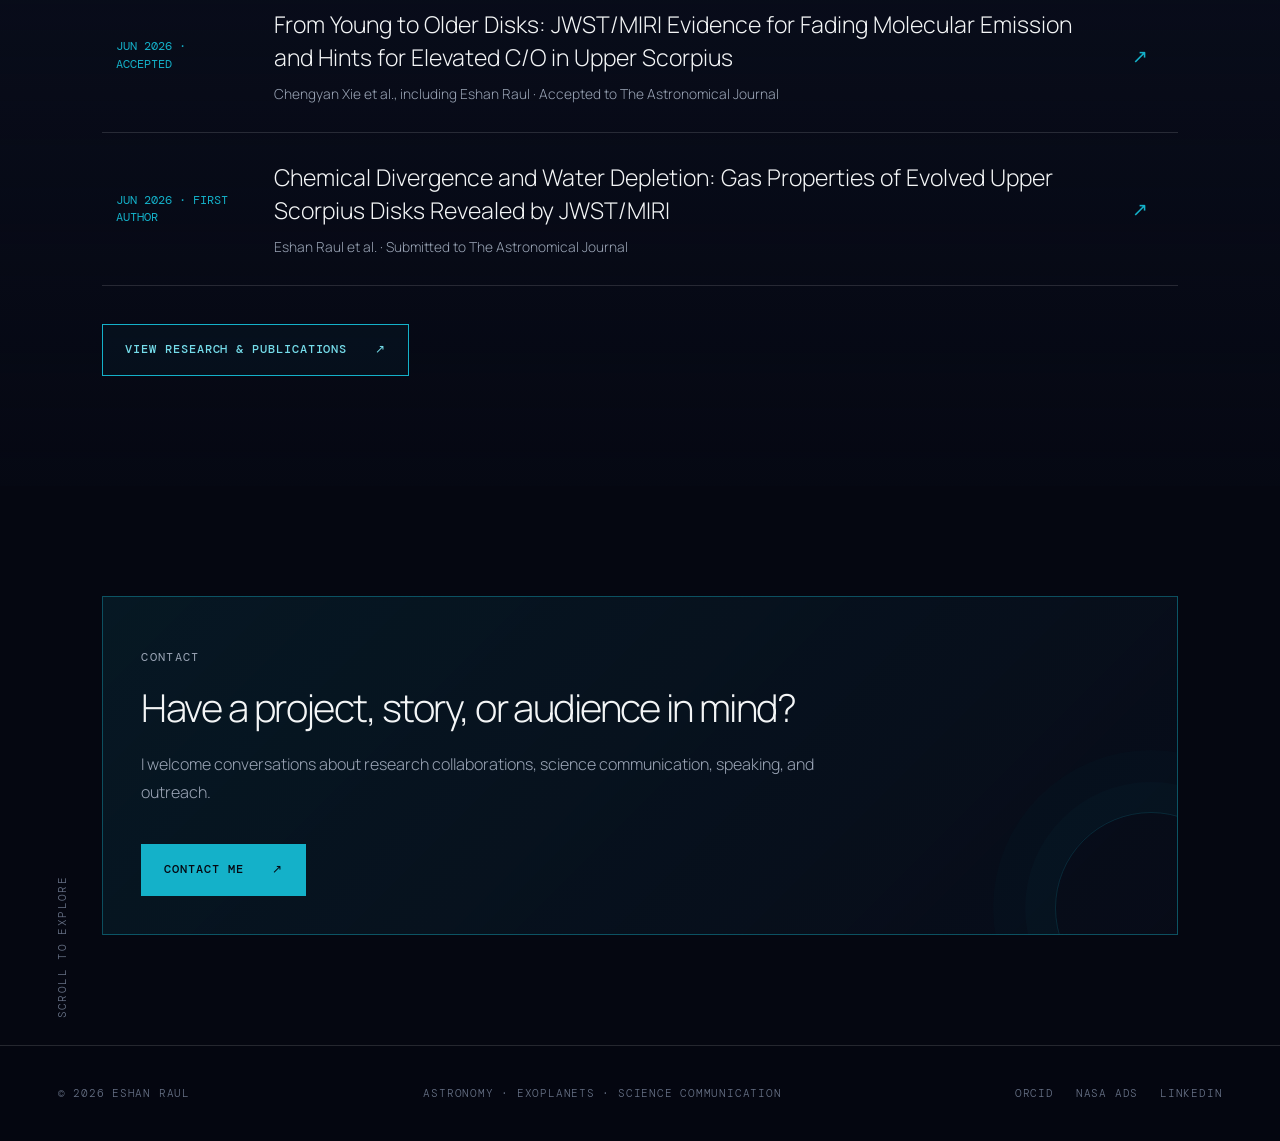
==== commit 70c3f4f3: "Expand portfolio content and refine space visuals" ====
--- a/index.html
+++ b/index.html
@@ -3,7 +3,7 @@
 <head>
   <meta charset="UTF-8">
   <meta name="viewport" content="width=device-width, initial-scale=1">
-  <meta name="description" content="Eshan Raul is an astronomy PhD student at UW-Madison studying exoplanet atmospheres, orbital dynamics, and planet formation.">
+  <meta name="description" content="Eshan Raul is an astronomy PhD candidate at UW-Madison studying exoplanet atmospheres, orbital dynamics, and planet formation.">
   <meta name="theme-color" content="#050711">
   <title>Eshan Raul | Exoplanet Scientist</title>
   <link rel="icon" type="image/svg+xml" href="data:image/svg+xml,%3Csvg xmlns='http://www.w3.org/2000/svg' viewBox='0 0 64 64'%3E%3Ccircle cx='32' cy='32' r='11' fill='%2314b1c9'/%3E%3Cellipse cx='32' cy='32' rx='27' ry='10' fill='none' stroke='%2375dcea' stroke-width='3' transform='rotate(-20 32 32)'/%3E%3C/svg%3E">
@@ -19,11 +19,11 @@
     <section class="home-hero" aria-labelledby="home-title">
       <div class="hero-copy reveal">
         <p class="eyebrow"><span>01</span> Exoplanet scientist · Science communicator</p>
-        <h1 class="display-title" id="home-title">Eshan<br><em>Raul</em></h1>
+        <h1 class="display-title" id="home-title">Eshan<br>Raul</h1>
         <dl class="identity-line">
           <div>
             <dt>Position</dt>
-            <dd>Astronomy PhD Student</dd>
+            <dd>PhD Candidate</dd>
           </div>
           <div>
             <dt>Affiliation</dt>
@@ -50,12 +50,12 @@
     </section>
 
     <section class="metric-strip" aria-label="Academic highlights">
-      <div class="signal">Research signal</div>
-      <a class="metric" href="https://www.researchgate.net/profile/Eshan-Raul" target="_blank" rel="noreferrer">
-        <strong>12</strong><span>Publications</span><small>ResearchGate</small>
+      <div class="signal">Research progress</div>
+      <a class="metric" href="https://ui.adsabs.harvard.edu/search/q=author:%22Raul%2C%20Eshan%22&sort=date%20desc%2C%20bibcode%20desc" target="_blank" rel="noreferrer">
+        <strong>07</strong><span>Refereed papers</span><small>NASA ADS</small>
       </a>
-      <a class="metric" href="https://www.researchgate.net/profile/Eshan-Raul" target="_blank" rel="noreferrer">
-        <strong>214</strong><span>Citations</span><small>Sep 2026</small>
+      <a class="metric" href="research.html">
+        <strong>03</strong><span>Research areas</span><small>Current program</small>
       </a>
       <a class="metric" href="outreach.html#talks">
         <strong>09</strong><span>Conference talks</span><small>Selected CV</small>
@@ -129,19 +129,19 @@
           <h2 class="section-title">Recent work</h2>
         </div>
         <div class="publication-list">
-          <a class="publication reveal" href="https://ui.adsabs.harvard.edu/abs/2025ApJ...982..155R/abstract" target="_blank" rel="noreferrer">
-            <div class="pub-meta">2025 · First author</div>
-            <div><h3>Tracking the Chemical Evolution of Hydrocarbons Through Carbon Grain Supply in Protoplanetary Disks</h3><p>Eshan Raul, Felipe Alarcón & Edwin Bergin · The Astrophysical Journal 982, 155</p></div>
+          <a class="publication reveal" href="https://ui.adsabs.harvard.edu/abs/2026AJ....172..156Z/abstract" target="_blank" rel="noreferrer">
+            <div class="pub-meta">Sep 2026 · AJ</div>
+            <div><h3>The JDISC Survey: Inner Disk Chemistry of Class I/FS Disks and Tentative Evidence for Early Pebble Drift</h3><p>Ke Zhang et al., including Eshan Raul · The Astronomical Journal 172, 156</p></div>
             <span class="pub-arrow">↗</span>
           </a>
-          <a class="publication reveal" href="https://ui.adsabs.harvard.edu/abs/2024ApJ...974L..10P/abstract" target="_blank" rel="noreferrer">
-            <div class="pub-meta">2024 · Co-author</div>
-            <div><h3>JWST/NIRISS Reveals the Water-rich “Steam World” Atmosphere of GJ 9827 d</h3><p>Caroline Piaulet-Ghorayeb et al., including Eshan Raul · The Astrophysical Journal Letters 974, L10</p></div>
+          <a class="publication reveal" href="https://ui.adsabs.harvard.edu/abs/2026arXiv260627477X/abstract" target="_blank" rel="noreferrer">
+            <div class="pub-meta">Jun 2026 · Accepted</div>
+            <div><h3>From Young to Older Disks: JWST/MIRI Evidence for Fading Molecular Emission and Hints for Elevated C/O in Upper Scorpius</h3><p>Chengyan Xie et al., including Eshan Raul · Accepted to The Astronomical Journal</p></div>
             <span class="pub-arrow">↗</span>
           </a>
-          <a class="publication reveal" href="https://ui.adsabs.harvard.edu/abs/2025AJ....170...67A/abstract" target="_blank" rel="noreferrer">
-            <div class="pub-meta">2025 · Co-author</div>
-            <div><h3>The JDISCS Survey: Linking the Physics and Chemistry of Inner and Outer Protoplanetary Disk Zones</h3><p>N. Arulanantham et al., including Eshan Raul · The Astronomical Journal 170, 67</p></div>
+          <a class="publication reveal" href="https://ui.adsabs.harvard.edu/abs/2026arXiv260627476R/abstract" target="_blank" rel="noreferrer">
+            <div class="pub-meta">Jun 2026 · First author</div>
+            <div><h3>Chemical Divergence and Water Depletion: Gas Properties of Evolved Upper Scorpius Disks Revealed by JWST/MIRI</h3><p>Eshan Raul et al. · Submitted to The Astronomical Journal</p></div>
             <span class="pub-arrow">↗</span>
           </a>
         </div>
@@ -155,8 +155,8 @@
       <div class="section-inner">
         <div class="callout reveal">
           <p class="kicker">Contact</p>
-          <h3>Research collaborations, speaking, and outreach</h3>
-          <p>Contact me about exoplanet research, science communication, public talks, classroom visits, or media inquiries.</p>
+          <h3>Have a project, story, or audience in mind?</h3>
+          <p>I welcome conversations about research collaborations, science communication, speaking, and outreach.</p>
           <div class="button-row"><a class="button button-primary" href="contact.html">Contact me <span>↗</span></a></div>
         </div>
       </div>
--- a/styles.css
+++ b/styles.css
@@ -20,7 +20,7 @@
 }
 
 * { box-sizing: border-box; }
-html { scroll-behavior: smooth; background: var(--bg); }
+html { scroll-behavior: smooth; overflow-x: hidden; background: var(--bg); }
 body { margin: 0; min-width: 320px; color: var(--ink); background: transparent; font-family: var(--sans); font-size: 16px; font-weight: 300; overflow-x: hidden; }
 a { color: inherit; text-decoration: none; }
 button { color: inherit; font: inherit; }
@@ -60,6 +60,7 @@
 .display-title { margin: 18px 0 28px; font-size: clamp(4.4rem, 9vw, 9.4rem); font-weight: 300; line-height: 0.9; letter-spacing: -0.075em; }
 .display-title em, .page-title em { color: var(--blue-light); font-family: var(--serif); font-weight: 500; }
 .page-title { margin: 18px 0 25px; max-width: 940px; font-size: clamp(3.2rem, 6.6vw, 7.4rem); font-weight: 300; line-height: 0.96; letter-spacing: -0.065em; }
+.page-title.main-title { color: var(--blue-light); font-family: var(--sans); font-style: normal; }
 .section-title { margin: 18px 0 24px; font-size: clamp(2.5rem, 4.8vw, 5.2rem); font-weight: 300; line-height: 1.02; letter-spacing: -0.055em; }
 .lede { max-width: 720px; color: #bec5cf; font-size: clamp(1.05rem, 1.5vw, 1.28rem); line-height: 1.75; }
 .body-copy { max-width: 720px; color: var(--muted); line-height: 1.85; }
@@ -83,13 +84,16 @@
 .system-shell { position: relative; min-height: 590px; display: grid; place-items: center; }
 .stellar-system { position: relative; width: min(43vw, 570px); aspect-ratio: 1; }
 .orbit-track { position: absolute; border: 1px solid rgba(117, 220, 234, 0.26); border-radius: 50%; animation: orbit-rotation 34s linear infinite; }
-.orbit-track.outer { inset: 3%; animation-duration: 42s; }
-.orbit-track.middle { inset: 22%; animation-duration: 29s; animation-direction: reverse; }
-.orbit-track.inner { inset: 37%; animation-duration: 18s; }
+.orbit-track.outer { inset: 3%; animation-duration: 42s; animation-direction: normal; }
+.orbit-track.middle { inset: 22%; animation-duration: 29s; animation-direction: normal; }
+.orbit-track.inner { inset: 37%; animation-duration: 18s; animation-direction: reverse; }
 .world { position: absolute; top: 50%; left: 100%; width: 12px; height: 12px; border-radius: 50%; background: var(--blue-light); box-shadow: 0 0 20px rgba(20, 177, 201, 0.9); transform: translate(-50%, -50%); }
-.middle .world { width: 9px; height: 9px; background: var(--violet); box-shadow: 0 0 18px rgba(142, 134, 255, 0.8); }
+.outer .world { background: var(--violet); box-shadow: 0 0 20px rgba(142, 134, 255, 0.78); }
+.middle .world { width: 9px; height: 9px; background: #78d96a; box-shadow: 0 0 13px rgba(120, 217, 106, 0.48); }
 .inner .world { width: 7px; height: 7px; background: var(--orange); box-shadow: 0 0 16px rgba(255, 173, 122, 0.8); }
-.central-star { position: absolute; inset: 45%; border-radius: 50%; background: radial-gradient(circle at 35% 30%, #fff 0, #e5fbff 12%, #75dcea 32%, #126678 68%, #07131c 100%); box-shadow: 0 0 34px rgba(20, 177, 201, 0.45), 0 0 110px rgba(20, 177, 201, 0.16); }
+.central-star { position: absolute; inset: 43.5%; border: 1px solid rgba(213, 250, 253, 0.72); border-radius: 50%; background-color: #14b1c9; background-image: radial-gradient(circle at 24% 24%, rgba(244, 255, 255, 0.96) 0 3%, transparent 5%), radial-gradient(circle at 68% 27%, rgba(185, 245, 250, 0.86) 0 5%, transparent 8%), radial-gradient(circle at 39% 70%, rgba(4, 83, 99, 0.48) 0 7%, transparent 11%), radial-gradient(circle at 73% 72%, rgba(219, 252, 254, 0.7) 0 4%, transparent 7%), linear-gradient(#14b1c9, #14b1c9); box-shadow: 0 0 24px 5px rgba(117, 220, 234, 0.42), 0 0 70px 18px rgba(20, 177, 201, 0.16); }
+.central-star::before { content: ""; position: absolute; inset: -15%; border: 1px solid rgba(117, 220, 234, 0.3); border-radius: 50%; box-shadow: 0 0 16px rgba(117, 220, 234, 0.24); }
+.central-star::after { content: ""; position: absolute; inset: 12%; border: 1px dotted rgba(228, 253, 255, 0.5); border-radius: 50%; transform: rotate(-24deg); opacity: 0.7; }
 .system-axis, .system-label { position: absolute; color: var(--faint); font: 300 0.66rem/1.4 var(--mono); letter-spacing: 0.08em; }
 .system-axis { left: 0; bottom: 10%; }
 .system-label { top: 15%; right: 2%; text-align: right; }
@@ -127,15 +131,17 @@
 .topic-card:hover, .feature-card:hover, .contact-card:hover { background: rgba(20, 177, 201, 0.06); }
 .card-index { color: var(--faint); font: 300 0.72rem/1 var(--mono); }
 .science-mark { height: 150px; position: relative; display: grid; place-items: center; }
-.science-mark.atmosphere span { position: relative; z-index: 2; width: 72px; height: 72px; overflow: hidden; border: 1px solid rgba(181, 241, 250, 0.8); border-radius: 50%; background: linear-gradient(155deg, #082531 0 20%, #1685a5 21% 43%, #c6f5fb 44% 47%, #0b5a76 48% 68%, #14b1c9 69% 100%); box-shadow: 0 0 0 7px rgba(20, 177, 201, 0.1), 0 0 0 14px rgba(20, 177, 201, 0.04), 0 0 34px rgba(20, 177, 201, 0.5); }
-.science-mark.atmosphere span::after { content: ""; position: absolute; top: 23px; right: -9px; left: -9px; height: 10px; border-block: 2px solid rgba(225, 250, 253, 0.72); border-radius: 50%; transform: rotate(-12deg); }
+.science-mark.atmosphere span { position: relative; z-index: 2; width: 72px; height: 72px; overflow: hidden; border: 1px solid rgba(181, 241, 250, 0.8); border-radius: 50%; background: radial-gradient(circle at 28% 24%, rgba(229, 253, 255, 0.88) 0, rgba(111, 221, 235, 0.42) 16%, transparent 34%), radial-gradient(ellipse at 72% 76%, rgba(2, 23, 36, 0.82) 0, transparent 52%), linear-gradient(148deg, #062436 0%, #0b6688 30%, #20b4cf 56%, #0b6c8c 73%, #041824 100%); box-shadow: 0 0 0 7px rgba(20, 177, 201, 0.1), 0 0 0 14px rgba(20, 177, 201, 0.04), 0 0 34px rgba(20, 177, 201, 0.5); }
+.science-mark.atmosphere span::after { content: ""; position: absolute; inset: 13px -14px 8px; border-radius: 50%; background: radial-gradient(ellipse at center, transparent 40%, rgba(219, 250, 253, 0.42) 51%, rgba(20, 177, 201, 0.14) 58%, transparent 68%); filter: blur(2px); transform: rotate(-12deg); }
 .science-mark.atmosphere::before { content: ""; position: absolute; z-index: 1; width: 94px; height: 94px; border: 1px solid var(--blue-light); border-left-color: transparent; border-radius: 50%; transform: rotate(28deg); opacity: 0.68; }
 .science-mark.atmosphere::after { content: ""; position: absolute; z-index: 0; width: 150px; height: 1px; background: linear-gradient(90deg, transparent, var(--blue-light), transparent); }
-.science-mark.dynamics span { width: 120px; height: 58px; border: 1px solid var(--blue); border-radius: 50%; transform: rotate(-18deg); }
+.science-mark.dynamics span { position: relative; width: 120px; height: 58px; border: 1px solid var(--blue); border-radius: 50%; transform: rotate(-18deg); }
+.science-mark.dynamics span::before { content: ""; position: absolute; top: 50%; left: -13px; width: 144px; border-top: 1px dashed rgba(255, 118, 95, 0.68); transform: rotate(18deg); transform-origin: center; }
+.science-mark.dynamics span::after { content: ""; position: absolute; top: 13px; left: 47px; width: 24px; height: 24px; border-top: 1px dashed rgba(117, 220, 234, 0.78); border-right: 1px dashed rgba(117, 220, 234, 0.78); border-radius: 0 100% 0 0; transform: rotate(10deg); }
 .science-mark.dynamics::before { content: ""; position: absolute; width: 11px; height: 11px; border-radius: 50%; background: var(--blue-light); box-shadow: 0 0 18px rgba(20, 177, 201, 0.9); transform: translate(52px, -22px); }
 .science-mark.dynamics::after { content: ""; position: absolute; width: 22px; height: 22px; border-radius: 50%; background: #ff6e55; box-shadow: 0 0 9px 2px rgba(255, 226, 199, 0.72), 0 0 28px 8px rgba(255, 78, 62, 0.5), 0 0 58px rgba(255, 78, 62, 0.35); }
-.science-mark.disk span { width: 125px; height: 125px; border-radius: 50%; background: repeating-radial-gradient(ellipse, rgba(246, 153, 63, 0.78) 0 2px, transparent 4px 12px); transform: rotate(-14deg) scaleY(0.42); box-shadow: 0 0 30px rgba(236, 92, 47, 0.24); }
-.science-mark.disk::after { content: ""; position: absolute; width: 9px; height: 9px; border-radius: 50%; background: #fff4d6; box-shadow: 0 0 18px 6px rgba(255, 118, 54, 0.78); }
+.science-mark.disk span { width: 125px; height: 125px; border-radius: 50%; background: radial-gradient(ellipse at center, transparent 0 8%, rgba(255, 196, 138, 0.94) 9% 11%, transparent 12% 19%, rgba(240, 94, 48, 0.9) 20% 26%, transparent 27% 35%, rgba(197, 45, 39, 0.9) 36% 39%, transparent 40% 49%, rgba(239, 79, 43, 0.8) 50% 58%, transparent 59% 67%, rgba(169, 37, 38, 0.74) 68% 72%, transparent 73% 100%); transform: rotate(-14deg) scaleY(0.42); box-shadow: 0 0 30px rgba(205, 53, 39, 0.3); }
+.science-mark.disk::after { content: ""; position: absolute; width: 9px; height: 9px; border-radius: 50%; background: #ffe2bd; box-shadow: 0 0 18px 6px rgba(239, 79, 43, 0.76); }
 .topic-card h2, .topic-card h3, .feature-card h3, .value-card h3, .contact-card h2 { margin: 14px 0 16px; font-size: 1.55rem; font-weight: 400; line-height: 1.25; letter-spacing: -0.025em; }
 .topic-card p, .feature-card p, .value-card p, .contact-card p { color: var(--muted); line-height: 1.75; }
 .topic-card .text-link { margin-top: 16px; }
@@ -199,6 +205,21 @@
 .research-media-grid .media-slot:last-child { aspect-ratio: 1; }
 .outreach-media-grid { display: grid; grid-template-columns: 1.25fr 1fr 1fr; gap: 14px; margin-top: 46px; }
 .outreach-media-grid .media-slot { aspect-ratio: 4 / 3; }
+.section-photo-grid { display: grid; grid-template-columns: minmax(0, 1.45fr) minmax(220px, 0.55fr); gap: 14px; margin-top: 54px; }
+.section-photo-grid.three-up { grid-template-columns: repeat(3, minmax(0, 1fr)); }
+.section-photo-grid.compact { position: relative; z-index: 1; width: 100%; max-width: 860px; min-width: 0; margin-top: 30px; }
+.section-photo-grid.compact .media-slot { width: 100%; min-width: 0; }
+.section-photo-grid .media-slot { aspect-ratio: 4 / 3; }
+.section-photo-grid .media-slot.wide { aspect-ratio: 16 / 9; }
+.interest-grid { display: grid; grid-template-columns: repeat(3, minmax(0, 1fr)); gap: 14px; }
+.interest-photo { aspect-ratio: 4 / 5; }
+.subsection-divider { display: flex; align-items: center; gap: clamp(18px, 4vw, 44px); margin: 82px 0 34px; color: var(--blue-light); font: 400 clamp(1rem, 1.5vw, 1.28rem)/1 var(--mono); letter-spacing: 0.1em; text-transform: uppercase; }
+.subsection-divider::before, .subsection-divider::after { content: ""; flex: 1; height: 1px; background: linear-gradient(90deg, transparent, var(--line-bright)); }
+.subsection-divider::after { background: linear-gradient(90deg, var(--line-bright), transparent); }
+.testimonial-grid { display: grid; grid-template-columns: repeat(2, minmax(0, 1fr)); gap: 14px; }
+.testimonial-placeholder { min-height: 180px; margin: 0; padding: 30px; display: flex; flex-direction: column; justify-content: space-between; border: 1px dashed rgba(117, 220, 234, 0.3); background: rgba(9, 13, 27, 0.42); }
+.testimonial-placeholder p { margin: 0; color: var(--muted); font-size: 1.1rem; line-height: 1.65; }
+.testimonial-placeholder cite { margin-top: 28px; color: var(--faint); font: normal 400 0.68rem/1.4 var(--mono); letter-spacing: 0.08em; text-transform: uppercase; }
 .role-list { position: relative; z-index: 1; display: flex; flex-wrap: wrap; gap: 10px; margin-top: 26px; }
 .role-list span { padding: 10px 12px; color: var(--muted); border: 1px solid var(--line); font-size: 0.82rem; }
 
@@ -225,6 +246,7 @@
   .signal { grid-column: 1 / -1; }
   .signal::after { width: 60vw; }
   .topic-grid, .feature-grid, .value-grid { grid-template-columns: 1fr; }
+  .interest-grid { grid-template-columns: repeat(2, minmax(0, 1fr)); }
   .topic-card, .feature-card, .value-card { min-height: 0; border-right: 0; border-bottom: 1px solid var(--line); }
   .topic-card:last-child, .feature-card:last-child, .value-card:last-child { border-bottom: 0; }
 }
@@ -292,7 +314,9 @@
 }
 
 @media (max-width: 760px) {
-  .research-media-grid, .outreach-media-grid { grid-template-columns: 1fr; }
-  .research-media-grid .media-slot:first-child, .research-media-grid .media-slot:last-child, .outreach-media-grid .media-slot { aspect-ratio: 16 / 10; }
+  .research-media-grid, .outreach-media-grid, .section-photo-grid, .section-photo-grid.three-up, .interest-grid, .testimonial-grid { grid-template-columns: 1fr; }
+  .research-media-grid .media-slot:first-child, .research-media-grid .media-slot:last-child, .outreach-media-grid .media-slot, .section-photo-grid .media-slot, .section-photo-grid .media-slot.wide { aspect-ratio: 16 / 10; }
+  .interest-photo { aspect-ratio: 4 / 3; }
+  .subsection-divider { margin-top: 64px; }
   .site-status { font-size: 0.54rem; }
 }
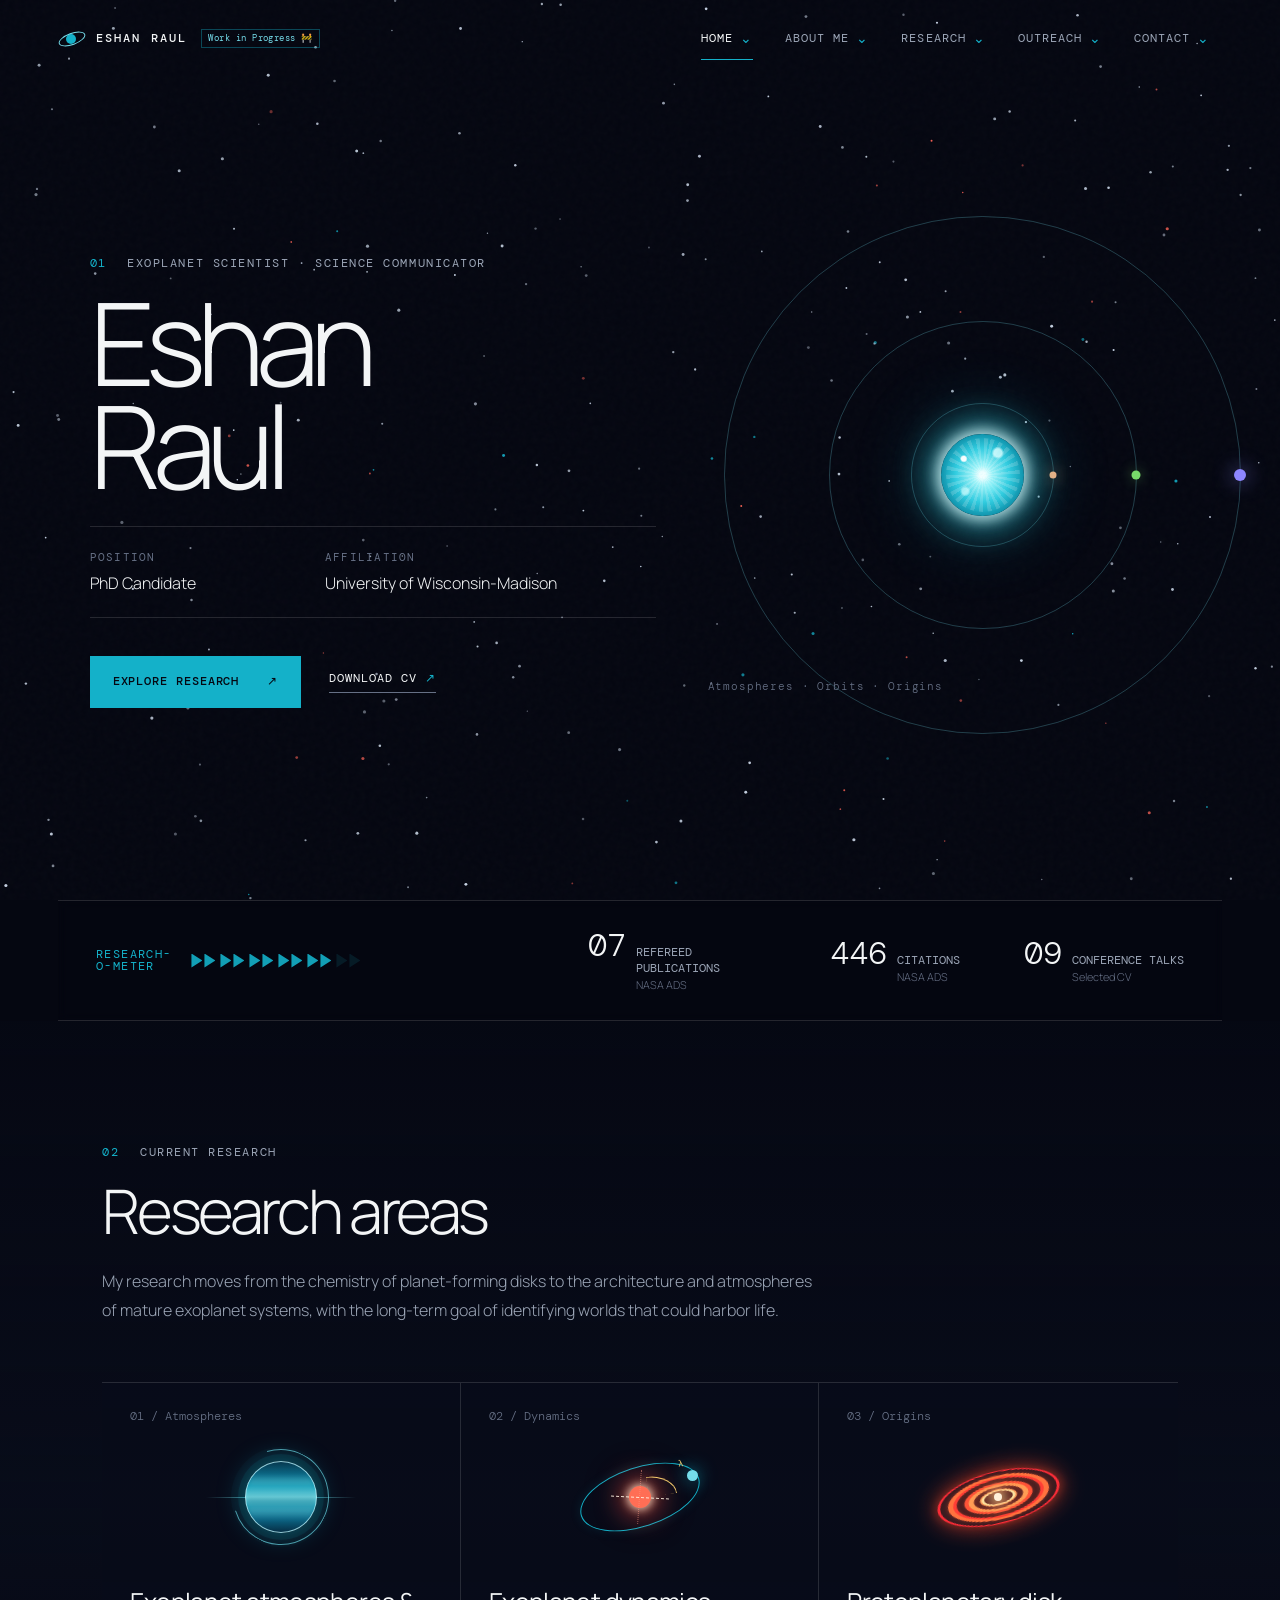
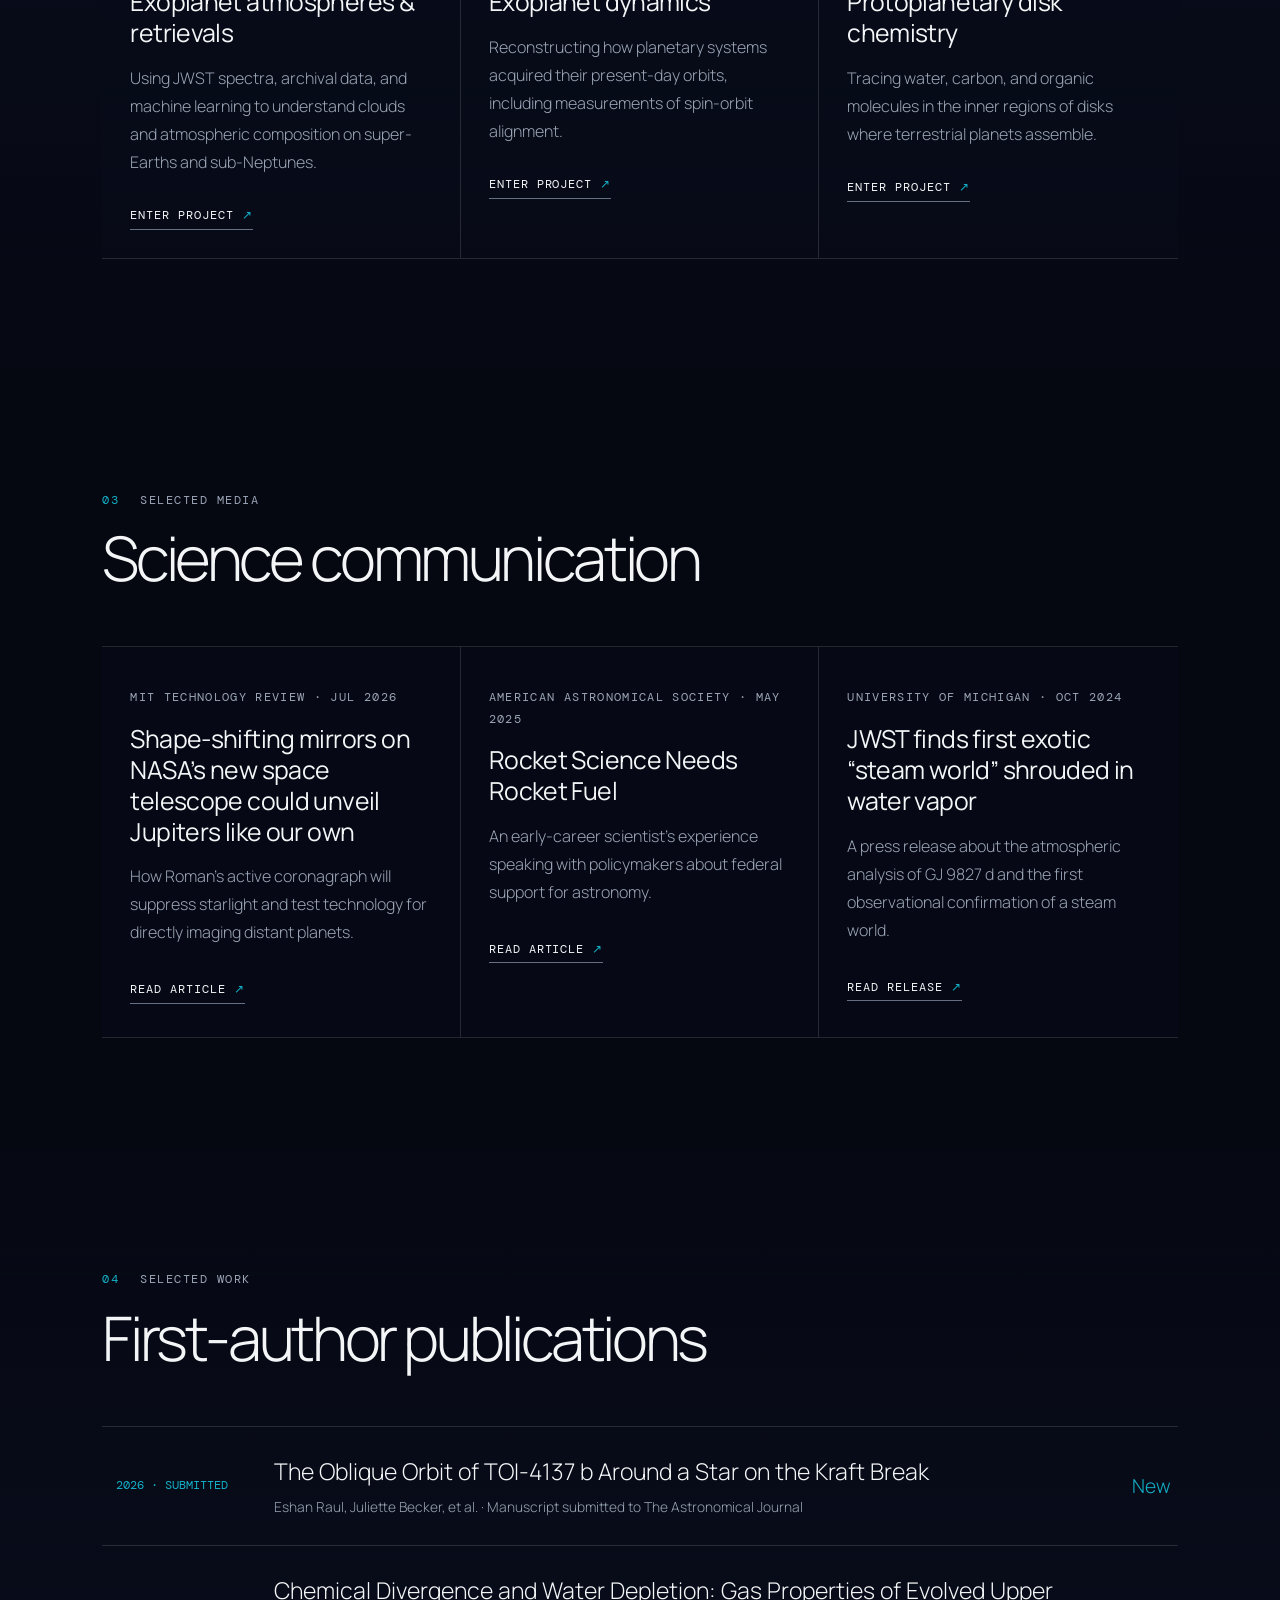
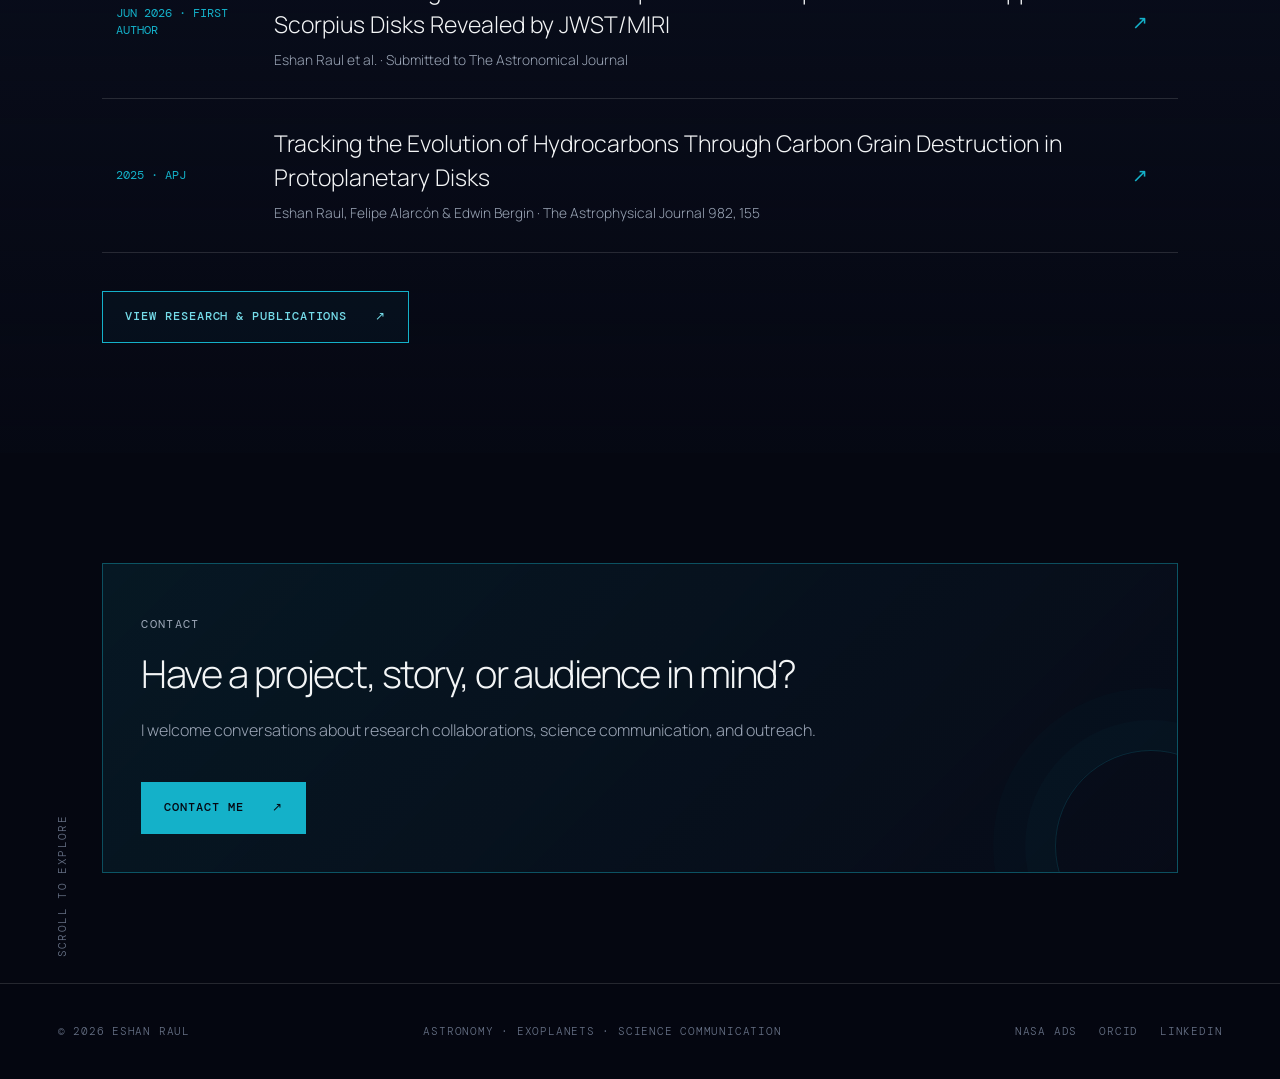
==== commit 78b369ae: "Refine research visuals and expand academic path" ====
--- a/index.html
+++ b/index.html
@@ -5,7 +5,7 @@
   <meta name="viewport" content="width=device-width, initial-scale=1">
   <meta name="description" content="Eshan Raul is an astronomy PhD candidate at UW-Madison studying exoplanet atmospheres, orbital dynamics, and planet formation.">
   <meta name="theme-color" content="#050711">
-  <title>Eshan Raul | Exoplanet Scientist</title>
+  <title>Eshan Raul | Exoplanet Researcher</title>
   <link rel="icon" type="image/svg+xml" href="data:image/svg+xml,%3Csvg xmlns='http://www.w3.org/2000/svg' viewBox='0 0 64 64'%3E%3Ccircle cx='32' cy='32' r='11' fill='%2314b1c9'/%3E%3Cellipse cx='32' cy='32' rx='27' ry='10' fill='none' stroke='%2375dcea' stroke-width='3' transform='rotate(-20 32 32)'/%3E%3C/svg%3E">
   <link rel="stylesheet" href="styles.css">
   <script src="script.js" defer></script>
@@ -42,7 +42,6 @@
           <div class="orbit-track middle"><span class="world"></span></div>
           <div class="orbit-track inner"><span class="world"></span></div>
           <div class="central-star"></div>
-          <div class="system-label"><strong>Current coordinates</strong>Exoplanetary systems</div>
           <div class="system-axis">Atmospheres · Orbits · Origins</div>
         </div>
       </div>
@@ -50,12 +49,12 @@
     </section>
 
     <section class="metric-strip" aria-label="Academic highlights">
-      <div class="signal">Research progress</div>
+      <div class="signal">Research-o-meter<span class="signal-loader" aria-hidden="true"><i></i><i></i><i></i><i></i><i class="is-current"></i><i class="is-queued"></i></span></div>
       <a class="metric" href="https://ui.adsabs.harvard.edu/search/q=author:%22Raul%2C%20Eshan%22&sort=date%20desc%2C%20bibcode%20desc" target="_blank" rel="noreferrer">
-        <strong>07</strong><span>Refereed papers</span><small>NASA ADS</small>
+        <strong>07</strong><span>Refereed publications</span><small>NASA ADS</small>
       </a>
-      <a class="metric" href="research.html">
-        <strong>03</strong><span>Research areas</span><small>Current program</small>
+      <a class="metric" href="https://ui.adsabs.harvard.edu/search/q=author:%22Raul%2C%20Eshan%22&sort=date%20desc%2C%20bibcode%20desc" target="_blank" rel="noreferrer">
+        <strong>446</strong><span>Citations</span><small>NASA ADS</small>
       </a>
       <a class="metric" href="outreach.html#talks">
         <strong>09</strong><span>Conference talks</span><small>Selected CV</small>
@@ -65,7 +64,7 @@
     <section class="page-section tint" id="current-work">
       <div class="section-inner">
         <div class="section-heading reveal">
-          <p class="eyebrow"><span>02</span> Current work</p>
+          <p class="eyebrow"><span>02</span> Current research</p>
           <h2 class="section-title">Research areas</h2>
           <p class="body-copy">My research moves from the chemistry of planet-forming disks to the architecture and atmospheres of mature exoplanet systems, with the long-term goal of identifying worlds that could harbor life.</p>
         </div>
@@ -73,14 +72,14 @@
         <div class="topic-grid">
           <article class="topic-card reveal">
             <div class="card-index">01 / Atmospheres</div>
-            <div class="science-mark atmosphere" aria-hidden="true"><span></span></div>
+            <div class="science-mark atmosphere atmosphere-a" aria-hidden="true"><span></span></div>
             <h2>Exoplanet atmospheres & retrievals</h2>
             <p>Using JWST spectra, archival data, and machine learning to understand clouds and atmospheric composition on super-Earths and sub-Neptunes.</p>
             <a class="text-link" href="research-atmospheres.html">Enter project <span>↗</span></a>
           </article>
           <article class="topic-card reveal">
             <div class="card-index">02 / Dynamics</div>
-            <div class="science-mark dynamics" aria-hidden="true"><span></span></div>
+            <div class="science-mark dynamics" aria-hidden="true"><span class="dynamics-orbit"></span><span class="dynamics-equator"></span><span class="dynamics-angle"></span><span class="dynamics-planet"></span><span class="dynamics-star"></span></div>
             <h2>Exoplanet dynamics</h2>
             <p>Reconstructing how planetary systems acquired their present-day orbits, including measurements of spin-orbit alignment.</p>
             <a class="text-link" href="research-dynamics.html">Enter project <span>↗</span></a>
@@ -99,25 +98,28 @@
     <section class="page-section" id="highlights">
       <div class="section-inner">
         <div class="section-heading reveal">
-          <p class="eyebrow"><span>03</span> Current projects</p>
-          <h2 class="section-title">Research & communication</h2>
+          <p class="eyebrow"><span>03</span> Selected media</p>
+          <h2 class="section-title">Science communication</h2>
         </div>
         <div class="feature-grid">
-          <article class="feature-card reveal">
-            <p class="kicker">Dissertation research</p>
-            <h3>Cloud trends across exoplanets</h3>
-            <p>Using JWST archival data and machine learning to study clouds across the super-Earth and sub-Neptune population.</p>
-          </article>
-          <article class="feature-card reveal">
-            <p class="kicker">Disk chemistry</p>
-            <h3>Carbon, water & organic molecules</h3>
-            <p>Combining chemical models with JWST/MIRI spectra to study the material available while rocky planets form.</p>
-          </article>
-          <article class="feature-card reveal">
-            <p class="kicker">Science communication · 2026</p>
-            <h3>AAAS Mass Media Fellowship</h3>
-            <p>A ten-week science reporting placement at MIT Technology Review.</p>
-          </article>
+          <a class="feature-card reveal" href="https://www.technologyreview.com/2026/07/22/1140701/shape-shifting-mirrors-roman-space-telescope/" target="_blank" rel="noreferrer">
+            <p class="kicker">MIT Technology Review · Jul 2026</p>
+            <h3>Shape-shifting mirrors on NASA’s new space telescope could unveil Jupiters like our own</h3>
+            <p>How Roman’s active coronagraph will suppress starlight and test technology for directly imaging distant planets.</p>
+            <span class="text-link">Read article <span>↗</span></span>
+          </a>
+          <a class="feature-card reveal" href="https://aas.org/posts/news/2025/05/rocket-science-needs-rocket-fuel-early-scientists-experience-hill" target="_blank" rel="noreferrer">
+            <p class="kicker">American Astronomical Society · May 2025</p>
+            <h3>Rocket Science Needs Rocket Fuel</h3>
+            <p>An early-career scientist’s experience speaking with policymakers about federal support for astronomy.</p>
+            <span class="text-link">Read article <span>↗</span></span>
+          </a>
+          <a class="feature-card reveal" href="https://news.umich.edu/jwst-finds-first-exotic-steam-world-shrouded-in-water-vapor/" target="_blank" rel="noreferrer">
+            <p class="kicker">University of Michigan · Oct 2024</p>
+            <h3>JWST finds first exotic “steam world” shrouded in water vapor</h3>
+            <p>A press release about the atmospheric analysis of GJ 9827 d and the first observational confirmation of a steam world.</p>
+            <span class="text-link">Read release <span>↗</span></span>
+          </a>
         </div>
       </div>
     </section>
@@ -125,23 +127,23 @@
     <section class="page-section tint">
       <div class="section-inner">
         <div class="section-heading reveal">
-          <p class="eyebrow"><span>04</span> Selected publications</p>
-          <h2 class="section-title">Recent work</h2>
+          <p class="eyebrow"><span>04</span> Selected work</p>
+          <h2 class="section-title">First-author publications</h2>
         </div>
         <div class="publication-list">
-          <a class="publication reveal" href="https://ui.adsabs.harvard.edu/abs/2026AJ....172..156Z/abstract" target="_blank" rel="noreferrer">
-            <div class="pub-meta">Sep 2026 · AJ</div>
-            <div><h3>The JDISC Survey: Inner Disk Chemistry of Class I/FS Disks and Tentative Evidence for Early Pebble Drift</h3><p>Ke Zhang et al., including Eshan Raul · The Astronomical Journal 172, 156</p></div>
-            <span class="pub-arrow">↗</span>
-          </a>
-          <a class="publication reveal" href="https://ui.adsabs.harvard.edu/abs/2026arXiv260627477X/abstract" target="_blank" rel="noreferrer">
-            <div class="pub-meta">Jun 2026 · Accepted</div>
-            <div><h3>From Young to Older Disks: JWST/MIRI Evidence for Fading Molecular Emission and Hints for Elevated C/O in Upper Scorpius</h3><p>Chengyan Xie et al., including Eshan Raul · Accepted to The Astronomical Journal</p></div>
-            <span class="pub-arrow">↗</span>
-          </a>
+          <div class="publication reveal">
+            <div class="pub-meta">2026 · Submitted</div>
+            <div><h3>The Oblique Orbit of TOI-4137 b Around a Star on the Kraft Break</h3><p>Eshan Raul, Juliette Becker, et al. · Manuscript submitted to The Astronomical Journal</p></div>
+            <span class="pub-arrow">New</span>
+          </div>
           <a class="publication reveal" href="https://ui.adsabs.harvard.edu/abs/2026arXiv260627476R/abstract" target="_blank" rel="noreferrer">
             <div class="pub-meta">Jun 2026 · First author</div>
             <div><h3>Chemical Divergence and Water Depletion: Gas Properties of Evolved Upper Scorpius Disks Revealed by JWST/MIRI</h3><p>Eshan Raul et al. · Submitted to The Astronomical Journal</p></div>
+            <span class="pub-arrow">↗</span>
+          </a>
+          <a class="publication reveal" href="https://ui.adsabs.harvard.edu/abs/2025ApJ...982..155R/abstract" target="_blank" rel="noreferrer">
+            <div class="pub-meta">2025 · ApJ</div>
+            <div><h3>Tracking the Evolution of Hydrocarbons Through Carbon Grain Destruction in Protoplanetary Disks</h3><p>Eshan Raul, Felipe Alarcón & Edwin Bergin · The Astrophysical Journal 982, 155</p></div>
             <span class="pub-arrow">↗</span>
           </a>
         </div>
@@ -156,7 +158,7 @@
         <div class="callout reveal">
           <p class="kicker">Contact</p>
           <h3>Have a project, story, or audience in mind?</h3>
-          <p>I welcome conversations about research collaborations, science communication, speaking, and outreach.</p>
+          <p>I welcome conversations about research collaborations, science communication, and outreach.</p>
           <div class="button-row"><a class="button button-primary" href="contact.html">Contact me <span>↗</span></a></div>
         </div>
       </div>
--- a/styles.css
+++ b/styles.css
@@ -14,6 +14,7 @@
   --blue-light: #75dcea;
   --violet: #8e86ff;
   --orange: #ffad7a;
+  --gold: #f3c96b;
   --mono: "DM Mono", monospace;
   --sans: "Manrope", sans-serif;
   --serif: "Playfair Display", serif;
@@ -36,11 +37,11 @@
 
 .site-header { position: fixed; z-index: 20; top: 0; left: 0; right: 0; height: 78px; display: flex; align-items: center; justify-content: space-between; padding: 0 4.5vw; border-bottom: 1px solid transparent; transition: background 0.3s, border-color 0.3s; }
 .site-header.scrolled { background: rgba(5, 7, 17, 0.88); backdrop-filter: blur(20px); border-color: var(--line); }
-.brand { display: flex; align-items: center; gap: 12px; font: 500 0.76rem/1 var(--mono); letter-spacing: 0.18em; }
+.brand { min-width: 0; display: flex; align-items: center; gap: 12px; font: 500 0.76rem/1 var(--mono); letter-spacing: 0.18em; }
 .brand-mark { width: 26px; height: 26px; position: relative; flex: 0 0 auto; }
 .brand-mark::before { content: ""; position: absolute; top: 8px; left: 8px; width: 10px; height: 10px; border-radius: 50%; background: var(--blue); }
 .brand-mark::after { content: ""; position: absolute; top: 7px; left: 0; width: 26px; height: 10px; border: 1.4px solid var(--blue-light); border-radius: 50%; transform: rotate(-20deg); }
-.site-status { margin-left: 2px; padding: 4px 6px; color: var(--blue-light); border: 1px solid rgba(20, 177, 201, 0.38); font: 400 0.59rem/1 var(--mono); letter-spacing: 0.08em; }
+.site-status { margin-left: 2px; padding: 4px 6px; color: var(--blue-light); border: 1px solid rgba(20, 177, 201, 0.38); font: 400 0.56rem/1 var(--mono); letter-spacing: 0.05em; white-space: nowrap; }
 .site-nav { display: flex; align-items: stretch; gap: 8px; height: 100%; }
 .nav-group { position: relative; display: flex; align-items: center; }
 .nav-trigger { display: flex; align-items: center; gap: 7px; height: 100%; padding: 0 12px; color: var(--muted); background: transparent; border: 0; cursor: pointer; font: 400 0.72rem/1 var(--mono); letter-spacing: 0.09em; text-transform: uppercase; transition: color 0.2s; }
@@ -52,7 +53,7 @@
 .nav-group:hover .dropdown-menu, .nav-group:focus-within .dropdown-menu, .nav-group.open .dropdown-menu { visibility: visible; opacity: 1; transform: translateY(0); }
 .dropdown-menu a { display: block; padding: 12px 13px; color: var(--muted); font-size: 0.82rem; border-left: 1px solid transparent; transition: color 0.2s, background 0.2s, border-color 0.2s; }
 .dropdown-menu a:hover, .dropdown-menu a:focus { color: var(--ink); background: rgba(20, 177, 201, 0.08); border-left-color: var(--blue); }
-.menu-toggle { display: none; width: 38px; padding: 9px 3px; background: none; border: 0; cursor: pointer; }
+.menu-toggle { display: none; flex: 0 0 38px; width: 38px; padding: 9px 3px; background: none; border: 0; cursor: pointer; }
 .menu-toggle > span:not(.sr-only) { display: block; height: 1px; margin: 7px 0; background: var(--ink); }
 
 .eyebrow { margin-bottom: 0; color: var(--muted); font: 400 0.74rem/1.6 var(--mono); letter-spacing: 0.13em; text-transform: uppercase; }
@@ -91,18 +92,22 @@
 .outer .world { background: var(--violet); box-shadow: 0 0 20px rgba(142, 134, 255, 0.78); }
 .middle .world { width: 9px; height: 9px; background: #78d96a; box-shadow: 0 0 13px rgba(120, 217, 106, 0.48); }
 .inner .world { width: 7px; height: 7px; background: var(--orange); box-shadow: 0 0 16px rgba(255, 173, 122, 0.8); }
-.central-star { position: absolute; inset: 43.5%; border: 1px solid rgba(213, 250, 253, 0.72); border-radius: 50%; background-color: #14b1c9; background-image: radial-gradient(circle at 24% 24%, rgba(244, 255, 255, 0.96) 0 3%, transparent 5%), radial-gradient(circle at 68% 27%, rgba(185, 245, 250, 0.86) 0 5%, transparent 8%), radial-gradient(circle at 39% 70%, rgba(4, 83, 99, 0.48) 0 7%, transparent 11%), radial-gradient(circle at 73% 72%, rgba(219, 252, 254, 0.7) 0 4%, transparent 7%), linear-gradient(#14b1c9, #14b1c9); box-shadow: 0 0 24px 5px rgba(117, 220, 234, 0.42), 0 0 70px 18px rgba(20, 177, 201, 0.16); }
-.central-star::before { content: ""; position: absolute; inset: -15%; border: 1px solid rgba(117, 220, 234, 0.3); border-radius: 50%; box-shadow: 0 0 16px rgba(117, 220, 234, 0.24); }
-.central-star::after { content: ""; position: absolute; inset: 12%; border: 1px dotted rgba(228, 253, 255, 0.5); border-radius: 50%; transform: rotate(-24deg); opacity: 0.7; }
-.system-axis, .system-label { position: absolute; color: var(--faint); font: 300 0.66rem/1.4 var(--mono); letter-spacing: 0.08em; }
+.central-star { position: absolute; inset: 42.5%; isolation: isolate; border-radius: 50%; background: radial-gradient(circle at 50% 50%, #effeff 0 5%, #9cf2f8 17%, #32cade 46%, #0e91aa 72%, #075164 100%); box-shadow: 0 0 14px 4px rgba(229, 254, 255, 0.78), 0 0 34px 12px rgba(64, 219, 236, 0.52), 0 0 68px 22px rgba(20, 177, 201, 0.22); animation: star-pulse 2.7s ease-in-out infinite; }
+.central-star::before { content: ""; position: absolute; z-index: 1; inset: 5%; border-radius: 50%; background: radial-gradient(circle at 24% 28%, rgba(255,255,255,.94) 0 3%, transparent 5%), radial-gradient(circle at 70% 20%, rgba(212,252,255,.78) 0 5%, transparent 8%), radial-gradient(circle at 60% 67%, rgba(3,83,104,.46) 0 7%, transparent 10%), radial-gradient(circle at 26% 72%, rgba(196,249,253,.68) 0 4%, transparent 7%), repeating-conic-gradient(from 12deg, rgba(231,253,255,.18) 0 6deg, rgba(1,96,118,.13) 7deg 14deg); mix-blend-mode: screen; animation: star-surface 12s linear infinite; }
+.central-star::after { content: ""; position: absolute; z-index: -1; inset: -58%; background: linear-gradient(90deg, transparent 0 46%, rgba(189,249,253,.16) 49%, rgba(240,255,255,.92) 50%, rgba(189,249,253,.16) 51%, transparent 54%) center / 100% 1px no-repeat, linear-gradient(0deg, transparent 0 46%, rgba(189,249,253,.12) 49%, rgba(240,255,255,.8) 50%, rgba(189,249,253,.12) 51%, transparent 54%) center / 1px 100% no-repeat; filter: drop-shadow(0 0 5px rgba(193,250,255,.78)); animation: star-twinkle 2.1s ease-in-out infinite; }
+.system-axis { position: absolute; color: var(--faint); font: 300 0.66rem/1.4 var(--mono); letter-spacing: 0.08em; }
 .system-axis { left: 0; bottom: 10%; }
-.system-label { top: 15%; right: 2%; text-align: right; }
-.system-label strong { display: block; color: var(--blue-light); font-weight: 400; }
 .scroll-cue { position: absolute; bottom: 26px; left: 4.5vw; color: var(--faint); font: 300 0.66rem/1 var(--mono); letter-spacing: 0.13em; text-transform: uppercase; writing-mode: vertical-rl; transform: rotate(180deg); }
 
 .metric-strip { margin: 0 4.5vw; padding: 28px 3vw; display: grid; grid-template-columns: 1fr repeat(3, auto); align-items: center; gap: 5vw; border-block: 1px solid var(--line); background: rgba(5, 7, 17, 0.28); backdrop-filter: blur(5px); }
 .signal { display: flex; align-items: center; gap: 20px; color: var(--blue); font: 400 0.72rem/1 var(--mono); letter-spacing: 0.12em; text-transform: uppercase; }
-.signal::after { content: ""; width: min(28vw, 420px); height: 26px; background: linear-gradient(90deg, transparent, var(--blue), transparent); clip-path: polygon(0 48%,22% 48%,24% 17%,26% 82%,28% 48%,54% 48%,56% 6%,58% 95%,60% 48%,100% 48%); opacity: 0.6; }
+.signal-loader { display: inline-flex; align-items: center; gap: 5px; min-width: min(26vw, 360px); }
+.signal-loader i { position: relative; width: 24px; height: 18px; opacity: 0.9; }
+.signal-loader i::before, .signal-loader i::after { content: ""; position: absolute; top: 2px; width: 11px; height: 14px; background: var(--blue); clip-path: polygon(0 0, 100% 50%, 0 100%); filter: drop-shadow(0 0 5px rgba(20, 177, 201, 0.48)); }
+.signal-loader i::before { left: 0; }
+.signal-loader i::after { right: 0; }
+.signal-loader .is-current { animation: loader-blink 1.15s steps(2, end) infinite; }
+.signal-loader .is-queued { opacity: 0.12; }
 .metric { display: grid; grid-template-columns: auto 1fr; gap: 0 10px; align-items: baseline; }
 .metric strong { grid-row: 1 / 3; font: 300 2rem/1 var(--mono); }
 .metric span { color: var(--muted); font: 400 0.72rem/1.4 var(--mono); text-transform: uppercase; }
@@ -131,26 +136,38 @@
 .topic-card:hover, .feature-card:hover, .contact-card:hover { background: rgba(20, 177, 201, 0.06); }
 .card-index { color: var(--faint); font: 300 0.72rem/1 var(--mono); }
 .science-mark { height: 150px; position: relative; display: grid; place-items: center; }
-.science-mark.atmosphere span { position: relative; z-index: 2; width: 72px; height: 72px; overflow: hidden; border: 1px solid rgba(181, 241, 250, 0.8); border-radius: 50%; background: radial-gradient(circle at 28% 24%, rgba(229, 253, 255, 0.88) 0, rgba(111, 221, 235, 0.42) 16%, transparent 34%), radial-gradient(ellipse at 72% 76%, rgba(2, 23, 36, 0.82) 0, transparent 52%), linear-gradient(148deg, #062436 0%, #0b6688 30%, #20b4cf 56%, #0b6c8c 73%, #041824 100%); box-shadow: 0 0 0 7px rgba(20, 177, 201, 0.1), 0 0 0 14px rgba(20, 177, 201, 0.04), 0 0 34px rgba(20, 177, 201, 0.5); }
-.science-mark.atmosphere span::after { content: ""; position: absolute; inset: 13px -14px 8px; border-radius: 50%; background: radial-gradient(ellipse at center, transparent 40%, rgba(219, 250, 253, 0.42) 51%, rgba(20, 177, 201, 0.14) 58%, transparent 68%); filter: blur(2px); transform: rotate(-12deg); }
+.science-mark.atmosphere span { position: relative; z-index: 2; width: 72px; height: 72px; overflow: hidden; border: 1px solid rgba(181, 241, 250, 0.8); border-radius: 50%; background: linear-gradient(180deg, #07384f 0%, #0b6683 17%, #159bb5 34%, #75dbe6 50%, #1c9ab4 64%, #0b6686 81%, #062f46 100%); box-shadow: 0 0 0 7px rgba(20, 177, 201, 0.09), 0 0 0 14px rgba(20, 177, 201, 0.035), 0 0 28px rgba(20, 177, 201, 0.45); }
+.science-mark.atmosphere span::after { content: ""; position: absolute; inset: 0; border-radius: 50%; background: linear-gradient(180deg, transparent 0 18%, rgba(160, 236, 245, 0.22) 28%, transparent 41%, rgba(2, 61, 83, 0.2) 55%, rgba(195, 244, 249, 0.18) 69%, transparent 84%); filter: blur(2px); }
 .science-mark.atmosphere::before { content: ""; position: absolute; z-index: 1; width: 94px; height: 94px; border: 1px solid var(--blue-light); border-left-color: transparent; border-radius: 50%; transform: rotate(28deg); opacity: 0.68; }
 .science-mark.atmosphere::after { content: ""; position: absolute; z-index: 0; width: 150px; height: 1px; background: linear-gradient(90deg, transparent, var(--blue-light), transparent); }
-.science-mark.dynamics span { position: relative; width: 120px; height: 58px; border: 1px solid var(--blue); border-radius: 50%; transform: rotate(-18deg); }
-.science-mark.dynamics span::before { content: ""; position: absolute; top: 50%; left: -13px; width: 144px; border-top: 1px dashed rgba(255, 118, 95, 0.68); transform: rotate(18deg); transform-origin: center; }
-.science-mark.dynamics span::after { content: ""; position: absolute; top: 13px; left: 47px; width: 24px; height: 24px; border-top: 1px dashed rgba(117, 220, 234, 0.78); border-right: 1px dashed rgba(117, 220, 234, 0.78); border-radius: 0 100% 0 0; transform: rotate(10deg); }
-.science-mark.dynamics::before { content: ""; position: absolute; width: 11px; height: 11px; border-radius: 50%; background: var(--blue-light); box-shadow: 0 0 18px rgba(20, 177, 201, 0.9); transform: translate(52px, -22px); }
-.science-mark.dynamics::after { content: ""; position: absolute; width: 22px; height: 22px; border-radius: 50%; background: #ff6e55; box-shadow: 0 0 9px 2px rgba(255, 226, 199, 0.72), 0 0 28px 8px rgba(255, 78, 62, 0.5), 0 0 58px rgba(255, 78, 62, 0.35); }
-.science-mark.disk span { width: 125px; height: 125px; border-radius: 50%; background: radial-gradient(ellipse at center, transparent 0 8%, rgba(255, 196, 138, 0.94) 9% 11%, transparent 12% 19%, rgba(240, 94, 48, 0.9) 20% 26%, transparent 27% 35%, rgba(197, 45, 39, 0.9) 36% 39%, transparent 40% 49%, rgba(239, 79, 43, 0.8) 50% 58%, transparent 59% 67%, rgba(169, 37, 38, 0.74) 68% 72%, transparent 73% 100%); transform: rotate(-14deg) scaleY(0.42); box-shadow: 0 0 30px rgba(205, 53, 39, 0.3); }
-.science-mark.disk::after { content: ""; position: absolute; width: 9px; height: 9px; border-radius: 50%; background: #ffe2bd; box-shadow: 0 0 18px 6px rgba(239, 79, 43, 0.76); }
+.science-mark.atmosphere-b span { background: linear-gradient(150deg, #062f46 0%, #0d6c88 22%, #19a8c1 40%, #7be1e9 53%, #1388a5 70%, #052c43 100%); transform: rotate(-7deg); }
+.science-mark.atmosphere-b::before { transform: rotate(-18deg); }
+.science-mark.atmosphere-c span { width: 78px; height: 78px; background: linear-gradient(165deg, #063247 0%, #0b7290 25%, #35bdd0 43%, #8ce5eb 52%, #1289a5 69%, #052d43 100%); transform: rotate(6deg); }
+.science-mark.atmosphere-c::after { width: 165px; transform: rotate(-9deg); }
+.science-mark.dynamics .dynamics-orbit { position: absolute; z-index: 1; width: 124px; height: 60px; border: 1px solid var(--blue); border-radius: 50%; transform: rotate(-18deg); box-shadow: 0 0 12px rgba(20, 177, 201, 0.12); }
+.science-mark.dynamics .dynamics-star { position: absolute; z-index: 3; width: 22px; height: 22px; border-radius: 50%; background: #ff6e55; box-shadow: 0 0 8px 2px rgba(255, 226, 199, 0.8), 0 0 26px 8px rgba(255, 78, 62, 0.58), 0 0 50px rgba(255, 78, 62, 0.34); }
+.science-mark.dynamics .dynamics-star::after { content: ""; position: absolute; top: -16px; left: 10px; height: 54px; border-left: 1px dotted rgba(255, 160, 137, 0.5); transform: rotate(4deg); }
+.science-mark.dynamics .dynamics-equator { position: absolute; z-index: 5; width: 58px; border-top: 1px dashed rgba(255, 242, 226, 0.9); transform: rotate(3deg); }
+.science-mark.dynamics .dynamics-angle { position: absolute; z-index: 6; top: calc(50% - 22px); left: calc(50% + 7px); width: 29px; height: 20px; border-top: 1px solid var(--gold); border-right: 1px solid var(--gold); border-radius: 0 100% 0 0; transform: rotate(-7deg); }
+.science-mark.dynamics .dynamics-angle::after { content: "λ"; position: absolute; top: -14px; right: -11px; color: var(--gold); font: 400 0.58rem/1 var(--mono); }
+.science-mark.dynamics .dynamics-planet { position: absolute; z-index: 7; width: 11px; height: 11px; border-radius: 50%; background: var(--blue-light); box-shadow: 0 0 18px rgba(20, 177, 201, 0.9); transform: translate(53px, -22px); }
+.science-mark.disk span { width: 125px; height: 125px; border-radius: 50%; background: radial-gradient(ellipse at center, transparent 0 16%, #ffd1a4 17% 19%, #ff8d62 20% 21%, transparent 22% 28%, #ff8a5d 29% 34%, #ef503f 35% 39%, transparent 40% 48%, #d63e38 49% 52%, #ff6848 53% 58%, transparent 59% 67%, #b72e35 68% 71%, #ef523f 72% 75%, transparent 76% 100%); transform: rotate(-14deg) scaleY(0.42); filter: saturate(1.34) brightness(1.22) drop-shadow(0 0 5px rgba(255, 84, 54, 0.7)); box-shadow: 0 0 34px rgba(236, 64, 43, 0.46); }
+.science-mark.disk::after { content: ""; position: absolute; width: 8px; height: 8px; border-radius: 50%; background: #fff0d9; box-shadow: 0 0 12px 4px rgba(255, 193, 128, 0.95), 0 0 24px 7px rgba(239, 79, 43, 0.72); }
 .topic-card h2, .topic-card h3, .feature-card h3, .value-card h3, .contact-card h2 { margin: 14px 0 16px; font-size: 1.55rem; font-weight: 400; line-height: 1.25; letter-spacing: -0.025em; }
 .topic-card p, .feature-card p, .value-card p, .contact-card p { color: var(--muted); line-height: 1.75; }
 .topic-card .text-link { margin-top: 16px; }
+.card-index.primary-focus { color: var(--gold); }
+.feature-card { display: block; }
+.feature-card .text-link { margin-top: 20px; }
 
 .mode-panel { display: flex; flex-direction: column; align-items: flex-end; gap: 10px; }
+.mode-panel > strong { color: var(--ink); font-size: 0.86rem; font-weight: 600; }
 .mode-panel > span { color: var(--faint); font: 400 0.68rem/1 var(--mono); letter-spacing: 0.1em; text-transform: uppercase; }
 .mode-toggle { display: inline-flex; padding: 4px; border: 1px solid var(--line); background: rgba(5, 7, 17, 0.74); }
 .mode-toggle button { min-height: 40px; padding: 0 15px; color: var(--muted); background: transparent; border: 0; cursor: pointer; font: 400 0.72rem/1 var(--mono); text-transform: uppercase; letter-spacing: 0.06em; }
 .mode-toggle button.active { color: var(--bg); background: var(--blue-light); }
+.research-prompt { margin-bottom: 48px; }
+.research-prompt h3 { font-size: clamp(1.65rem, 2.5vw, 2.35rem); }
 [data-mode-copy="scientific"] { display: none; }
 html[data-research-mode="scientific"] [data-mode-copy="simple"] { display: none; }
 html[data-research-mode="scientific"] [data-mode-copy="scientific"] { display: block; }
@@ -176,6 +193,34 @@
 .timeline-item .kicker { margin-bottom: 7px; font-size: 0.68rem; }
 .timeline-item h3 { margin: 0 0 7px; font-size: 1.4rem; font-weight: 400; }
 .timeline-item p { color: var(--muted); line-height: 1.6; }
+.outreach-timeline::before { top: -68px; background: linear-gradient(to bottom, transparent 0, rgba(20, 177, 201, 0.08) 28px, var(--line) 64px, var(--line) 100%); }
+
+.path-legend { display: grid; grid-template-columns: repeat(3, minmax(0, 1fr)); margin: 10px 0 34px; font: 400 0.68rem/1.4 var(--mono); letter-spacing: 0.1em; text-align: center; text-transform: uppercase; }
+.path-legend span { position: relative; padding-top: 12px; color: var(--faint); border-top: 1px solid var(--line); }
+.path-legend .engineering { color: var(--orange); }
+.path-legend .astronomy { color: var(--blue-light); }
+.path-legend .communication { color: var(--gold); }
+.life-path { position: relative; display: grid; grid-template-columns: repeat(3, minmax(0, 1fr)); grid-template-rows: repeat(14, 200px); }
+.life-path-line { position: absolute; z-index: 0; inset: 0; width: 100%; height: 100%; overflow: visible; }
+.life-path-line path { fill: none; stroke: rgba(117, 220, 234, 0.38); stroke-width: 2; vector-effect: non-scaling-stroke; filter: drop-shadow(0 0 6px rgba(20, 177, 201, 0.22)); }
+.life-event { position: relative; z-index: 1; grid-row: var(--row); align-self: start; padding: 0 12px; }
+.life-event.track-engineering { grid-column: 1; }
+.life-event.track-astronomy { grid-column: 2; }
+.life-event.track-communication { grid-column: 3; }
+.life-event.track-hybrid { grid-column: 2 / span 2; }
+.life-event::before { content: ""; position: absolute; z-index: 3; top: 5px; left: 50%; width: 10px; height: 10px; border: 1px solid var(--blue-light); border-radius: 50%; background: var(--bg); box-shadow: 0 0 14px rgba(20, 177, 201, 0.72); transform: translateX(-50%); }
+.track-engineering::before { border-color: var(--orange); box-shadow: 0 0 14px rgba(255, 173, 122, 0.62); }
+.track-communication::before { border-color: var(--gold); box-shadow: 0 0 14px rgba(243, 201, 107, 0.58); }
+.track-hybrid::before { border-color: transparent; background: linear-gradient(90deg, var(--blue-light), var(--gold)); box-shadow: 0 0 17px rgba(117, 220, 234, 0.48), 0 0 10px rgba(243, 201, 107, 0.46); }
+.life-event-card { min-height: 154px; margin-top: 24px; padding: 18px 20px; border: 1px solid var(--line); background: rgba(6, 10, 22, 0.92); backdrop-filter: blur(8px); }
+.track-hybrid .life-event-card { width: min(360px, 92%); margin-inline: auto; }
+.life-event time { color: var(--muted); font: 300 0.68rem/1.4 var(--mono); }
+.life-event .kicker { margin: 11px 0 4px; font-size: 0.62rem; }
+.track-engineering .kicker { color: var(--orange); }
+.track-communication .kicker { color: var(--gold); }
+.track-hybrid .kicker { color: var(--gold); }
+.life-event h3 { margin: 0 0 8px; font-size: 1.04rem; font-weight: 400; line-height: 1.35; }
+.life-event p:last-child { margin: 0; color: var(--muted); font-size: 0.78rem; line-height: 1.56; }
 
 .publication-list { border-top: 1px solid var(--line); }
 .publication { display: grid; grid-template-columns: 130px 1fr 32px; gap: 28px; align-items: center; padding: 28px 14px; border-bottom: 1px solid var(--line); transition: padding 0.25s, background 0.25s; }
@@ -239,12 +284,16 @@
 .reveal { opacity: 0; transform: translateY(24px); transition: opacity 0.75s ease, transform 0.75s cubic-bezier(0.2, 0.8, 0.2, 1); }
 .reveal.visible { opacity: 1; transform: translateY(0); }
 @keyframes orbit-rotation { to { transform: rotate(360deg); } }
+@keyframes star-pulse { 0%, 100% { transform: scale(0.96); filter: brightness(0.95); } 50% { transform: scale(1.04); filter: brightness(1.2); } }
+@keyframes star-surface { to { transform: rotate(360deg); } }
+@keyframes star-twinkle { 0%, 100% { opacity: 0.42; transform: scale(0.86) rotate(0); } 50% { opacity: 1; transform: scale(1.08) rotate(8deg); } }
+@keyframes loader-blink { 0%, 42% { opacity: 0.22; } 43%, 100% { opacity: 1; } }
 
 @media (max-width: 1080px) {
   .home-hero { grid-template-columns: 1fr 0.75fr; }
   .metric-strip { grid-template-columns: repeat(3, 1fr); }
   .signal { grid-column: 1 / -1; }
-  .signal::after { width: 60vw; }
+  .signal-loader { min-width: 60vw; }
   .topic-grid, .feature-grid, .value-grid { grid-template-columns: 1fr; }
   .interest-grid { grid-template-columns: repeat(2, minmax(0, 1fr)); }
   .topic-card, .feature-card, .value-card { min-height: 0; border-right: 0; border-bottom: 1px solid var(--line); }
@@ -287,7 +336,8 @@
   .system-axis { bottom: 3%; }
   .metric-strip { margin: 0 6vw; grid-template-columns: 1fr 1fr; gap: 28px 18px; }
   .metric:last-child { grid-column: 1 / -1; }
-  .signal::after { flex: 1; }
+  .signal-loader { min-width: 0; flex: 1; gap: 3px; }
+  .signal-loader i { width: 19px; }
   .page-hero { min-height: 58vh; padding: 130px 6vw 60px; }
   .page-section { padding: 82px 6vw; }
   .section-heading { margin-bottom: 42px; }
@@ -318,5 +368,13 @@
   .research-media-grid .media-slot:first-child, .research-media-grid .media-slot:last-child, .outreach-media-grid .media-slot, .section-photo-grid .media-slot, .section-photo-grid .media-slot.wide { aspect-ratio: 16 / 10; }
   .interest-photo { aspect-ratio: 4 / 3; }
   .subsection-divider { margin-top: 64px; }
-  .site-status { font-size: 0.54rem; }
-}
+  .path-legend { gap: 8px; font-size: 0.58rem; }
+  .life-path { display: grid; grid-template-columns: 1fr; grid-template-rows: none; gap: 28px; padding-left: 30px; }
+  .life-path::before { content: ""; position: absolute; top: 0; bottom: 0; left: 5px; width: 1px; background: linear-gradient(to bottom, var(--gold), var(--blue), var(--orange)); opacity: 0.45; }
+  .life-path-line { display: none; }
+  .life-event, .life-event.track-engineering, .life-event.track-astronomy, .life-event.track-communication, .life-event.track-hybrid { grid-column: 1; grid-row: auto !important; padding: 0; }
+  .life-event::before { top: 18px; left: -25px; }
+  .life-event-card, .track-hybrid .life-event-card { width: 100%; min-height: 0; margin: 0; }
+  .brand { gap: 8px; letter-spacing: 0.12em; }
+  .site-status { padding: 3px 4px; font-size: 0.48rem; }
+}
